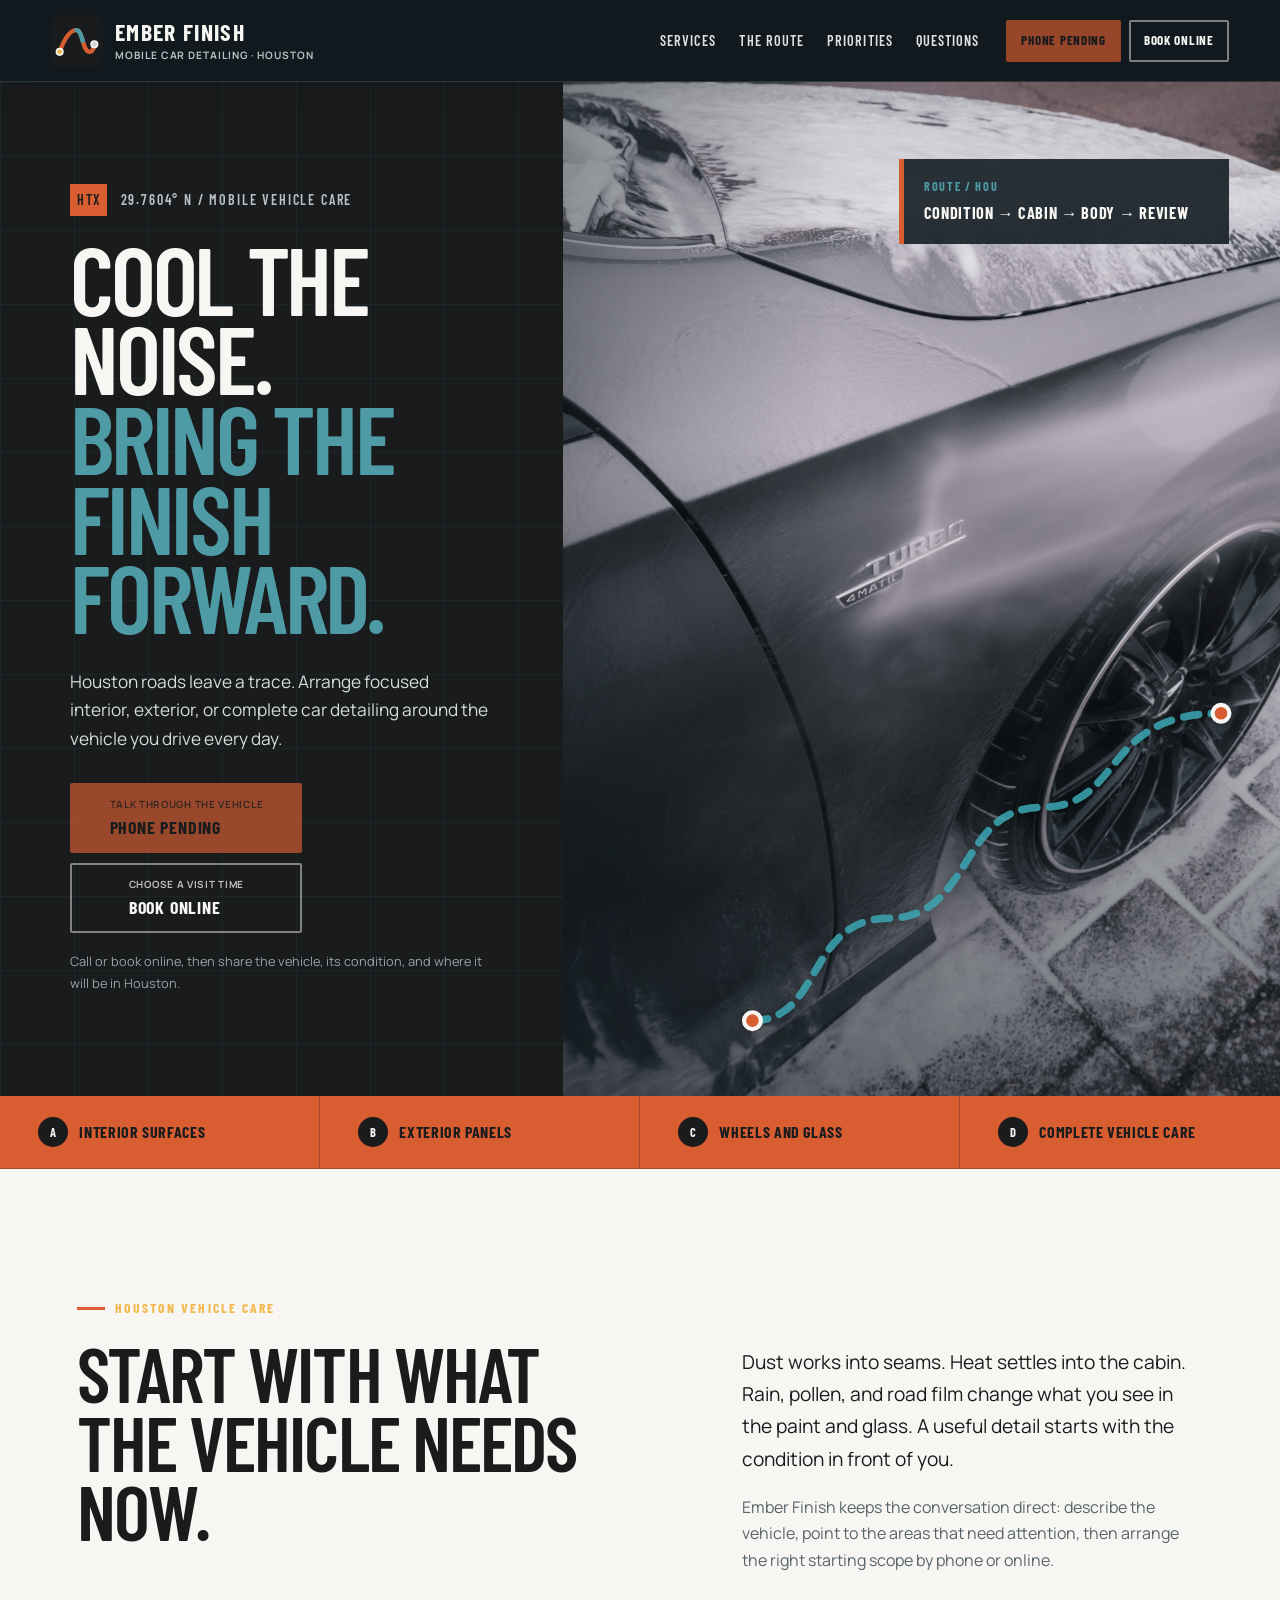
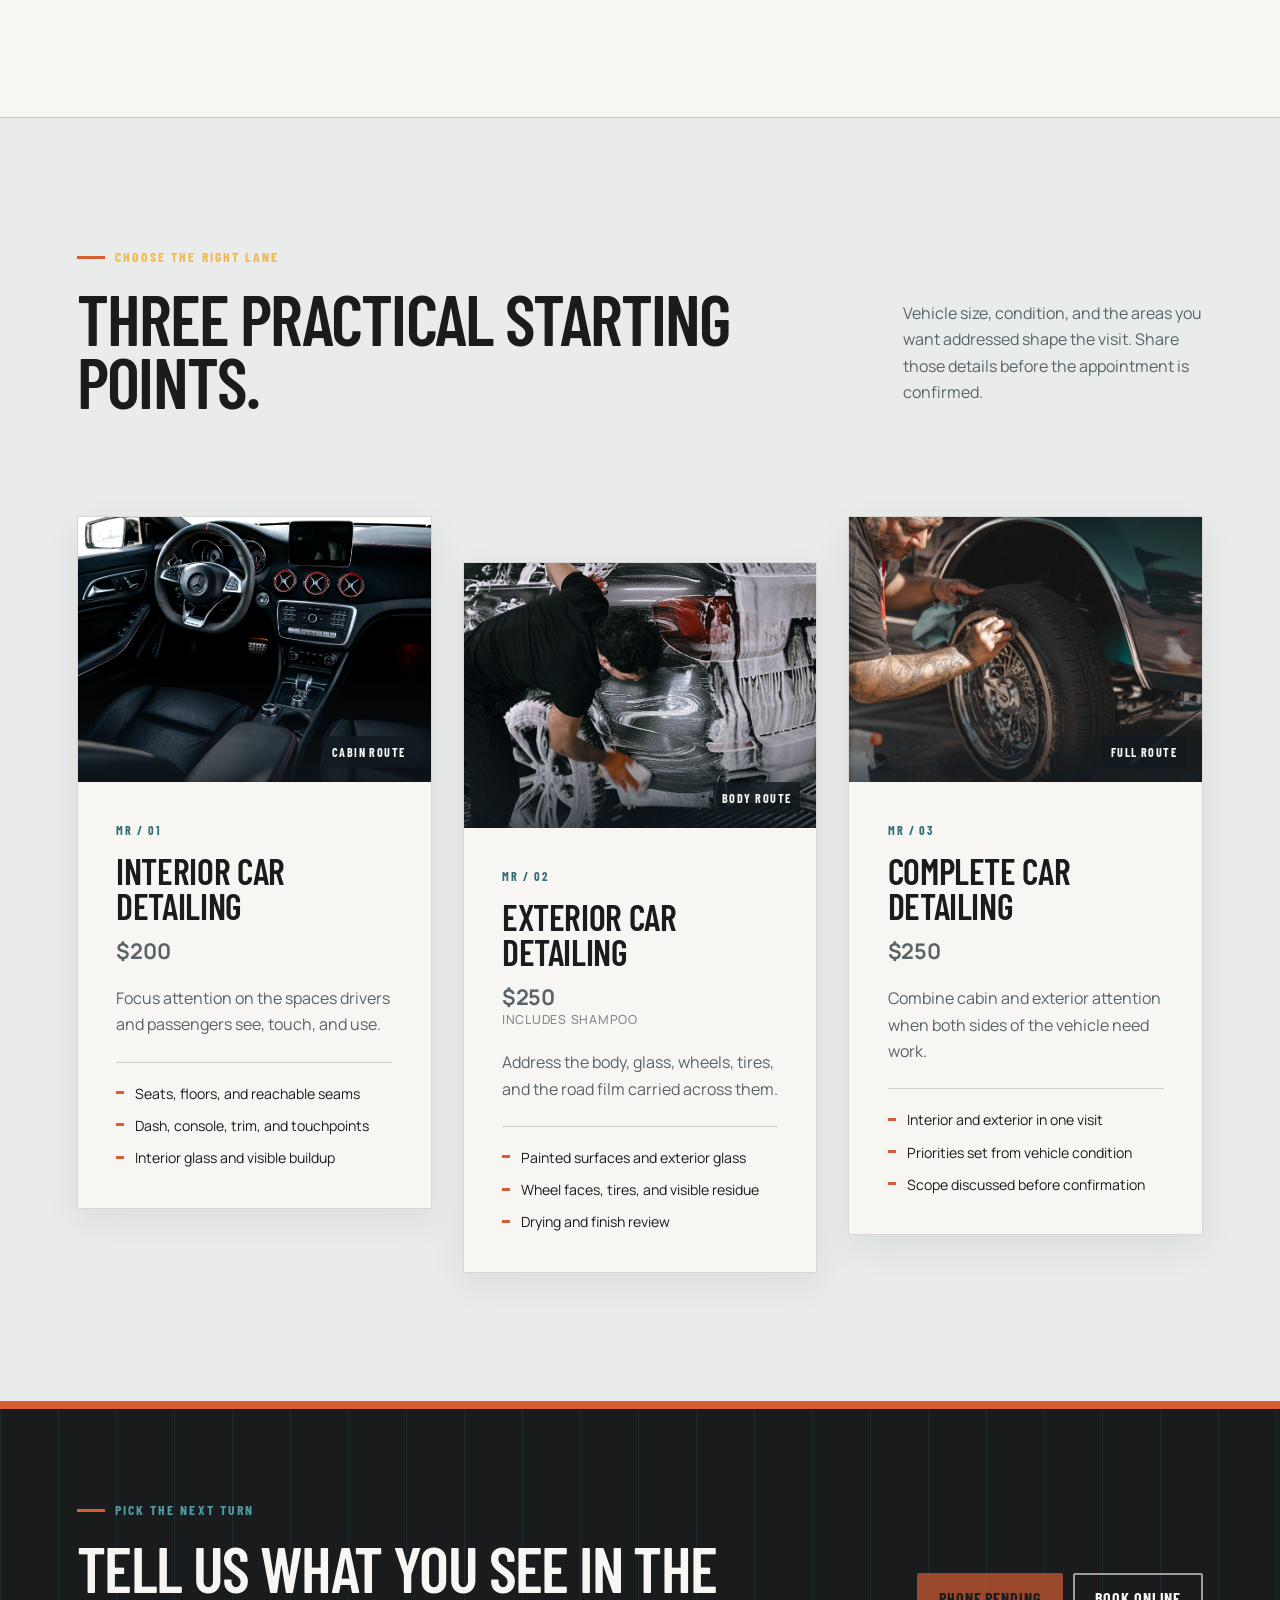
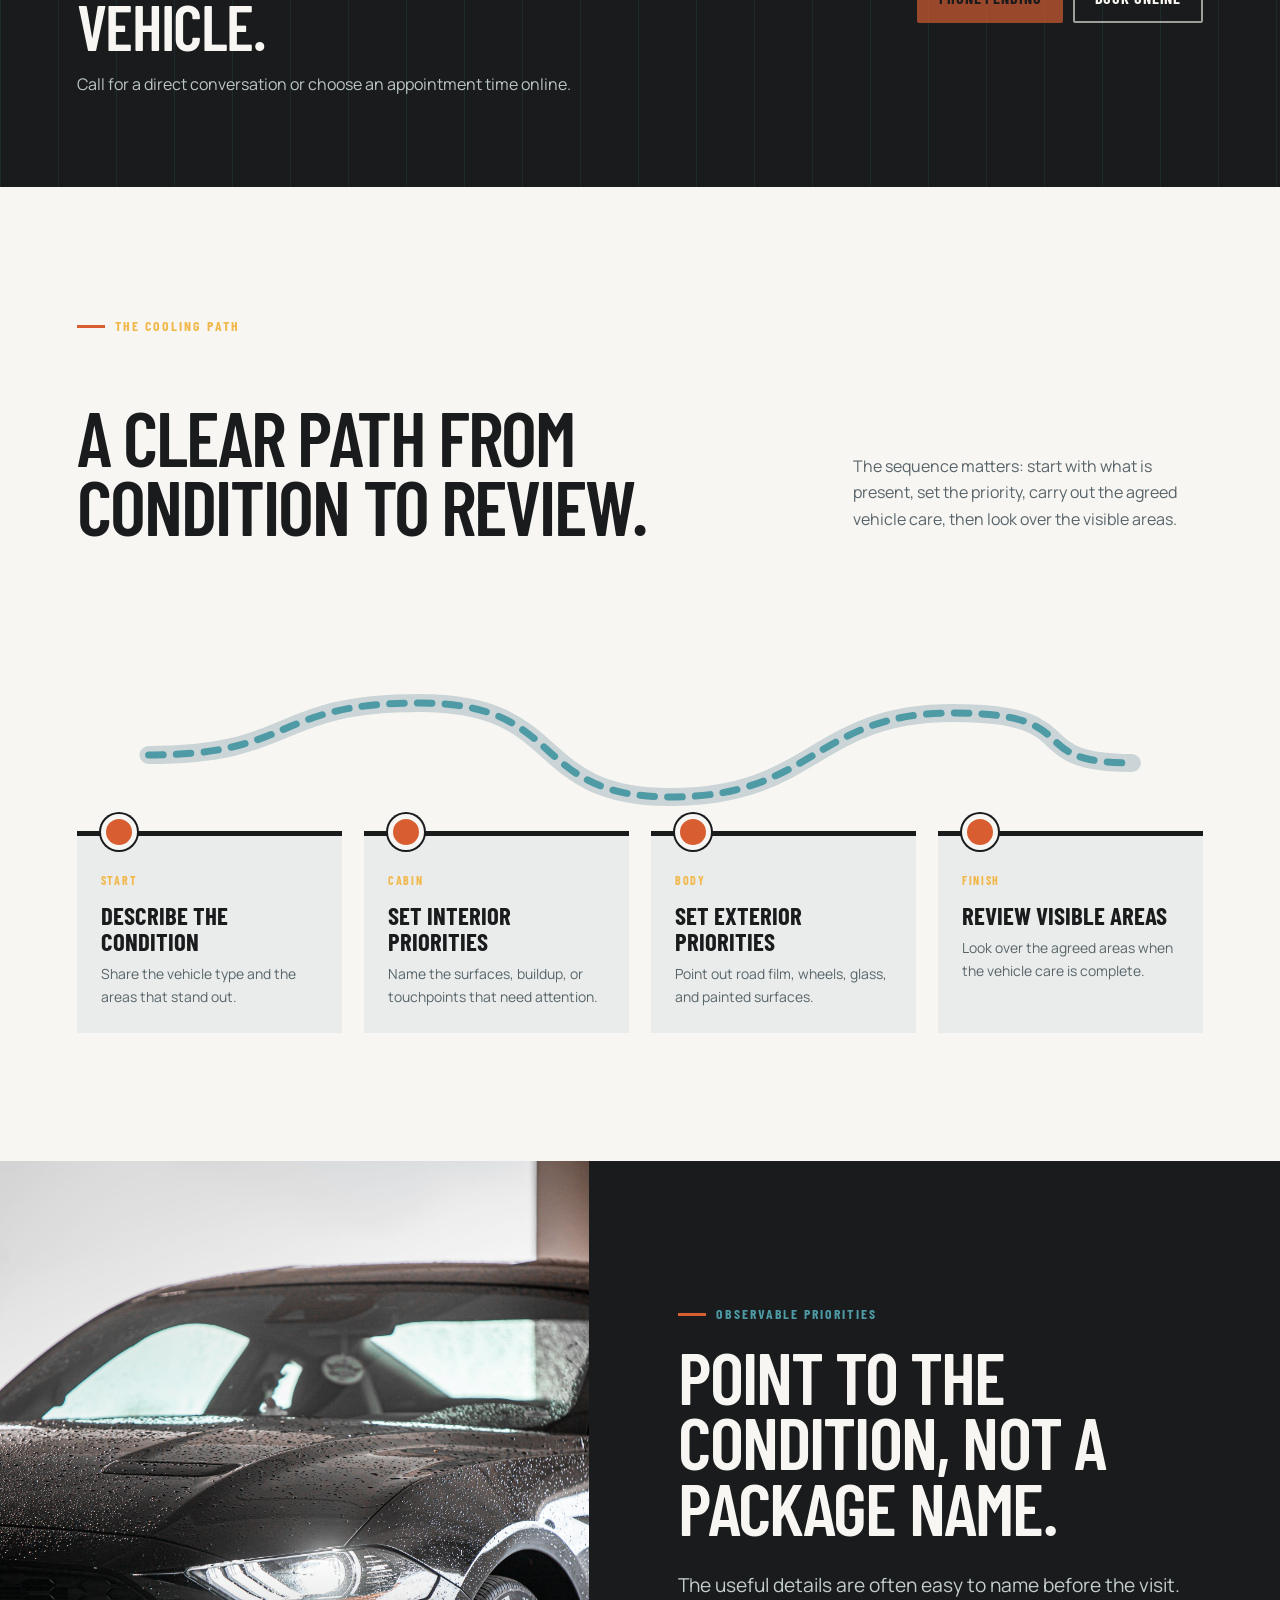
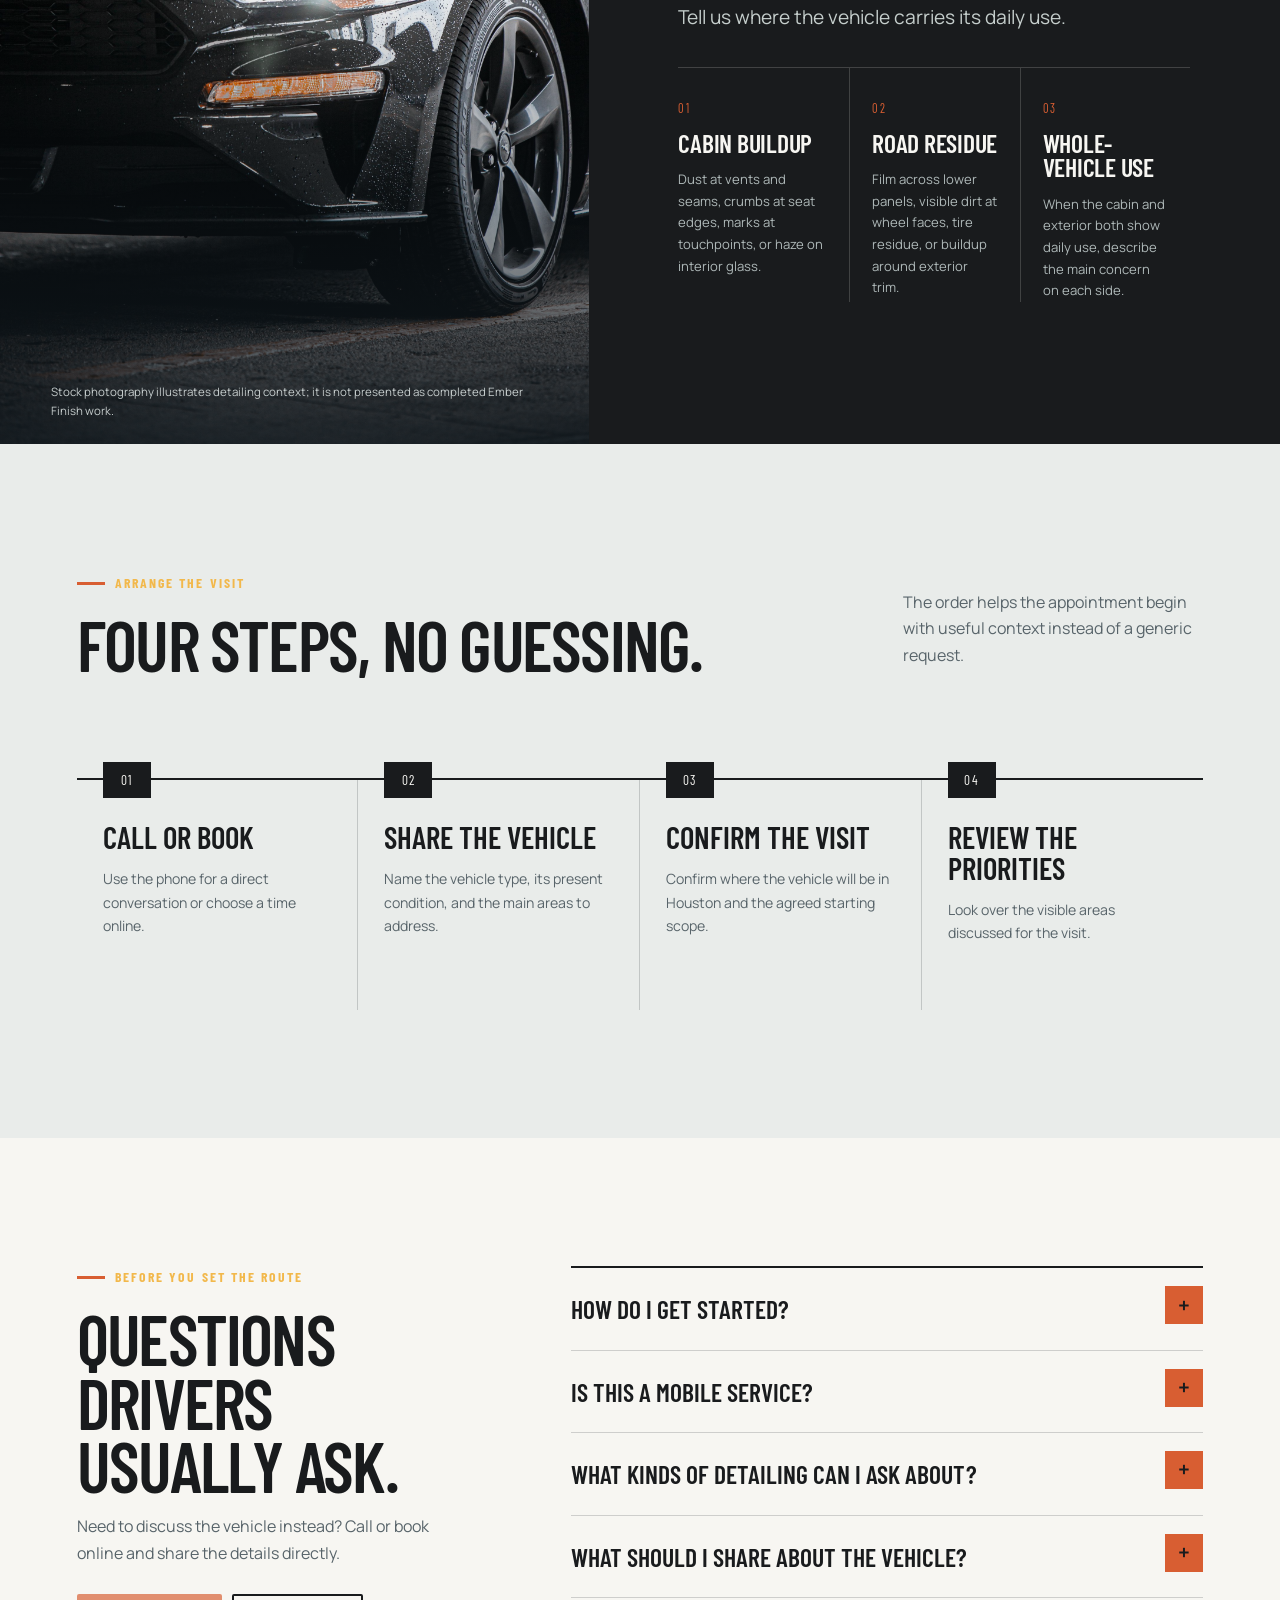
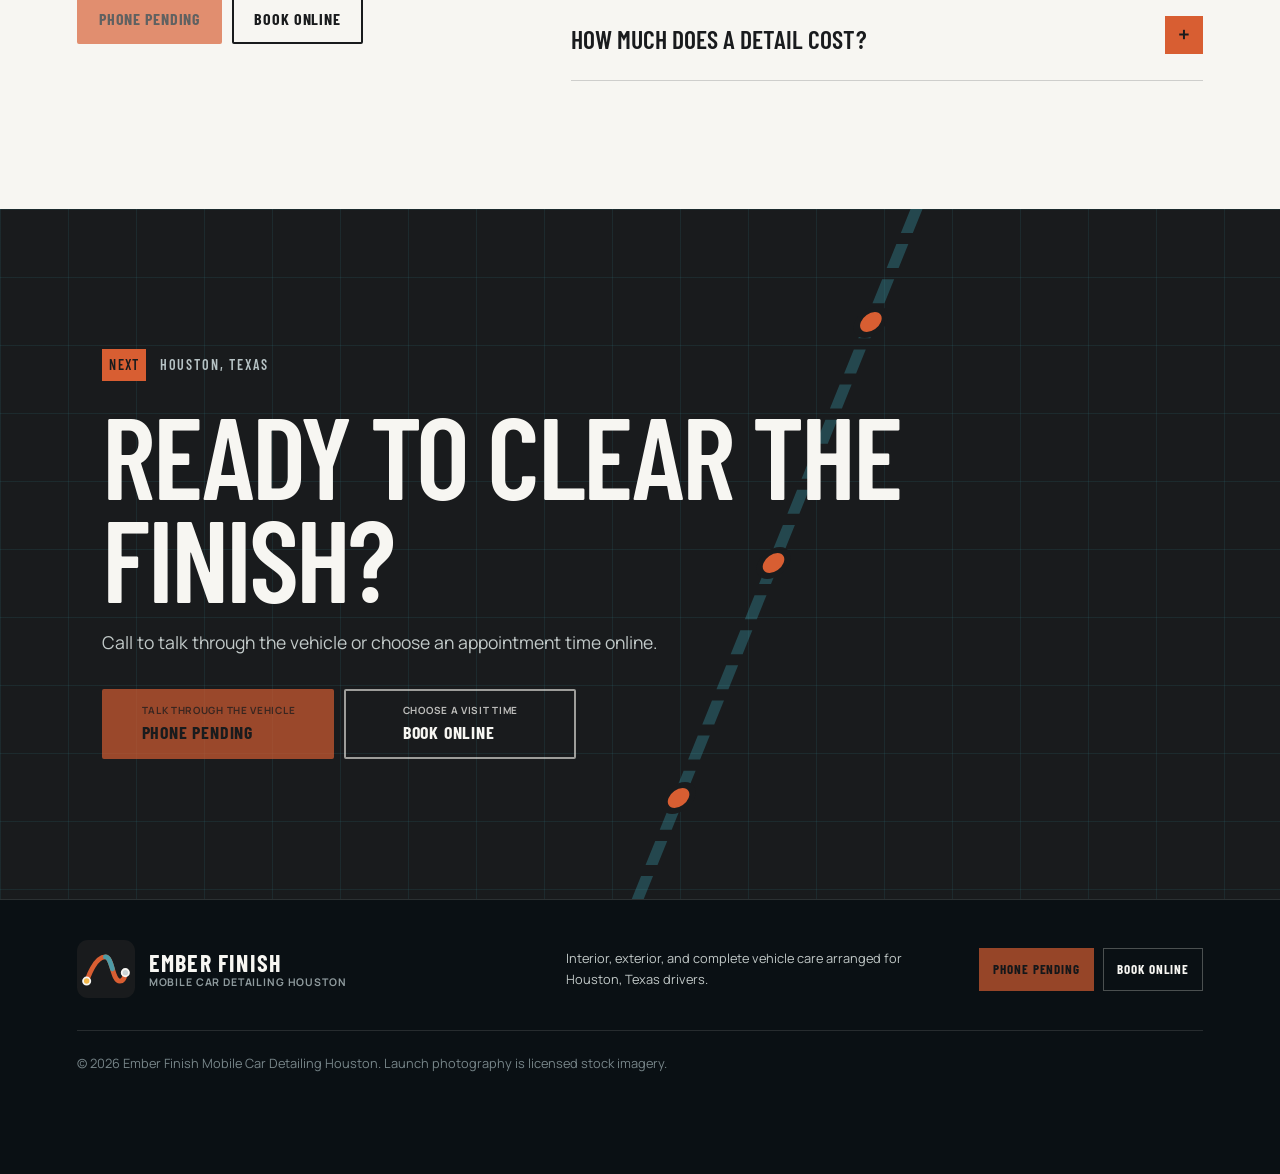
==== index.html @ a9548bb7 "feat: add service pricing to site Interior $200, exterior $250 with shampoo, complete $250. Adds pri" ====
<!doctype html>
<html lang="en">
<head>
  <meta charset="utf-8">
  <meta name="viewport" content="width=device-width, initial-scale=1">
  <title>Ember Finish Mobile Car Detailing Houston, TX</title>
  <meta name="description" content="Mobile car detailing in Houston, Texas for interior, exterior, and complete vehicle care. Call Ember Finish or book an appointment online.">
  <meta name="theme-color" content="#191b1d">
  <meta property="og:title" content="Ember Finish Mobile Car Detailing Houston">
  <meta property="og:description" content="Call or book mobile car detailing for interior, exterior, and complete vehicle care in Houston, Texas.">
  <meta property="og:type" content="website">
  <meta property="og:url" content="https://emberfinish.shop/">
  <meta property="og:image" content="https://emberfinish.shop/assets/hero-route.jpg">
  <link rel="canonical" href="https://emberfinish.shop/">
  <link rel="icon" href="/assets/favicon.svg" type="image/svg+xml">
  <link rel="preconnect" href="https://fonts.googleapis.com">
  <link rel="preconnect" href="https://fonts.gstatic.com" crossorigin>
  <link href="https://fonts.googleapis.com/css2?family=Barlow+Condensed:wght@500;600;700&family=Manrope:wght@400;500;600;700&display=swap" rel="stylesheet">
  <link rel="preload" href="/assets/hero-route.jpg" as="image">
  <link rel="stylesheet" href="/styles.css">
  <script type="application/ld+json">
  {
    "@context": "https://schema.org",
    "@type": "LocalBusiness",
    "name": "Ember Finish Mobile Car Detailing Houston",
    "url": "https://emberfinish.shop/",
    "description": "Mobile car detailing in Houston, Texas with interior, exterior, and complete vehicle care appointments.",
    "areaServed": {
      "@type": "City",
      "name": "Houston",
      "containedInPlace": {
        "@type": "State",
        "name": "Texas"
      }
    },
    "hasOfferCatalog": {
      "@type": "OfferCatalog",
      "name": "Car detailing services",
      "itemListElement": [
        {
          "@type": "Offer",
          "itemOffered": {
            "@type": "Service",
            "name": "Interior car detailing"
          },
          "price": "200",
          "priceCurrency": "USD"
        },
        {
          "@type": "Offer",
          "itemOffered": {
            "@type": "Service",
            "name": "Exterior car detailing"
          },
          "price": "250",
          "priceCurrency": "USD"
        },
        {
          "@type": "Offer",
          "itemOffered": {
            "@type": "Service",
            "name": "Complete car detailing"
          },
          "price": "250",
          "priceCurrency": "USD"
        }
      ]
    },
    "priceRange": "$200-$250"
  }
  </script>
</head>
<body>
  <a class="skip-link" href="#main">Skip to content</a>

  <header class="site-header" data-header>
    <a class="brand" href="#top" aria-label="Ember Finish home">
      <img src="/assets/logo.svg" width="52" height="52" alt="">
      <span class="brand-words">
        <strong>Ember Finish</strong>
        <small>Mobile Car Detailing · Houston</small>
      </span>
    </a>

    <button class="menu-toggle" type="button" aria-expanded="false" aria-controls="site-nav">
      <span class="sr-only">Open menu</span>
      <i></i><i></i><i></i>
    </button>

    <nav class="site-nav" id="site-nav" aria-label="Primary navigation">
      <a href="#services">Services</a>
      <a href="#route">The route</a>
      <a href="#priorities">Priorities</a>
      <a href="#questions">Questions</a>
      <div class="nav-actions">
        <a class="button button-call button-small" href="#contact" aria-disabled="true">Phone pending</a>
        <a class="button button-book button-small" href="https://cal.com/sumitdatta/auto-detail-service">Book online</a>
      </div>
    </nav>
  </header>

  <main id="main">
    <section class="hero" id="top">
      <div class="hero-copy">
        <p class="coordinate"><span>HTX</span> 29.7604° N / Mobile vehicle care</p>
        <h1>Cool the noise. <em>Bring the finish forward.</em></h1>
        <p class="hero-lede">Houston roads leave a trace. Arrange focused interior, exterior, or complete car detailing around the vehicle you drive every day.</p>
        <div class="action-pair hero-actions">
          <a class="button button-call button-large" href="#contact" aria-disabled="true">
            <span>Talk through the vehicle</span>
            <strong>Phone pending</strong>
          </a>
          <a class="button button-book button-large" href="https://cal.com/sumitdatta/auto-detail-service">
            <span>Choose a visit time</span>
            <strong>Book online</strong>
          </a>
        </div>
        <p class="microcopy">Call or book online, then share the vehicle, its condition, and where it will be in Houston.</p>
      </div>

      <div class="hero-image" role="img" aria-label="A vehicle covered in foam during an exterior wash">
        <div class="hero-image-scrim"></div>
        <div class="hero-map-card" aria-hidden="true">
          <span>ROUTE / HOU</span>
          <strong>Condition → Cabin → Body → Review</strong>
        </div>
        <svg class="hero-route-line" viewBox="0 0 700 560" aria-hidden="true">
          <path d="M72 470 C156 470 136 348 235 348 S318 216 416 216 S487 104 630 104"/>
          <circle cx="72" cy="470" r="10"/>
          <circle cx="630" cy="104" r="10"/>
        </svg>
      </div>
    </section>

    <section class="road-strip" aria-label="Service focus">
      <p><span>A</span> Interior surfaces</p>
      <p><span>B</span> Exterior panels</p>
      <p><span>C</span> Wheels and glass</p>
      <p><span>D</span> Complete vehicle care</p>
    </section>

    <section class="section intro" aria-labelledby="intro-title">
      <div class="section-label">Houston vehicle care</div>
      <div class="intro-grid">
        <h2 id="intro-title">Start with what the vehicle needs now.</h2>
        <div class="intro-copy">
          <p class="lead">Dust works into seams. Heat settles into the cabin. Rain, pollen, and road film change what you see in the paint and glass. A useful detail starts with the condition in front of you.</p>
          <p>Ember Finish keeps the conversation direct: describe the vehicle, point to the areas that need attention, then arrange the right starting scope by phone or online.</p>
        </div>
      </div>
    </section>

    <section class="section services" id="services" aria-labelledby="services-title">
      <div class="section-heading">
        <div>
          <p class="section-kicker">Choose the right lane</p>
          <h2 id="services-title">Three practical starting points.</h2>
        </div>
        <p>Vehicle size, condition, and the areas you want addressed shape the visit. Share those details before the appointment is confirmed.</p>
      </div>

      <div class="service-grid">
        <article class="service-card">
          <div class="service-photo">
            <img src="/assets/service-interior.jpg" alt="A vehicle interior receiving careful surface cleaning" loading="lazy">
            <span>Cabin route</span>
          </div>
          <div class="service-content">
            <p class="service-code">MR / 01</p>
            <h3>Interior car detailing</h3>
            <p class="service-price">$200</p>
            <p>Focus attention on the spaces drivers and passengers see, touch, and use.</p>
            <ul>
              <li>Seats, floors, and reachable seams</li>
              <li>Dash, console, trim, and touchpoints</li>
              <li>Interior glass and visible buildup</li>
            </ul>
          </div>
        </article>

        <article class="service-card service-card-offset">
          <div class="service-photo">
            <img src="/assets/service-foam.jpg" alt="A dark car covered with wash foam" loading="lazy">
            <span>Body route</span>
          </div>
          <div class="service-content">
            <p class="service-code">MR / 02</p>
            <h3>Exterior car detailing</h3>
            <p class="service-price">$250<span>Includes shampoo</span></p>
            <p>Address the body, glass, wheels, tires, and the road film carried across them.</p>
            <ul>
              <li>Painted surfaces and exterior glass</li>
              <li>Wheel faces, tires, and visible residue</li>
              <li>Drying and finish review</li>
            </ul>
          </div>
        </article>

        <article class="service-card">
          <div class="service-photo">
            <img src="/assets/service-wheel.jpg" alt="A vehicle wheel covered with cleaning foam" loading="lazy">
            <span>Full route</span>
          </div>
          <div class="service-content">
            <p class="service-code">MR / 03</p>
            <h3>Complete car detailing</h3>
            <p class="service-price">$250</p>
            <p>Combine cabin and exterior attention when both sides of the vehicle need work.</p>
            <ul>
              <li>Interior and exterior in one visit</li>
              <li>Priorities set from vehicle condition</li>
              <li>Scope discussed before confirmation</li>
            </ul>
          </div>
        </article>
      </div>
    </section>

    <section class="route-callout" aria-label="Contact Ember Finish">
      <div>
        <p class="section-kicker">Pick the next turn</p>
        <h2>Tell us what you see in the vehicle.</h2>
        <p>Call for a direct conversation or choose an appointment time online.</p>
      </div>
      <div class="action-pair">
        <a class="button button-call" href="#contact" aria-disabled="true">Phone pending</a>
        <a class="button button-book button-book-light" href="https://cal.com/sumitdatta/auto-detail-service">Book online</a>
      </div>
    </section>

    <section class="section route-section" id="route" aria-labelledby="route-title">
      <div class="route-intro">
        <p class="section-kicker">The cooling path</p>
        <h2 id="route-title">A clear path from condition to review.</h2>
        <p>The sequence matters: start with what is present, set the priority, carry out the agreed vehicle care, then look over the visible areas.</p>
      </div>

      <div class="route-map">
        <svg viewBox="0 0 1100 190" preserveAspectRatio="none" aria-hidden="true">
          <path class="route-base" d="M70 100 C215 100 190 48 335 48 S440 142 580 142 S720 58 855 58 S920 108 1030 108"/>
          <path class="route-progress" d="M70 100 C215 100 190 48 335 48 S440 142 580 142 S720 58 855 58 S920 108 1030 108"/>
        </svg>
        <ol class="waypoints">
          <li>
            <span>Start</span>
            <strong>Describe the condition</strong>
            <p>Share the vehicle type and the areas that stand out.</p>
          </li>
          <li>
            <span>Cabin</span>
            <strong>Set interior priorities</strong>
            <p>Name the surfaces, buildup, or touchpoints that need attention.</p>
          </li>
          <li>
            <span>Body</span>
            <strong>Set exterior priorities</strong>
            <p>Point out road film, wheels, glass, and painted surfaces.</p>
          </li>
          <li>
            <span>Finish</span>
            <strong>Review visible areas</strong>
            <p>Look over the agreed areas when the vehicle care is complete.</p>
          </li>
        </ol>
      </div>
    </section>

    <section class="priorities" id="priorities" aria-labelledby="priorities-title">
      <div class="priority-image">
        <img src="/assets/detail-wet-paint.jpg" alt="Water droplets reflecting light on dark vehicle paint" loading="lazy">
        <p>Stock photography illustrates detailing context; it is not presented as completed Ember Finish work.</p>
      </div>
      <div class="priority-copy">
        <p class="section-kicker">Observable priorities</p>
        <h2 id="priorities-title">Point to the condition, not a package name.</h2>
        <p class="lead">The useful details are often easy to name before the visit. Tell us where the vehicle carries its daily use.</p>
        <div class="priority-list">
          <article>
            <span>01</span>
            <h3>Cabin buildup</h3>
            <p>Dust at vents and seams, crumbs at seat edges, marks at touchpoints, or haze on interior glass.</p>
          </article>
          <article>
            <span>02</span>
            <h3>Road residue</h3>
            <p>Film across lower panels, visible dirt at wheel faces, tire residue, or buildup around exterior trim.</p>
          </article>
          <article>
            <span>03</span>
            <h3>Whole-vehicle use</h3>
            <p>When the cabin and exterior both show daily use, describe the main concern on each side.</p>
          </article>
        </div>
      </div>
    </section>

    <section class="section process" aria-labelledby="process-title">
      <div class="section-heading">
        <div>
          <p class="section-kicker">Arrange the visit</p>
          <h2 id="process-title">Four steps, no guessing.</h2>
        </div>
        <p>The order helps the appointment begin with useful context instead of a generic request.</p>
      </div>
      <ol class="process-grid">
        <li><span>Call or book</span><p>Use the phone for a direct conversation or choose a time online.</p></li>
        <li><span>Share the vehicle</span><p>Name the vehicle type, its present condition, and the main areas to address.</p></li>
        <li><span>Confirm the visit</span><p>Confirm where the vehicle will be in Houston and the agreed starting scope.</p></li>
        <li><span>Review the priorities</span><p>Look over the visible areas discussed for the visit.</p></li>
      </ol>
    </section>

    <section class="section questions" id="questions" aria-labelledby="questions-title">
      <div class="questions-intro">
        <p class="section-kicker">Before you set the route</p>
        <h2 id="questions-title">Questions drivers usually ask.</h2>
        <p>Need to discuss the vehicle instead? Call or book online and share the details directly.</p>
        <div class="action-pair questions-actions">
          <a class="button button-call" href="#contact" aria-disabled="true">Phone pending</a>
          <a class="button button-book button-book-dark" href="https://cal.com/sumitdatta/auto-detail-service">Book online</a>
        </div>
      </div>
      <div class="faq-list">
        <details>
          <summary>How do I get started?</summary>
          <p>Phone pending or book online. Share the vehicle type, its condition, the areas that need attention, and where it will be in Houston.</p>
        </details>
        <details>
          <summary>Is this a mobile service?</summary>
          <p>Yes. Ember Finish is built around mobile car detailing in Houston. Confirm the location and visit details when you call or book.</p>
        </details>
        <details>
          <summary>What kinds of detailing can I ask about?</summary>
          <p>Start with interior, exterior, or complete car detailing. The vehicle size, condition, and visible priorities help shape the scope.</p>
        </details>
        <details>
          <summary>What should I share about the vehicle?</summary>
          <p>Share the vehicle type, what you can see now, any areas that need focused attention, and where the vehicle will be for the visit.</p>
        </details>
        <details>
          <summary>How much does a detail cost?</summary>
          <p>Interior car detailing starts at $200. Exterior car detailing is $250 and includes shampoo. Complete car detailing is $250. Vehicle size and condition can affect the final scope, so confirm the details when you call or book.</p>
        </details>
      </div>
    </section>

    <section class="final-cta" id="contact">
      <div class="final-route-mark" aria-hidden="true">
        <span></span><span></span><span></span>
      </div>
      <p class="coordinate"><span>NEXT</span> Houston, Texas</p>
      <h2>Ready to clear the finish?</h2>
      <p>Call to talk through the vehicle or choose an appointment time online.</p>
      <div class="action-pair final-actions">
        <a class="button button-call button-large" href="#contact" aria-disabled="true">
          <span>Talk through the vehicle</span>
          <strong>Phone pending</strong>
        </a>
        <a class="button button-book button-book-light button-large" href="https://cal.com/sumitdatta/auto-detail-service">
          <span>Choose a visit time</span>
          <strong>Book online</strong>
        </a>
      </div>
    </section>
  </main>

  <footer class="site-footer">
    <div class="footer-brand">
      <img src="/assets/logo.svg" width="58" height="58" alt="">
      <div><strong>Ember Finish</strong><span>Mobile Car Detailing Houston</span></div>
    </div>
    <p>Interior, exterior, and complete vehicle care arranged for Houston, Texas drivers.</p>
    <div class="footer-actions">
      <a href="#contact" aria-disabled="true">Phone pending</a>
      <a href="https://cal.com/sumitdatta/auto-detail-service">Book online</a>
    </div>
    <p class="footer-fine">© <span data-year>2026</span> Ember Finish Mobile Car Detailing Houston. Launch photography is licensed stock imagery.</p>
  </footer>

  <div class="mobile-action-bar" aria-label="Contact options">
    <a href="#contact" aria-disabled="true"><span>Call</span><strong>Phone pending</strong></a>
    <a href="https://cal.com/sumitdatta/auto-detail-service"><span>Schedule</span><strong>Book online</strong></a>
  </div>

  <script src="/script.js" defer></script>
</body>
</html>
---- styles.css ----
:root {
  --asphalt: #111a20;
  --asphalt-2: #1b2830;
  --rain: #3ca6b3;
  --rain-deep: #237985;
  --lane: #f5f3ed;
  --concrete: #d6d7d1;
  --concrete-light: #e8e8e2;
  --signal: #f2a900;
  --signal-dark: #b87700;
  --tail: #7a2738;
  --white: #ffffff;
  --ink-muted: #58646a;
  --line: rgba(17, 26, 32, 0.18);
  --header-height: 82px;
  --display: "Barlow Condensed", "Arial Narrow", sans-serif;
  --body: "Manrope", "Trebuchet MS", sans-serif;
  --shadow: 0 32px 80px rgba(17, 26, 32, 0.16);
}

/* Ember Finish identity layer */
:root {
  --asphalt: #191b1d;
  --asphalt-2: #2c3033;
  --rain: #4e9ba6;
  --rain-deep: #326e76;
  --lane: #f7f6f2;
  --concrete: #cbd4d6;
  --concrete-light: #e9ecea;
  --signal: #d85e32;
  --signal-dark: #a63f20;
  --tail: #f2b84b;
}

a[aria-disabled="true"] {
  pointer-events: none;
  cursor: not-allowed;
  opacity: 0.68;
}

* {
  box-sizing: border-box;
}

html {
  scroll-behavior: smooth;
  scroll-padding-top: calc(var(--header-height) + 18px);
}

body {
  margin: 0;
  overflow-x: hidden;
  background: var(--lane);
  color: var(--asphalt);
  font-family: var(--body);
  font-size: 16px;
  line-height: 1.65;
  -webkit-font-smoothing: antialiased;
}

body.menu-open {
  overflow: hidden;
}

img,
svg {
  display: block;
  max-width: 100%;
}

a {
  color: inherit;
}

button,
summary {
  font: inherit;
}

:focus-visible {
  outline: 3px solid var(--signal);
  outline-offset: 4px;
}

.sr-only {
  position: absolute;
  width: 1px;
  height: 1px;
  padding: 0;
  margin: -1px;
  overflow: hidden;
  clip: rect(0, 0, 0, 0);
  white-space: nowrap;
  border: 0;
}

.skip-link {
  position: fixed;
  z-index: 1000;
  top: 12px;
  left: 12px;
  padding: 10px 16px;
  background: var(--signal);
  color: var(--asphalt);
  font-weight: 800;
  text-decoration: none;
  transform: translateY(-160%);
}

.skip-link:focus {
  transform: translateY(0);
}

.site-header {
  position: fixed;
  z-index: 100;
  inset: 0 0 auto;
  min-height: var(--header-height);
  display: flex;
  align-items: center;
  justify-content: space-between;
  gap: 24px;
  padding: 12px clamp(20px, 4vw, 68px);
  color: var(--lane);
  background: rgba(17, 26, 32, 0.96);
  border-bottom: 1px solid rgba(245, 243, 237, 0.14);
  box-shadow: 0 8px 30px rgba(0, 0, 0, 0.12);
  backdrop-filter: blur(18px);
  transition: background 180ms ease, box-shadow 180ms ease;
}

.site-header.is-scrolled {
  background: rgba(17, 26, 32, 0.985);
  box-shadow: 0 12px 34px rgba(0, 0, 0, 0.24);
}

.brand {
  display: inline-flex;
  align-items: center;
  gap: 12px;
  min-width: 0;
  color: var(--lane);
  text-decoration: none;
}

.brand img {
  flex: 0 0 auto;
}

.brand-words {
  display: grid;
  line-height: 1.05;
}

.brand-words strong {
  font-family: var(--display);
  font-size: 1.48rem;
  font-weight: 700;
  letter-spacing: 0.055em;
  text-transform: uppercase;
}

.brand-words small {
  margin-top: 5px;
  color: #b7c0c3;
  font-size: 0.64rem;
  font-weight: 700;
  letter-spacing: 0.09em;
  text-transform: uppercase;
}

.site-nav {
  display: flex;
  align-items: center;
  gap: clamp(15px, 1.8vw, 28px);
}

.site-nav > a {
  color: #dce1df;
  font-family: var(--display);
  font-size: 0.89rem;
  font-weight: 600;
  letter-spacing: 0.075em;
  text-decoration: none;
  text-transform: uppercase;
}

.site-nav > a:hover {
  color: var(--signal);
}

.nav-actions {
  display: flex;
  gap: 8px;
  margin-left: 4px;
}

.menu-toggle {
  display: none;
  width: 46px;
  height: 46px;
  padding: 10px;
  color: var(--lane);
  background: transparent;
  border: 1px solid rgba(245, 243, 237, 0.25);
  cursor: pointer;
}

.menu-toggle i {
  display: block;
  height: 2px;
  margin: 5px 0;
  background: currentColor;
  transition: transform 180ms ease, opacity 180ms ease;
}

.menu-toggle[aria-expanded="true"] i:nth-of-type(1) {
  transform: translateY(7px) rotate(45deg);
}

.menu-toggle[aria-expanded="true"] i:nth-of-type(2) {
  opacity: 0;
}

.menu-toggle[aria-expanded="true"] i:nth-of-type(3) {
  transform: translateY(-7px) rotate(-45deg);
}

.button {
  display: inline-flex;
  align-items: center;
  justify-content: center;
  min-height: 50px;
  padding: 13px 20px;
  border: 2px solid transparent;
  border-radius: 2px;
  font-family: var(--display);
  font-size: 1rem;
  font-weight: 700;
  letter-spacing: 0.055em;
  line-height: 1.15;
  text-align: center;
  text-decoration: none;
  text-transform: uppercase;
  transition: transform 180ms ease, background 180ms ease, border-color 180ms ease, color 180ms ease;
}

.button:hover {
  transform: translateY(-2px);
}

.button-small {
  min-height: 42px;
  padding: 10px 13px;
  font-size: 0.82rem;
}

.button-large {
  min-width: 232px;
  min-height: 70px;
  display: grid;
  justify-items: start;
  gap: 4px;
  padding: 13px 20px;
  text-align: left;
}

.button-large span {
  font-family: var(--body);
  font-size: 0.62rem;
  font-weight: 700;
  letter-spacing: 0.07em;
  opacity: 0.74;
  text-transform: uppercase;
}

.button-large strong {
  font-family: var(--display);
  font-size: 1.12rem;
  letter-spacing: 0.045em;
}

.button-call {
  color: var(--asphalt);
  background: var(--signal);
  border-color: var(--signal);
}

.button-call:hover {
  background: #ffc33d;
  border-color: #ffc33d;
}

.button-book {
  color: var(--lane);
  background: transparent;
  border-color: rgba(245, 243, 237, 0.48);
}

.button-book:hover {
  color: var(--white);
  border-color: var(--rain);
  background: rgba(60, 166, 179, 0.16);
}

.button-book-light {
  color: var(--lane);
  border-color: rgba(245, 243, 237, 0.6);
}

.button-book-dark {
  color: var(--asphalt);
  border-color: var(--asphalt);
}

.button-book-dark:hover {
  color: var(--asphalt);
  background: rgba(60, 166, 179, 0.12);
  border-color: var(--rain-deep);
}

.action-pair {
  display: flex;
  flex-wrap: wrap;
  gap: 10px;
}

.hero {
  min-height: 720px;
  display: grid;
  grid-template-columns: minmax(0, 0.88fr) minmax(0, 1.12fr);
  padding-top: var(--header-height);
  background: var(--asphalt);
  color: var(--lane);
}

.hero-copy {
  position: relative;
  z-index: 2;
  display: flex;
  flex-direction: column;
  justify-content: center;
  padding: clamp(68px, 8vw, 132px) clamp(28px, 5.5vw, 96px);
  background:
    linear-gradient(90deg, rgba(60, 166, 179, 0.08) 1px, transparent 1px) 0 0 / 74px 74px,
    linear-gradient(rgba(60, 166, 179, 0.08) 1px, transparent 1px) 0 0 / 74px 74px,
    var(--asphalt);
}

.coordinate {
  margin: 0 0 22px;
  color: #b6c2c4;
  font-family: var(--display);
  font-size: 0.88rem;
  font-weight: 600;
  letter-spacing: 0.13em;
  text-transform: uppercase;
}

.coordinate span {
  display: inline-block;
  margin-right: 9px;
  padding: 4px 7px;
  color: var(--asphalt);
  background: var(--signal);
  letter-spacing: 0.08em;
}

.hero h1 {
  max-width: 760px;
  margin: 0;
  font-family: var(--display);
  font-size: clamp(4.6rem, 7.5vw, 8.8rem);
  font-weight: 600;
  letter-spacing: -0.035em;
  line-height: 0.83;
  text-transform: uppercase;
}

.hero h1 em {
  display: block;
  color: var(--rain);
  font-style: normal;
}

.hero-lede {
  max-width: 650px;
  margin: 32px 0 28px;
  color: #d6dcda;
  font-size: clamp(1.05rem, 1.35vw, 1.3rem);
  line-height: 1.65;
}

.hero-actions {
  margin-top: 2px;
}

.microcopy {
  max-width: 610px;
  margin: 18px 0 0;
  color: #97a4a7;
  font-size: 0.8rem;
}

.hero-image {
  position: relative;
  min-height: 640px;
  overflow: hidden;
  background: #17191a url("/assets/hero-route.jpg") center 62% / cover no-repeat;
}

.hero-image-scrim {
  position: absolute;
  inset: 0;
  background:
    linear-gradient(90deg, rgba(17, 26, 32, 0.4), transparent 38%),
    linear-gradient(180deg, rgba(17, 26, 32, 0.2), transparent 36%, rgba(17, 26, 32, 0.62));
}

.hero-map-card {
  position: absolute;
  z-index: 2;
  top: clamp(38px, 6vw, 92px);
  right: clamp(24px, 4vw, 68px);
  width: min(330px, calc(100% - 48px));
  padding: 17px 20px;
  color: var(--lane);
  background: rgba(17, 26, 32, 0.88);
  border-left: 5px solid var(--signal);
  backdrop-filter: blur(12px);
}

.hero-map-card span {
  display: block;
  margin-bottom: 4px;
  color: var(--rain);
  font-family: var(--display);
  font-size: 0.76rem;
  font-weight: 700;
  letter-spacing: 0.14em;
}

.hero-map-card strong {
  font-family: var(--display);
  font-size: 1.02rem;
  letter-spacing: 0.04em;
  text-transform: uppercase;
}

.hero-route-line {
  position: absolute;
  z-index: 2;
  inset: auto 0 0 auto;
  width: min(82%, 760px);
  height: auto;
  filter: drop-shadow(0 2px 6px rgba(0, 0, 0, 0.45));
}

.hero-route-line path {
  fill: none;
  stroke: rgba(60, 166, 179, 0.86);
  stroke-width: 9;
  stroke-linecap: round;
  stroke-dasharray: 18 15;
}

.hero-route-line circle {
  fill: var(--signal);
  stroke: var(--lane);
  stroke-width: 5;
}

.road-strip {
  display: grid;
  grid-template-columns: repeat(4, 1fr);
  background: var(--signal);
  border-bottom: 1px solid rgba(17, 26, 32, 0.28);
}

.road-strip p {
  display: flex;
  align-items: center;
  gap: 11px;
  min-height: 72px;
  margin: 0;
  padding: 15px clamp(18px, 3vw, 42px);
  border-right: 1px solid rgba(17, 26, 32, 0.25);
  font-family: var(--display);
  font-size: 1rem;
  font-weight: 700;
  letter-spacing: 0.04em;
  text-transform: uppercase;
}

.road-strip p:last-child {
  border-right: 0;
}

.road-strip span {
  display: inline-grid;
  width: 30px;
  height: 30px;
  place-items: center;
  color: var(--lane);
  background: var(--asphalt);
  border-radius: 50%;
  font-size: 0.78rem;
}

.section {
  padding: clamp(86px, 10vw, 156px) clamp(24px, 6vw, 104px);
}

.section-label,
.section-kicker {
  margin: 0 0 18px;
  color: var(--tail);
  font-family: var(--display);
  font-size: 0.86rem;
  font-weight: 700;
  letter-spacing: 0.15em;
  text-transform: uppercase;
}

.section-kicker::before,
.section-label::before {
  content: "";
  display: inline-block;
  width: 28px;
  height: 3px;
  margin: 0 10px 3px 0;
  background: var(--signal);
}

.intro {
  background: var(--lane);
}

.intro-grid {
  display: grid;
  grid-template-columns: minmax(0, 1.1fr) minmax(360px, 0.9fr);
  gap: clamp(42px, 8vw, 132px);
  align-items: start;
}

.intro h2,
.section-heading h2,
.route-intro h2,
.priority-copy h2,
.questions-intro h2,
.final-cta h2,
.route-callout h2 {
  margin: 0;
  font-family: var(--display);
  font-size: clamp(3.4rem, 6vw, 7rem);
  font-weight: 600;
  letter-spacing: -0.025em;
  line-height: 0.9;
  text-transform: uppercase;
}

.intro-copy {
  padding-top: 8px;
}

.lead {
  margin-top: 0;
  font-size: clamp(1.15rem, 1.5vw, 1.38rem);
  line-height: 1.68;
}

.intro-copy p:last-child {
  color: var(--ink-muted);
}

.services {
  background: var(--concrete-light);
  border-top: 1px solid var(--line);
}

.section-heading {
  display: grid;
  grid-template-columns: minmax(0, 1.45fr) minmax(300px, 0.55fr);
  gap: clamp(40px, 7vw, 112px);
  align-items: end;
  margin-bottom: clamp(54px, 8vw, 104px);
}

.section-heading h2 {
  font-size: clamp(3.4rem, 5.5vw, 6.7rem);
}

.section-heading > p {
  margin: 0 0 8px;
  color: var(--ink-muted);
}

.service-grid {
  display: grid;
  grid-template-columns: repeat(3, minmax(0, 1fr));
  gap: clamp(18px, 2.4vw, 38px);
  align-items: start;
}

.service-card {
  min-width: 0;
  background: var(--lane);
  border: 1px solid rgba(17, 26, 32, 0.14);
  box-shadow: 0 12px 34px rgba(17, 26, 32, 0.07);
}

.service-card-offset {
  margin-top: 46px;
}

.service-photo {
  position: relative;
  aspect-ratio: 4 / 3;
  overflow: hidden;
  background: var(--asphalt-2);
}

.service-photo::after {
  content: "";
  position: absolute;
  inset: 0;
  background: linear-gradient(180deg, transparent 58%, rgba(17, 26, 32, 0.72));
}

.service-photo img {
  width: 100%;
  height: 100%;
  object-fit: cover;
  filter: saturate(0.82) contrast(1.06);
  transition: transform 450ms ease;
}

.service-card:hover .service-photo img {
  transform: scale(1.025);
}

.service-photo span {
  position: absolute;
  z-index: 2;
  right: 16px;
  bottom: 14px;
  padding: 6px 9px;
  color: var(--lane);
  background: rgba(17, 26, 32, 0.8);
  font-family: var(--display);
  font-size: 0.76rem;
  font-weight: 700;
  letter-spacing: 0.12em;
  text-transform: uppercase;
}

.service-content {
  padding: clamp(24px, 3vw, 42px);
}

.service-code {
  margin: 0 0 14px;
  color: var(--rain-deep);
  font-family: var(--display);
  font-size: 0.77rem;
  font-weight: 700;
  letter-spacing: 0.16em;
}

.service-content h3,
.priority-list h3 {
  margin: 0 0 14px;
  font-family: var(--display);
  font-size: clamp(2rem, 2.8vw, 3rem);
  font-weight: 600;
  letter-spacing: -0.01em;
  line-height: 0.96;
  text-transform: uppercase;
}

.service-content > p:not(.service-code) {
  color: var(--ink-muted);
}

.service-content ul {
  display: grid;
  gap: 9px;
  margin: 24px 0 0;
  padding: 19px 0 0;
  border-top: 1px solid var(--line);
  list-style: none;
}

.service-content li {
  position: relative;
  padding-left: 19px;
  font-size: 0.88rem;
}

.service-content li::before {
  content: "";
  position: absolute;
  top: 0.66em;
  left: 0;
  width: 8px;
  height: 3px;
  background: var(--signal);
}

.route-callout {
  display: grid;
  grid-template-columns: minmax(0, 1fr) auto;
  gap: 42px;
  align-items: center;
  padding: clamp(62px, 7vw, 92px) clamp(24px, 6vw, 104px);
  color: var(--lane);
  background:
    linear-gradient(90deg, rgba(60, 166, 179, 0.11) 1px, transparent 1px) 0 0 / 58px 58px,
    var(--asphalt);
  border-top: 8px solid var(--signal);
}

.route-callout h2 {
  max-width: 850px;
  font-size: clamp(3.2rem, 5vw, 6rem);
}

.route-callout .section-kicker {
  color: var(--rain);
}

.route-callout p:not(.section-kicker) {
  margin-bottom: 0;
  color: #bdc6c6;
}

.route-callout .action-pair {
  justify-content: flex-end;
}

.route-section {
  background: var(--lane);
}

.route-intro {
  display: grid;
  grid-template-columns: minmax(0, 1.1fr) minmax(300px, 0.55fr);
  gap: clamp(34px, 6vw, 94px);
  align-items: end;
}

.route-intro .section-kicker {
  grid-column: 1 / -1;
  margin-bottom: -12px;
}

.route-intro > p:last-child {
  margin: 0 0 8px;
  color: var(--ink-muted);
}

.route-map {
  position: relative;
  margin-top: clamp(76px, 9vw, 126px);
  padding-top: 176px;
}

.route-map > svg {
  position: absolute;
  top: 0;
  left: 0;
  width: 100%;
  height: 190px;
  overflow: visible;
}

.route-base,
.route-progress {
  fill: none;
  stroke-linecap: round;
  stroke-linejoin: round;
}

.route-base {
  stroke: var(--concrete);
  stroke-width: 18;
}

.route-progress {
  stroke: var(--rain);
  stroke-width: 7;
  stroke-dasharray: 14 13;
}

.waypoints {
  display: grid;
  grid-template-columns: repeat(4, minmax(0, 1fr));
  gap: 22px;
  margin: 0;
  padding: 0;
  list-style: none;
}

.waypoints li {
  position: relative;
  padding: 30px 24px 24px;
  background: var(--concrete-light);
  border-top: 5px solid var(--asphalt);
}

.waypoints li::before {
  content: "";
  position: absolute;
  top: -22px;
  left: 24px;
  width: 26px;
  height: 26px;
  background: var(--signal);
  border: 5px solid var(--lane);
  border-radius: 50%;
  box-shadow: 0 0 0 2px var(--asphalt);
}

.waypoints span {
  color: var(--tail);
  font-family: var(--display);
  font-size: 0.75rem;
  font-weight: 700;
  letter-spacing: 0.14em;
  text-transform: uppercase;
}

.waypoints strong {
  display: block;
  margin: 9px 0;
  font-family: var(--display);
  font-size: 1.55rem;
  line-height: 1.05;
  text-transform: uppercase;
}

.waypoints p {
  margin: 0;
  color: var(--ink-muted);
  font-size: 0.87rem;
}

.priorities {
  display: grid;
  grid-template-columns: minmax(0, 0.92fr) minmax(0, 1.08fr);
  min-height: 760px;
  color: var(--lane);
  background: var(--asphalt);
}

.priority-image {
  position: relative;
  min-height: 620px;
  overflow: hidden;
}

.priority-image::after {
  content: "";
  position: absolute;
  inset: 0;
  background: linear-gradient(180deg, transparent 45%, rgba(17, 26, 32, 0.86));
}

.priority-image img {
  width: 100%;
  height: 100%;
  object-fit: cover;
}

.priority-image p {
  position: absolute;
  z-index: 2;
  right: clamp(22px, 4vw, 60px);
  bottom: 24px;
  left: clamp(22px, 4vw, 60px);
  margin: 0;
  color: #c5cccc;
  font-size: 0.72rem;
}

.priority-copy {
  display: flex;
  flex-direction: column;
  justify-content: center;
  padding: clamp(74px, 9vw, 136px) clamp(30px, 7vw, 116px);
}

.priority-copy .section-kicker {
  color: var(--rain);
}

.priority-copy h2 {
  font-size: clamp(3.6rem, 5.7vw, 6.8rem);
}

.priority-copy > .lead {
  max-width: 760px;
  margin: 28px 0 34px;
  color: #c5cecc;
}

.priority-list {
  display: grid;
  grid-template-columns: repeat(3, minmax(0, 1fr));
  border-top: 1px solid rgba(245, 243, 237, 0.18);
}

.priority-list article {
  padding: 26px 22px 0 0;
}

.priority-list article + article {
  padding-left: 22px;
  border-left: 1px solid rgba(245, 243, 237, 0.18);
}

.priority-list span {
  color: var(--signal);
  font-family: var(--display);
  font-size: 0.78rem;
  letter-spacing: 0.14em;
}

.priority-list h3 {
  margin-top: 10px;
  font-size: 1.6rem;
}

.priority-list p {
  margin-bottom: 0;
  color: #aeb8b8;
  font-size: 0.82rem;
}

.process {
  background: var(--concrete-light);
}

.process-grid {
  display: grid;
  grid-template-columns: repeat(4, minmax(0, 1fr));
  margin: 0;
  padding: 0;
  border-top: 2px solid var(--asphalt);
  list-style: none;
  counter-reset: route-step;
}

.process-grid li {
  position: relative;
  min-height: 230px;
  padding: 42px 26px 24px;
  border-right: 1px solid var(--line);
  counter-increment: route-step;
}

.process-grid li:last-child {
  border-right: 0;
}

.process-grid li::before {
  content: counter(route-step, decimal-leading-zero);
  position: absolute;
  top: -18px;
  left: 26px;
  display: grid;
  min-width: 48px;
  height: 36px;
  place-items: center;
  color: var(--lane);
  background: var(--asphalt);
  font-family: var(--display);
  font-size: 0.84rem;
  letter-spacing: 0.1em;
}

.process-grid span {
  display: block;
  font-family: var(--display);
  font-size: clamp(1.8rem, 2.4vw, 2.7rem);
  font-weight: 600;
  line-height: 1;
  text-transform: uppercase;
}

.process-grid p {
  color: var(--ink-muted);
  font-size: 0.88rem;
}

.questions {
  display: grid;
  grid-template-columns: minmax(0, 0.75fr) minmax(0, 1.25fr);
  gap: clamp(50px, 9vw, 150px);
  background: var(--lane);
}

.questions-intro {
  align-self: start;
}

.questions-intro h2 {
  font-size: clamp(3.5rem, 5.5vw, 6.4rem);
}

.questions-intro > p:not(.section-kicker) {
  color: var(--ink-muted);
}

.questions-actions {
  margin-top: 28px;
}

.faq-list {
  border-top: 2px solid var(--asphalt);
}

.faq-list details {
  border-bottom: 1px solid var(--line);
}

.faq-list summary {
  position: relative;
  padding: 26px 54px 26px 0;
  font-family: var(--display);
  font-size: clamp(1.45rem, 2vw, 2.05rem);
  font-weight: 600;
  line-height: 1.15;
  text-transform: uppercase;
  cursor: pointer;
  list-style: none;
}

.faq-list summary::-webkit-details-marker {
  display: none;
}

.faq-list summary::after {
  content: "+";
  position: absolute;
  top: 18px;
  right: 0;
  display: grid;
  width: 38px;
  height: 38px;
  place-items: center;
  color: var(--asphalt);
  background: var(--signal);
  font-family: var(--body);
  font-size: 1.3rem;
  font-weight: 700;
}

.faq-list details[open] summary::after {
  content: "–";
}

.faq-list details p {
  max-width: 760px;
  margin: -4px 0 27px;
  padding-right: 54px;
  color: var(--ink-muted);
}

.final-cta {
  position: relative;
  overflow: hidden;
  padding: clamp(92px, 11vw, 170px) clamp(24px, 8vw, 140px);
  color: var(--lane);
  background:
    linear-gradient(90deg, rgba(60, 166, 179, 0.11) 1px, transparent 1px) 0 0 / 68px 68px,
    linear-gradient(rgba(60, 166, 179, 0.11) 1px, transparent 1px) 0 0 / 68px 68px,
    var(--asphalt);
}

.final-cta h2 {
  position: relative;
  z-index: 2;
  max-width: 980px;
  font-size: clamp(4.5rem, 9vw, 10.5rem);
}

.final-cta > p:not(.coordinate) {
  position: relative;
  z-index: 2;
  max-width: 660px;
  color: #c2cac9;
  font-size: 1.1rem;
}

.final-actions {
  position: relative;
  z-index: 2;
  margin-top: 32px;
}

.final-route-mark {
  position: absolute;
  z-index: 1;
  top: 0;
  right: -80px;
  width: 46%;
  height: 100%;
  border-left: 12px dashed rgba(60, 166, 179, 0.32);
  transform: skewX(-22deg);
}

.final-route-mark span {
  position: absolute;
  left: -22px;
  width: 32px;
  height: 32px;
  background: var(--signal);
  border: 6px solid var(--asphalt);
  border-radius: 50%;
}

.final-route-mark span:nth-child(1) { top: 14%; }
.final-route-mark span:nth-child(2) { top: 49%; }
.final-route-mark span:nth-child(3) { top: 83%; }

.site-footer {
  display: grid;
  grid-template-columns: 1.2fr 1fr auto;
  gap: 32px;
  align-items: center;
  padding: 40px clamp(24px, 6vw, 104px) 100px;
  color: #c1c8c7;
  background: #0a1014;
  border-top: 1px solid rgba(245, 243, 237, 0.14);
}

.footer-brand {
  display: flex;
  align-items: center;
  gap: 14px;
}

.footer-brand div {
  display: grid;
  line-height: 1.1;
}

.footer-brand strong {
  color: var(--lane);
  font-family: var(--display);
  font-size: 1.5rem;
  letter-spacing: 0.05em;
  text-transform: uppercase;
}

.footer-brand span {
  color: #8f9b9e;
  font-size: 0.66rem;
  font-weight: 700;
  letter-spacing: 0.08em;
  text-transform: uppercase;
}

.site-footer > p {
  margin: 0;
  font-size: 0.8rem;
}

.footer-actions {
  display: flex;
  gap: 9px;
}

.footer-actions a {
  padding: 10px 13px;
  color: var(--lane);
  border: 1px solid rgba(245, 243, 237, 0.28);
  font-family: var(--display);
  font-size: 0.82rem;
  font-weight: 700;
  letter-spacing: 0.07em;
  text-decoration: none;
  text-transform: uppercase;
}

.footer-actions a:first-child {
  color: var(--asphalt);
  background: var(--signal);
  border-color: var(--signal);
}

.footer-fine {
  grid-column: 1 / -1;
  padding-top: 22px;
  border-top: 1px solid rgba(245, 243, 237, 0.12);
  color: #778589;
}

.mobile-action-bar {
  display: none;
}

@media (max-width: 1180px) {
  .site-nav > a {
    display: none;
  }

  .hero {
    grid-template-columns: minmax(0, 0.98fr) minmax(0, 1.02fr);
  }

  .hero h1 {
    font-size: clamp(4.4rem, 8.4vw, 7.2rem);
  }

  .service-grid {
    gap: 18px;
  }

  .service-content {
    padding: 26px 22px 30px;
  }

  .priority-list {
    grid-template-columns: 1fr;
  }

  .priority-list article,
  .priority-list article + article {
    padding: 20px 0;
    border-left: 0;
    border-bottom: 1px solid rgba(245, 243, 237, 0.14);
  }

  .priority-list article:last-child {
    border-bottom: 0;
  }

  .site-footer {
    grid-template-columns: 1fr 1fr;
  }

  .footer-actions {
    grid-column: 1 / -1;
  }
}

@media (max-width: 900px) {
  :root {
    --header-height: 76px;
  }

  .site-header {
    padding: 10px 20px;
  }

  .brand img {
    width: 48px;
    height: 48px;
  }

  .brand-words strong {
    font-size: 1.28rem;
  }

  .brand-words small {
    font-size: 0.57rem;
  }

  .menu-toggle {
    display: block;
  }

  .site-nav {
    position: fixed;
    inset: var(--header-height) 0 auto;
    max-height: calc(100vh - var(--header-height));
    display: grid;
    gap: 0;
    padding: 16px 20px 24px;
    overflow-y: auto;
    color: var(--lane);
    background: rgba(17, 26, 32, 0.995);
    border-top: 1px solid rgba(245, 243, 237, 0.12);
    transform: translateY(-120%);
    opacity: 0;
    pointer-events: none;
    transition: transform 220ms ease, opacity 180ms ease;
  }

  .site-nav.is-open {
    transform: translateY(0);
    opacity: 1;
    pointer-events: auto;
  }

  .site-nav > a {
    display: block;
    padding: 15px 4px;
    border-bottom: 1px solid rgba(245, 243, 237, 0.12);
    font-size: 1.1rem;
  }

  .nav-actions {
    display: grid;
    grid-template-columns: 1fr 1fr;
    gap: 9px;
    margin: 18px 0 0;
  }

  .hero {
    min-height: auto;
    grid-template-columns: 1fr;
  }

  .hero-copy {
    min-height: 630px;
    padding: 78px 28px 72px;
  }

  .hero-image {
    min-height: 590px;
    background-position: center 70%;
  }

  .road-strip {
    grid-template-columns: repeat(2, 1fr);
  }

  .road-strip p:nth-child(2) {
    border-right: 0;
  }

  .road-strip p:nth-child(-n+2) {
    border-bottom: 1px solid rgba(17, 26, 32, 0.25);
  }

  .intro-grid,
  .section-heading,
  .route-intro,
  .questions,
  .route-callout {
    grid-template-columns: 1fr;
  }

  .intro-grid,
  .section-heading,
  .route-intro {
    gap: 34px;
  }

  .service-grid {
    grid-template-columns: 1fr;
    gap: 28px;
  }

  .service-card-offset {
    margin-top: 0;
  }

  .service-card {
    display: grid;
    grid-template-columns: minmax(0, 0.95fr) minmax(0, 1.05fr);
  }

  .service-photo {
    height: 100%;
    min-height: 390px;
    aspect-ratio: auto;
  }

  .route-callout .action-pair {
    justify-content: flex-start;
  }

  .route-map {
    padding-top: 0;
  }

  .route-map > svg {
    display: none;
  }

  .waypoints {
    grid-template-columns: repeat(2, minmax(0, 1fr));
    gap: 34px 18px;
  }

  .priorities {
    grid-template-columns: 1fr;
  }

  .priority-image {
    min-height: 600px;
  }

  .priority-list {
    grid-template-columns: repeat(3, minmax(0, 1fr));
  }

  .priority-list article,
  .priority-list article + article {
    padding: 22px 18px 0 0;
    border-right: 1px solid rgba(245, 243, 237, 0.14);
    border-bottom: 0;
  }

  .priority-list article + article {
    padding-left: 18px;
  }

  .priority-list article:last-child {
    border-right: 0;
  }

  .process-grid {
    grid-template-columns: repeat(2, minmax(0, 1fr));
    gap: 44px 0;
  }

  .process-grid li:nth-child(2) {
    border-right: 0;
  }
}

@media (max-width: 640px) {
  body {
    padding-bottom: 68px;
  }

  .brand-words small {
    max-width: 175px;
    white-space: nowrap;
    overflow: hidden;
    text-overflow: ellipsis;
  }

  .hero-copy {
    min-height: 590px;
    padding: 68px 20px 58px;
  }

  .hero h1 {
    font-size: clamp(4rem, 20vw, 6.4rem);
  }

  .coordinate {
    font-size: 0.74rem;
  }

  .hero-lede {
    margin: 26px 0 22px;
    font-size: 1rem;
  }

  .action-pair,
  .hero-actions,
  .final-actions,
  .questions-actions {
    display: grid;
    grid-template-columns: 1fr;
    width: 100%;
  }

  .button,
  .button-large {
    width: 100%;
    min-width: 0;
  }

  .hero-image {
    min-height: 520px;
  }

  .hero-map-card {
    top: 24px;
    right: 20px;
    width: calc(100% - 40px);
  }

  .road-strip {
    grid-template-columns: 1fr;
  }

  .road-strip p,
  .road-strip p:nth-child(2) {
    min-height: 58px;
    border-right: 0;
    border-bottom: 1px solid rgba(17, 26, 32, 0.25);
  }

  .road-strip p:last-child {
    border-bottom: 0;
  }

  .section {
    padding: 82px 20px;
  }

  .intro h2,
  .section-heading h2,
  .route-intro h2,
  .priority-copy h2,
  .questions-intro h2,
  .route-callout h2 {
    font-size: clamp(3.2rem, 15vw, 5rem);
  }

  .intro-grid {
    grid-template-columns: 1fr;
  }

  .section-heading {
    margin-bottom: 44px;
  }

  .service-card {
    display: block;
  }

  .service-photo {
    min-height: 0;
    aspect-ratio: 4 / 3;
  }

  .route-callout {
    padding: 66px 20px;
  }

  .waypoints {
    grid-template-columns: 1fr;
    gap: 36px;
  }

  .priorities {
    display: flex;
    flex-direction: column;
  }

  .priority-image {
    min-height: 460px;
  }

  .priority-copy {
    padding: 76px 20px;
  }

  .priority-list {
    grid-template-columns: 1fr;
  }

  .priority-list article,
  .priority-list article + article {
    padding: 22px 0;
    border-right: 0;
    border-bottom: 1px solid rgba(245, 243, 237, 0.14);
  }

  .process-grid {
    grid-template-columns: 1fr;
    gap: 42px 0;
  }

  .process-grid li,
  .process-grid li:nth-child(2) {
    min-height: 0;
    padding: 36px 12px 18px;
    border-right: 0;
    border-bottom: 1px solid var(--line);
  }

  .questions {
    gap: 52px;
  }

  .faq-list details p {
    padding-right: 0;
  }

  .final-cta {
    padding: 92px 20px 104px;
  }

  .final-cta h2 {
    font-size: clamp(4.4rem, 22vw, 7rem);
  }

  .final-route-mark {
    right: -150px;
    width: 70%;
    opacity: 0.62;
  }

  .site-footer {
    grid-template-columns: 1fr;
    padding: 36px 20px 40px;
  }

  .footer-actions {
    grid-column: 1;
    display: grid;
    grid-template-columns: 1fr 1fr;
  }

  .footer-actions a {
    text-align: center;
  }

  .footer-fine {
    grid-column: 1;
  }

  .mobile-action-bar {
    position: fixed;
    z-index: 120;
    inset: auto 0 0;
    display: grid;
    grid-template-columns: 1.12fr 0.88fr;
    min-height: 68px;
    box-shadow: 0 -10px 30px rgba(0, 0, 0, 0.2);
  }

  .mobile-action-bar a {
    display: grid;
    place-content: center;
    gap: 1px;
    padding: 8px 11px;
    color: var(--asphalt);
    background: var(--signal);
    text-align: center;
    text-decoration: none;
  }

  .mobile-action-bar a + a {
    color: var(--lane);
    background: var(--rain-deep);
  }

  .mobile-action-bar span {
    font-family: var(--body);
    font-size: 0.58rem;
    font-weight: 700;
    letter-spacing: 0.08em;
    text-transform: uppercase;
  }

  .mobile-action-bar strong {
    font-family: var(--display);
    font-size: 0.98rem;
    letter-spacing: 0.035em;
    text-transform: uppercase;
  }
}

@media (prefers-reduced-motion: reduce) {
  html {
    scroll-behavior: auto;
  }

  *,
  *::before,
  *::after {
    scroll-behavior: auto !important;
    transition-duration: 0.01ms !important;
    animation-duration: 0.01ms !important;
    animation-iteration-count: 1 !important;
  }
}

.service-price {
  margin-top: 0.9rem;
  font-size: 1.35rem;
  font-weight: 700;
  letter-spacing: -0.01em;
  line-height: 1.2;
}

.service-price span {
  display: block;
  margin-top: 0.2rem;
  font-size: 0.78rem;
  font-weight: 500;
  letter-spacing: 0.06em;
  text-transform: uppercase;
  opacity: 0.72;
}
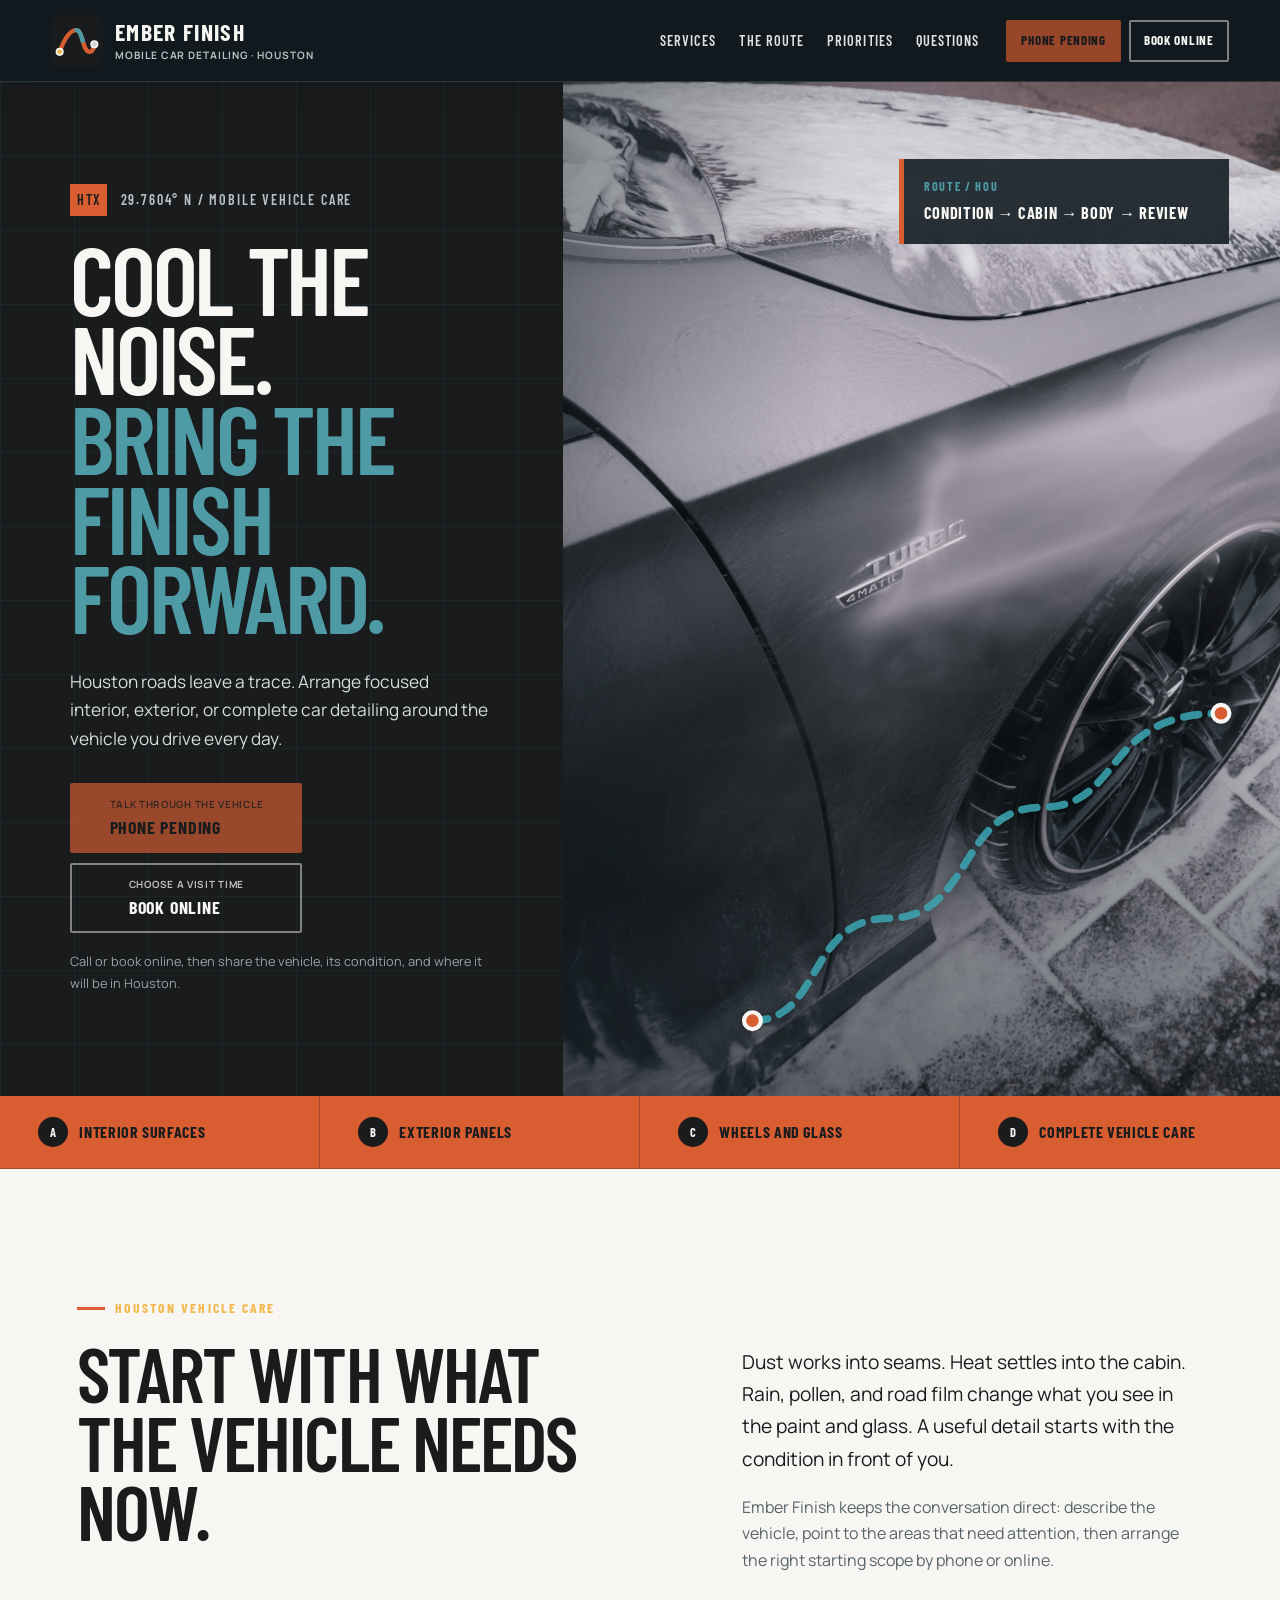
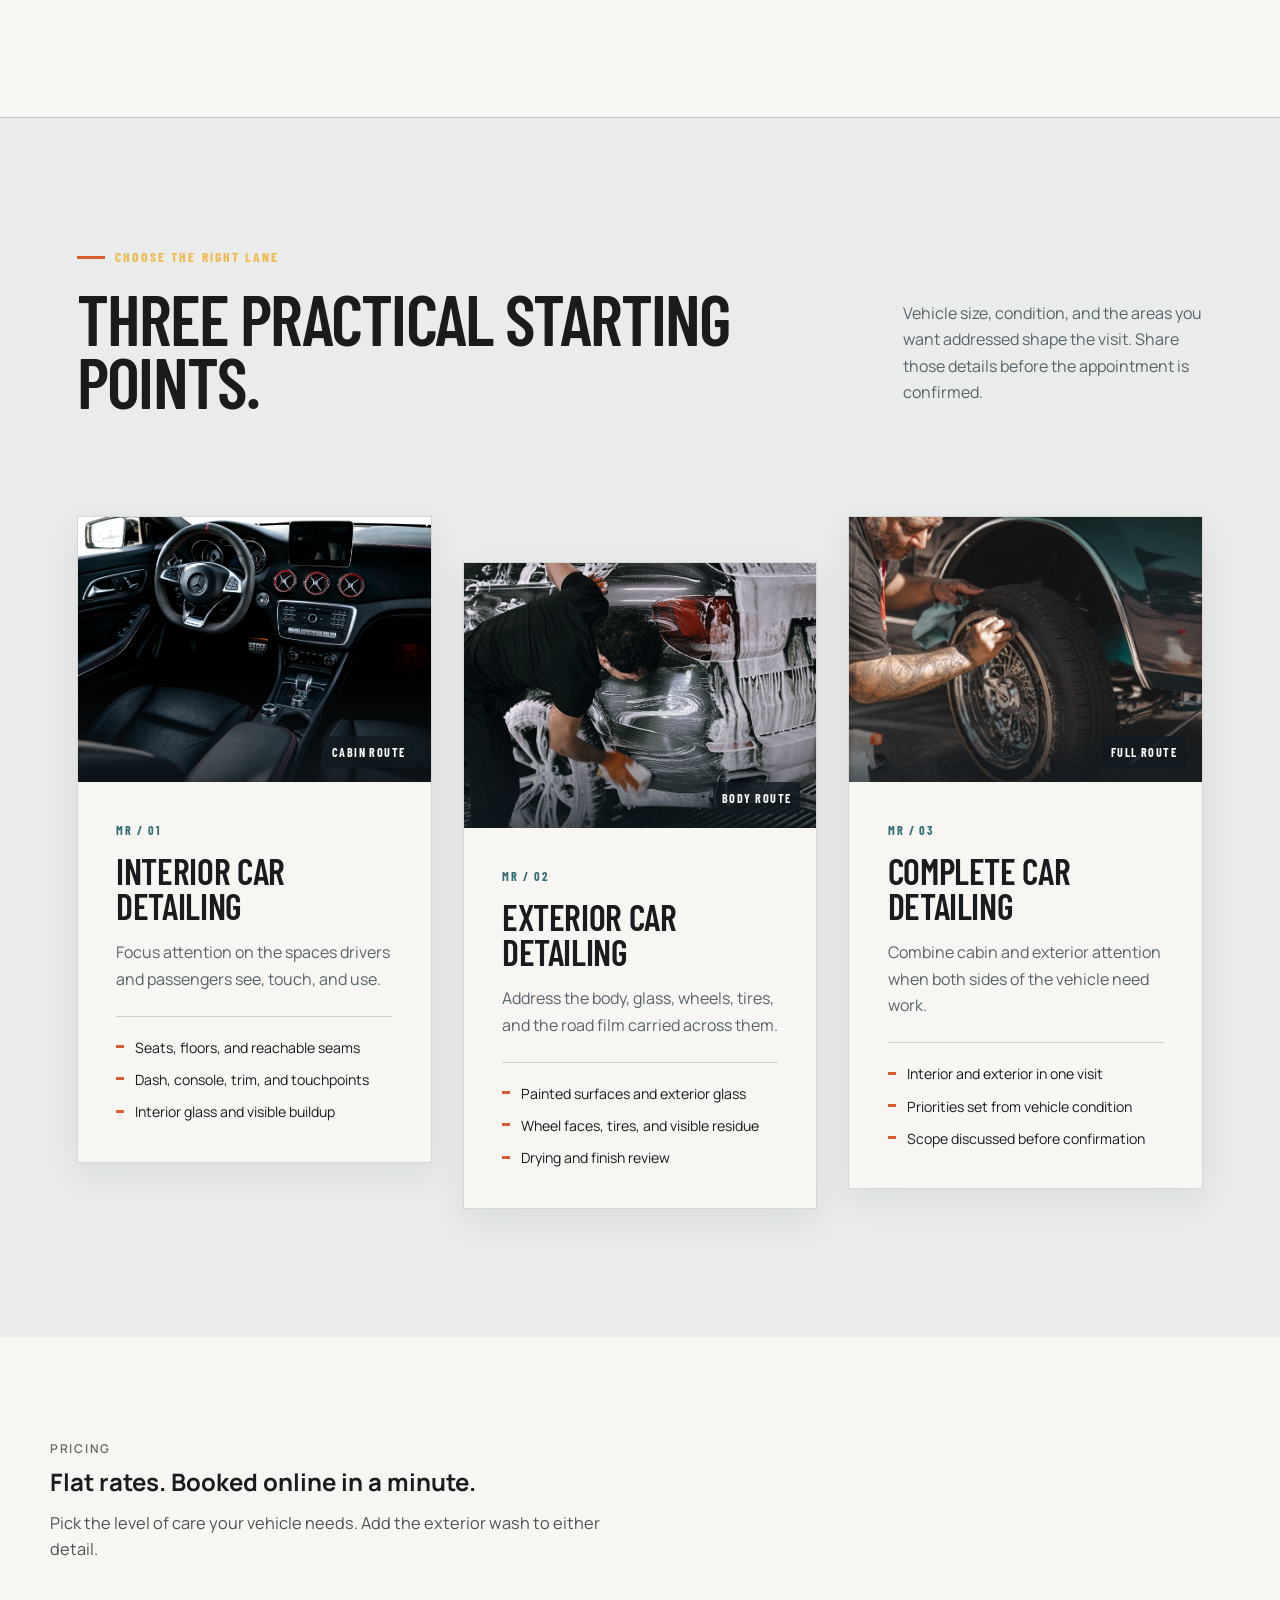
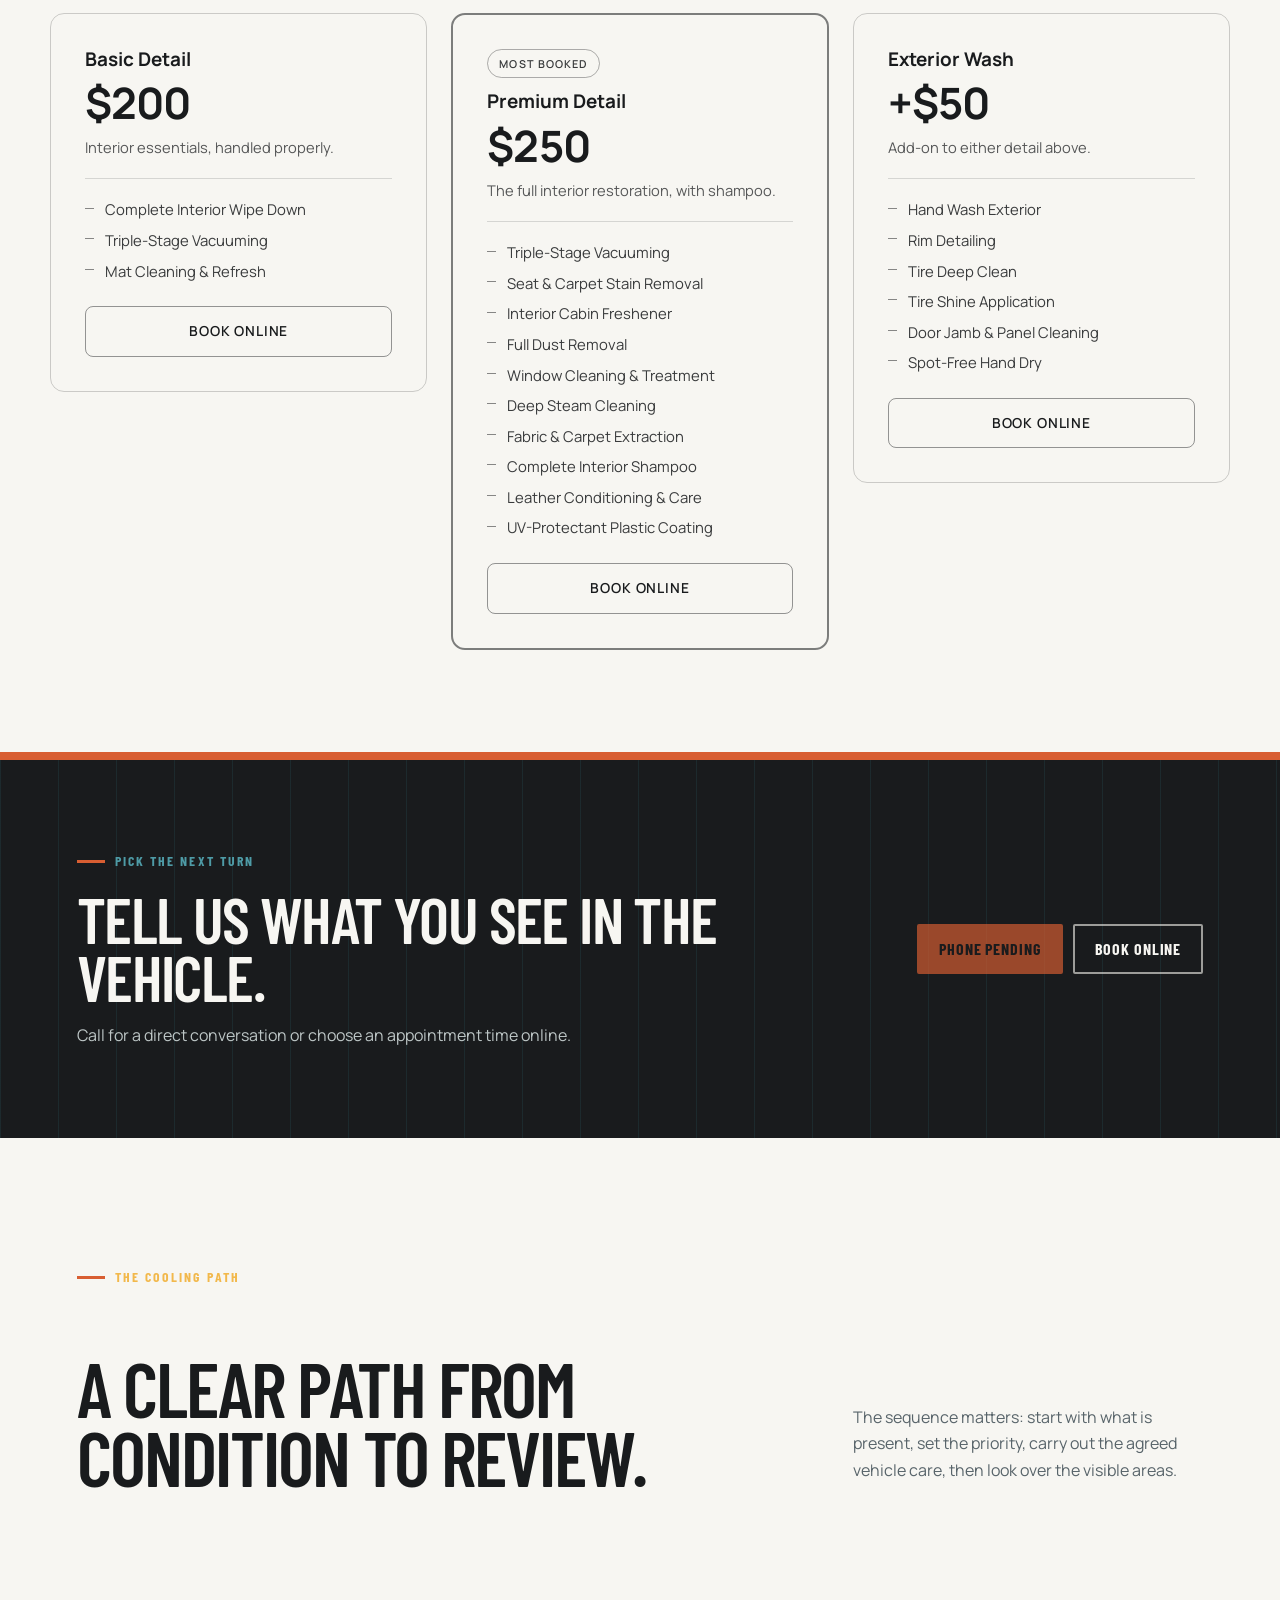
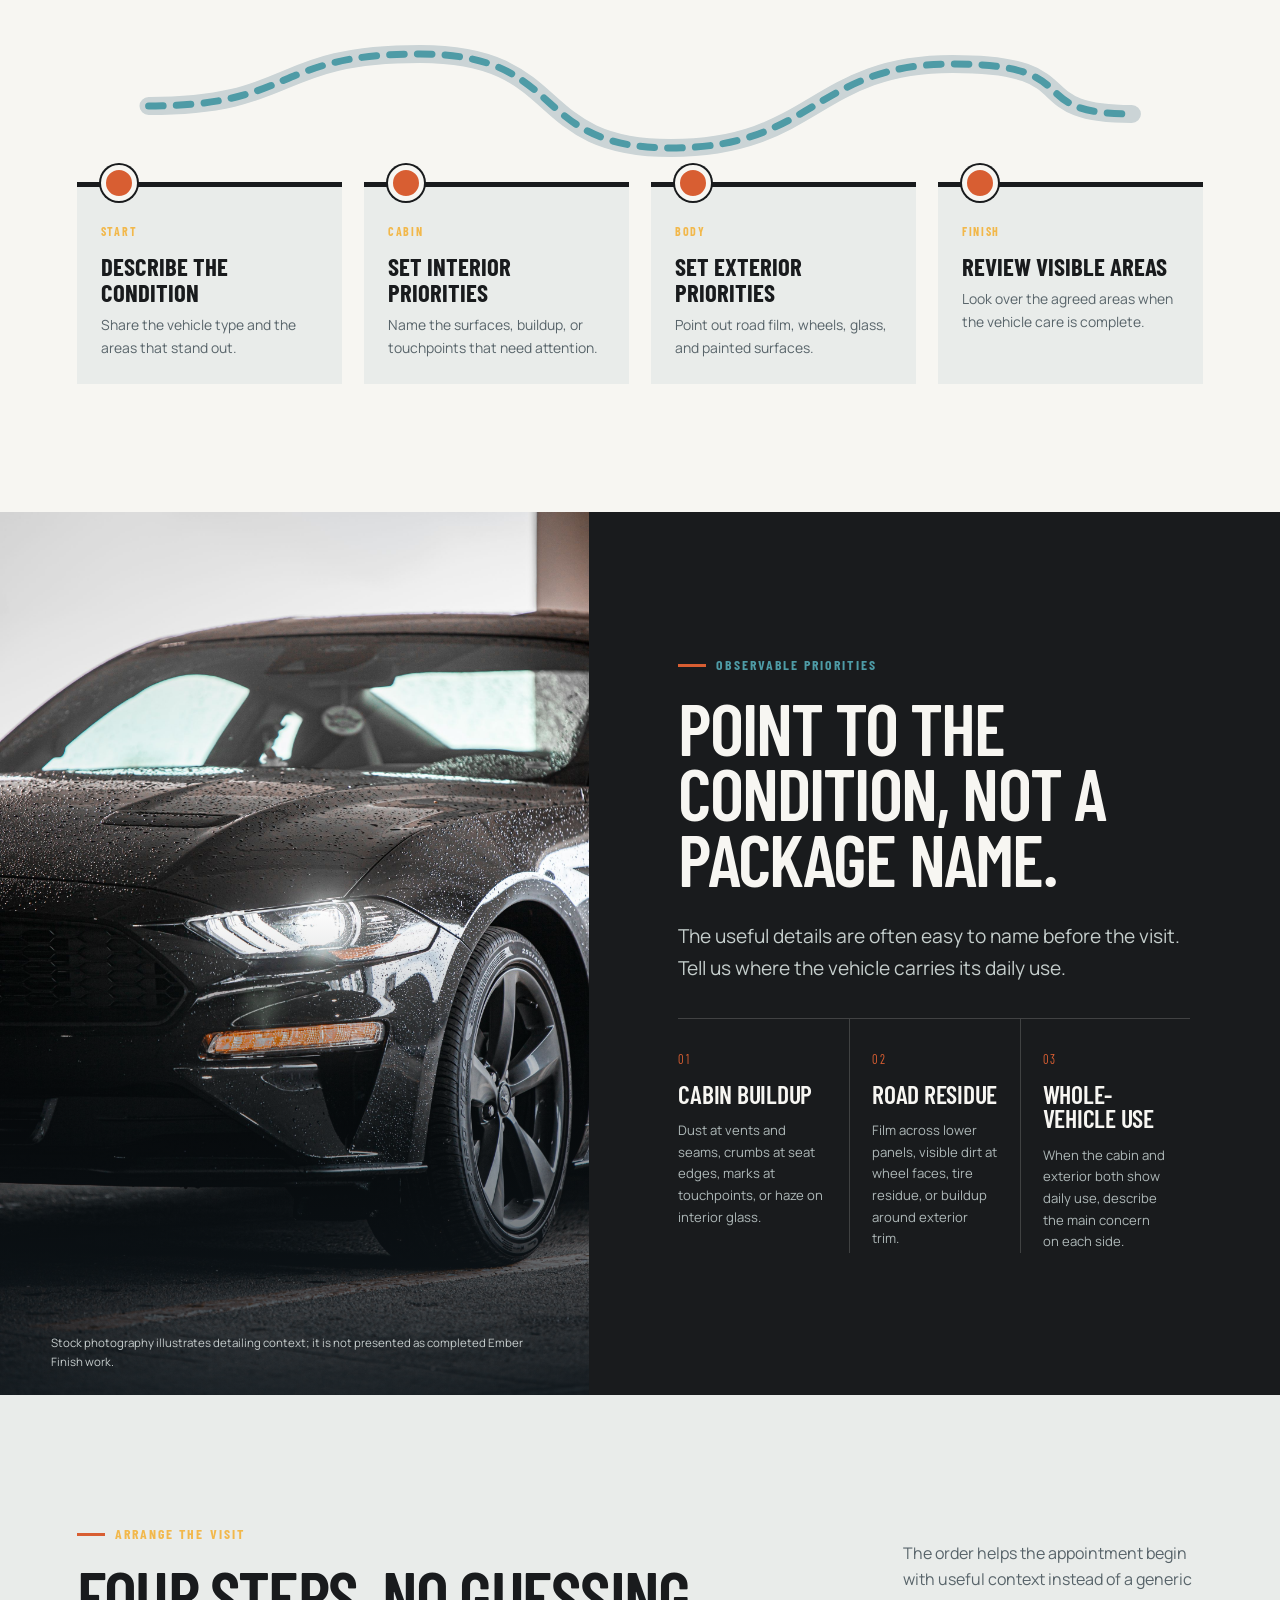
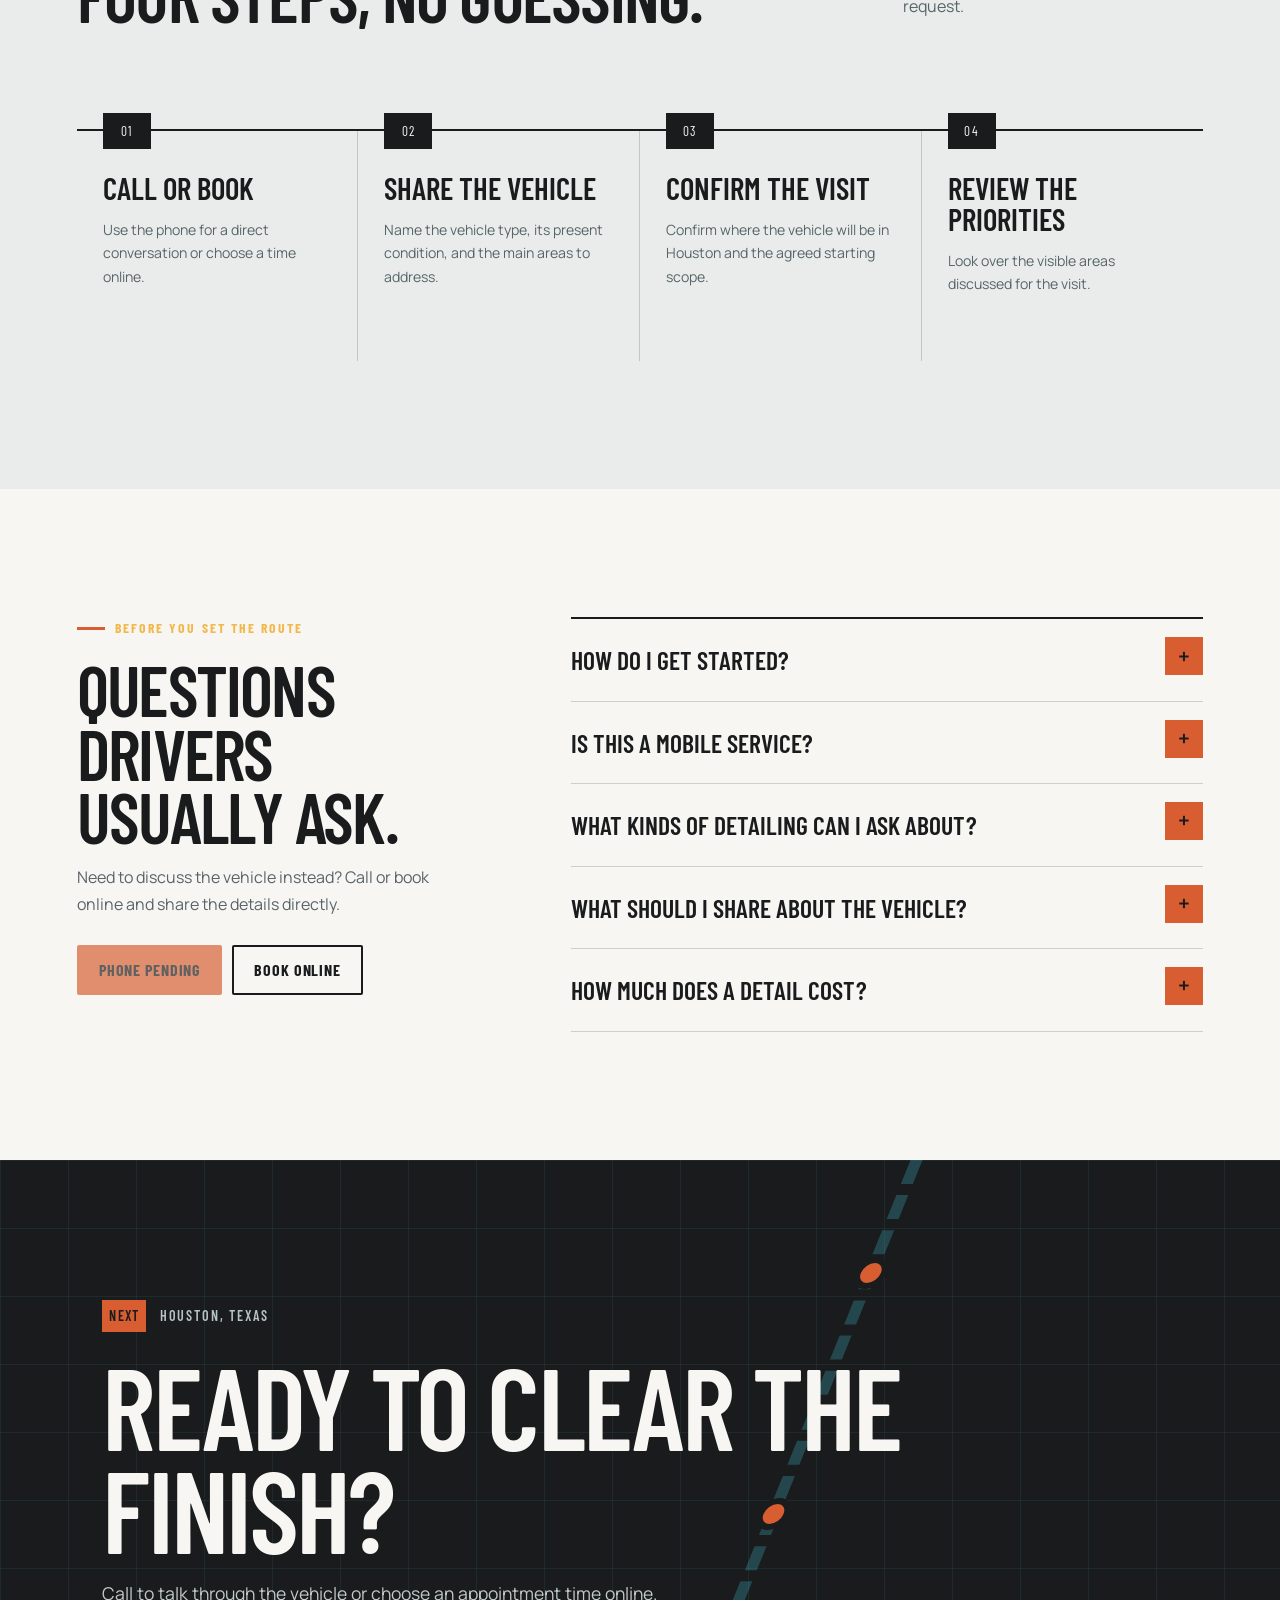
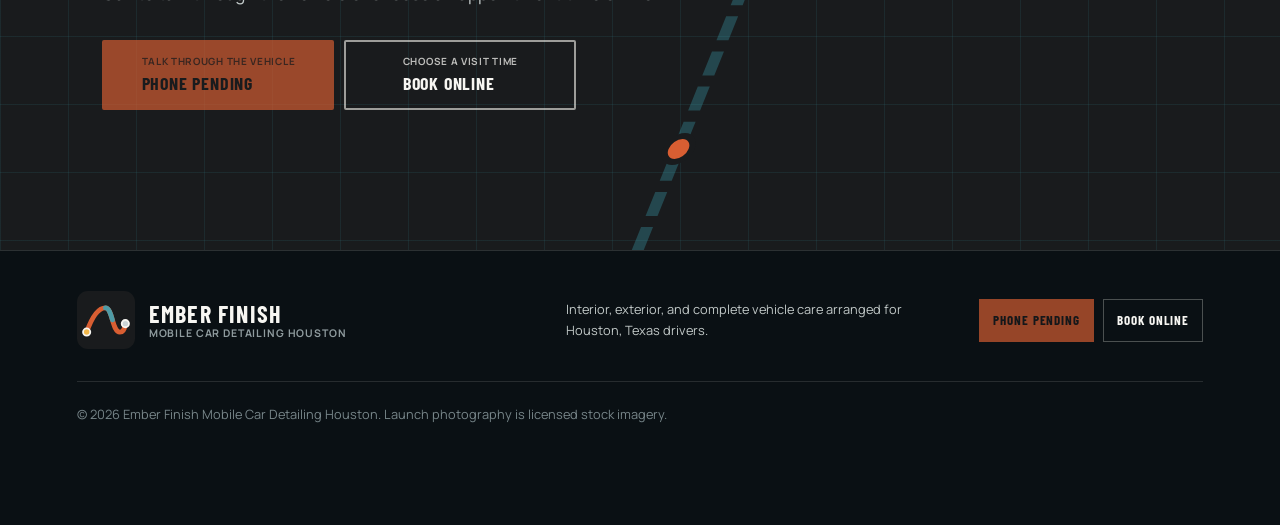
==== commit 82c4c3fd: "feat: replace pricing with the standard rate grid Basic Detail $200, Premium Detail $250 including s" ====
--- a/index.html
+++ b/index.html
@@ -42,31 +42,63 @@
           "itemOffered": {
             "@type": "Service",
             "name": "Interior car detailing"
-          },
-          "price": "200",
-          "priceCurrency": "USD"
+          }
         },
         {
           "@type": "Offer",
           "itemOffered": {
             "@type": "Service",
             "name": "Exterior car detailing"
-          },
-          "price": "250",
-          "priceCurrency": "USD"
+          }
         },
         {
           "@type": "Offer",
           "itemOffered": {
             "@type": "Service",
             "name": "Complete car detailing"
-          },
-          "price": "250",
-          "priceCurrency": "USD"
+          }
         }
       ]
     },
-    "priceRange": "$200-$250"
+    "priceRange": "$200-$250",
+    "makesOffer": [
+      {
+        "@type": "Offer",
+        "name": "Basic Detail",
+        "price": "200",
+        "priceCurrency": "USD",
+        "availability": "https://schema.org/InStock",
+        "itemOffered": {
+          "@type": "Service",
+          "name": "Basic Detail",
+          "description": "Interior essentials: complete interior wipe down, triple-stage vacuuming, and mat cleaning and refresh."
+        }
+      },
+      {
+        "@type": "Offer",
+        "name": "Premium Detail",
+        "price": "250",
+        "priceCurrency": "USD",
+        "availability": "https://schema.org/InStock",
+        "itemOffered": {
+          "@type": "Service",
+          "name": "Premium Detail",
+          "description": "The full interior restoration, including complete interior shampoo, deep steam cleaning, fabric and carpet extraction, and leather conditioning."
+        }
+      },
+      {
+        "@type": "Offer",
+        "name": "Exterior Wash",
+        "price": "50",
+        "priceCurrency": "USD",
+        "availability": "https://schema.org/InStock",
+        "itemOffered": {
+          "@type": "Service",
+          "name": "Exterior Wash",
+          "description": "Add-on exterior wash: hand wash, rim detailing, tire deep clean and shine, door jamb cleaning, and spot-free hand dry."
+        }
+      }
+    ]
   }
   </script>
 </head>
@@ -168,7 +200,6 @@
           <div class="service-content">
             <p class="service-code">MR / 01</p>
             <h3>Interior car detailing</h3>
-            <p class="service-price">$200</p>
             <p>Focus attention on the spaces drivers and passengers see, touch, and use.</p>
             <ul>
               <li>Seats, floors, and reachable seams</li>
@@ -186,7 +217,6 @@
           <div class="service-content">
             <p class="service-code">MR / 02</p>
             <h3>Exterior car detailing</h3>
-            <p class="service-price">$250<span>Includes shampoo</span></p>
             <p>Address the body, glass, wheels, tires, and the road film carried across them.</p>
             <ul>
               <li>Painted surfaces and exterior glass</li>
@@ -204,7 +234,6 @@
           <div class="service-content">
             <p class="service-code">MR / 03</p>
             <h3>Complete car detailing</h3>
-            <p class="service-price">$250</p>
             <p>Combine cabin and exterior attention when both sides of the vehicle need work.</p>
             <ul>
               <li>Interior and exterior in one visit</li>
@@ -215,6 +244,64 @@
         </article>
       </div>
     </section>
+
+    <section class="rates" id="pricing" aria-labelledby="pricing-title">
+      <div class="rates-shell">
+        <div class="rates-head">
+          <p class="rates-eyebrow">Pricing</p>
+          <h2 id="pricing-title">Flat rates. Booked online in a minute.</h2>
+          <p class="rates-intro">Pick the level of care your vehicle needs. Add the exterior wash to either detail.</p>
+        </div>
+
+        <div class="rate-grid">
+          <article class="rate-card">
+            <h3>Basic Detail</h3>
+            <p class="rate-figure">$200</p>
+            <p class="rate-note">Interior essentials, handled properly.</p>
+            <ul class="rate-list">
+              <li>Complete Interior Wipe Down</li>
+              <li>Triple-Stage Vacuuming</li>
+              <li>Mat Cleaning &amp; Refresh</li>
+            </ul>
+            <a class="rate-cta" href="https://cal.com/sumitdatta/auto-detail-service" target="_blank" rel="noopener">Book Online</a>
+          </article>
+          <article class="rate-card rate-card-featured">
+            <span class="rate-badge">Most booked</span>
+            <h3>Premium Detail</h3>
+            <p class="rate-figure">$250</p>
+            <p class="rate-note">The full interior restoration, with shampoo.</p>
+            <ul class="rate-list">
+              <li>Triple-Stage Vacuuming</li>
+              <li>Seat &amp; Carpet Stain Removal</li>
+              <li>Interior Cabin Freshener</li>
+              <li>Full Dust Removal</li>
+              <li>Window Cleaning &amp; Treatment</li>
+              <li>Deep Steam Cleaning</li>
+              <li>Fabric &amp; Carpet Extraction</li>
+              <li>Complete Interior Shampoo</li>
+              <li>Leather Conditioning &amp; Care</li>
+              <li>UV-Protectant Plastic Coating</li>
+            </ul>
+            <a class="rate-cta" href="https://cal.com/sumitdatta/auto-detail-service" target="_blank" rel="noopener">Book Online</a>
+          </article>
+          <article class="rate-card">
+            <h3>Exterior Wash</h3>
+            <p class="rate-figure">+$50</p>
+            <p class="rate-note">Add-on to either detail above.</p>
+            <ul class="rate-list">
+              <li>Hand Wash Exterior</li>
+              <li>Rim Detailing</li>
+              <li>Tire Deep Clean</li>
+              <li>Tire Shine Application</li>
+              <li>Door Jamb &amp; Panel Cleaning</li>
+              <li>Spot-Free Hand Dry</li>
+            </ul>
+            <a class="rate-cta" href="https://cal.com/sumitdatta/auto-detail-service" target="_blank" rel="noopener">Book Online</a>
+          </article>
+        </div>
+      </div>
+    </section>
+
 
     <section class="route-callout" aria-label="Contact Ember Finish">
       <div>
@@ -339,7 +426,7 @@
         </details>
         <details>
           <summary>How much does a detail cost?</summary>
-          <p>Interior car detailing starts at $200. Exterior car detailing is $250 and includes shampoo. Complete car detailing is $250. Vehicle size and condition can affect the final scope, so confirm the details when you call or book.</p>
+          <p>The Basic Detail is $200 and covers interior essentials. The Premium Detail is $250 and includes a complete interior shampoo. An Exterior Wash can be added to either for $50. Vehicle size and condition can affect the final scope, so confirm the details when you call or book.</p>
         </details>
       </div>
     </section>
--- a/styles.css
+++ b/styles.css
@@ -1668,20 +1668,147 @@
   }
 }
 
-.service-price {
-  margin-top: 0.9rem;
-  font-size: 1.35rem;
+/* Pricing section — self-contained, inherits each site's own colors and type. */
+.rates {
+  padding: clamp(56px, 8vw, 104px) clamp(20px, 5vw, 48px);
+}
+
+.rates-shell {
+  width: min(1180px, 100%);
+  margin-inline: auto;
+}
+
+.rates-head {
+  max-width: 60ch;
+  margin-bottom: clamp(30px, 4vw, 50px);
+}
+
+.rates-eyebrow {
+  margin: 0 0 10px;
+  font-size: 0.76rem;
+  font-weight: 600;
+  letter-spacing: 0.14em;
+  text-transform: uppercase;
+  opacity: 0.65;
+}
+
+.rates-head h2 {
+  margin: 0 0 14px;
+  line-height: 1.12;
+}
+
+.rates-intro {
+  margin: 0;
+  font-size: 1.02rem;
+  line-height: 1.6;
+  opacity: 0.75;
+}
+
+.rate-grid {
+  display: grid;
+  gap: clamp(16px, 2vw, 24px);
+  grid-template-columns: repeat(auto-fit, minmax(260px, 1fr));
+  align-items: start;
+}
+
+.rate-card {
+  position: relative;
+  display: flex;
+  flex-direction: column;
+  padding: clamp(24px, 3vw, 34px);
+  border: 1px solid color-mix(in srgb, currentColor 20%, transparent);
+  border-radius: 14px;
+}
+
+.rate-card-featured {
+  border-width: 2px;
+  border-color: color-mix(in srgb, currentColor 55%, transparent);
+}
+
+.rate-badge {
+  align-self: flex-start;
+  margin-bottom: 12px;
+  padding: 5px 11px;
+  border: 1px solid color-mix(in srgb, currentColor 40%, transparent);
+  border-radius: 999px;
+  font-size: 0.68rem;
+  font-weight: 600;
+  letter-spacing: 0.1em;
+  text-transform: uppercase;
+  opacity: 0.85;
+}
+
+.rate-card h3 {
+  margin: 0;
+  font-size: 1.18rem;
+  line-height: 1.25;
+}
+
+.rate-figure {
+  margin: 10px 0 0;
+  font-size: clamp(2.1rem, 4vw, 2.7rem);
   font-weight: 700;
-  letter-spacing: -0.01em;
-  line-height: 1.2;
-}
-
-.service-price span {
-  display: block;
-  margin-top: 0.2rem;
-  font-size: 0.78rem;
-  font-weight: 500;
+  letter-spacing: -0.02em;
+  line-height: 1;
+}
+
+.rate-note {
+  margin: 12px 0 0;
+  font-size: 0.92rem;
+  line-height: 1.5;
+  opacity: 0.72;
+}
+
+.rate-list {
+  margin: 20px 0 0;
+  padding: 20px 0 0;
+  border-top: 1px solid color-mix(in srgb, currentColor 15%, transparent);
+  list-style: none;
+  display: grid;
+  gap: 9px;
+}
+
+.rate-list li {
+  position: relative;
+  padding-left: 20px;
+  font-size: 0.93rem;
+  line-height: 1.45;
+  opacity: 0.85;
+}
+
+.rate-list li::before {
+  content: "";
+  position: absolute;
+  left: 0;
+  top: 0.55em;
+  width: 9px;
+  height: 1px;
+  background: currentColor;
+  opacity: 0.6;
+}
+
+.rate-cta {
+  margin-top: 24px;
+  padding: 13px 20px;
+  border: 1px solid color-mix(in srgb, currentColor 45%, transparent);
+  border-radius: 8px;
+  font-size: 0.86rem;
+  font-weight: 600;
   letter-spacing: 0.06em;
   text-transform: uppercase;
-  opacity: 0.72;
-}
+  text-align: center;
+  text-decoration: none;
+  color: inherit;
+  transition: opacity 0.18s ease;
+}
+
+.rate-cta:hover,
+.rate-cta:focus-visible {
+  opacity: 0.7;
+}
+
+@media (max-width: 640px) {
+  .rate-grid {
+    grid-template-columns: 1fr;
+  }
+}
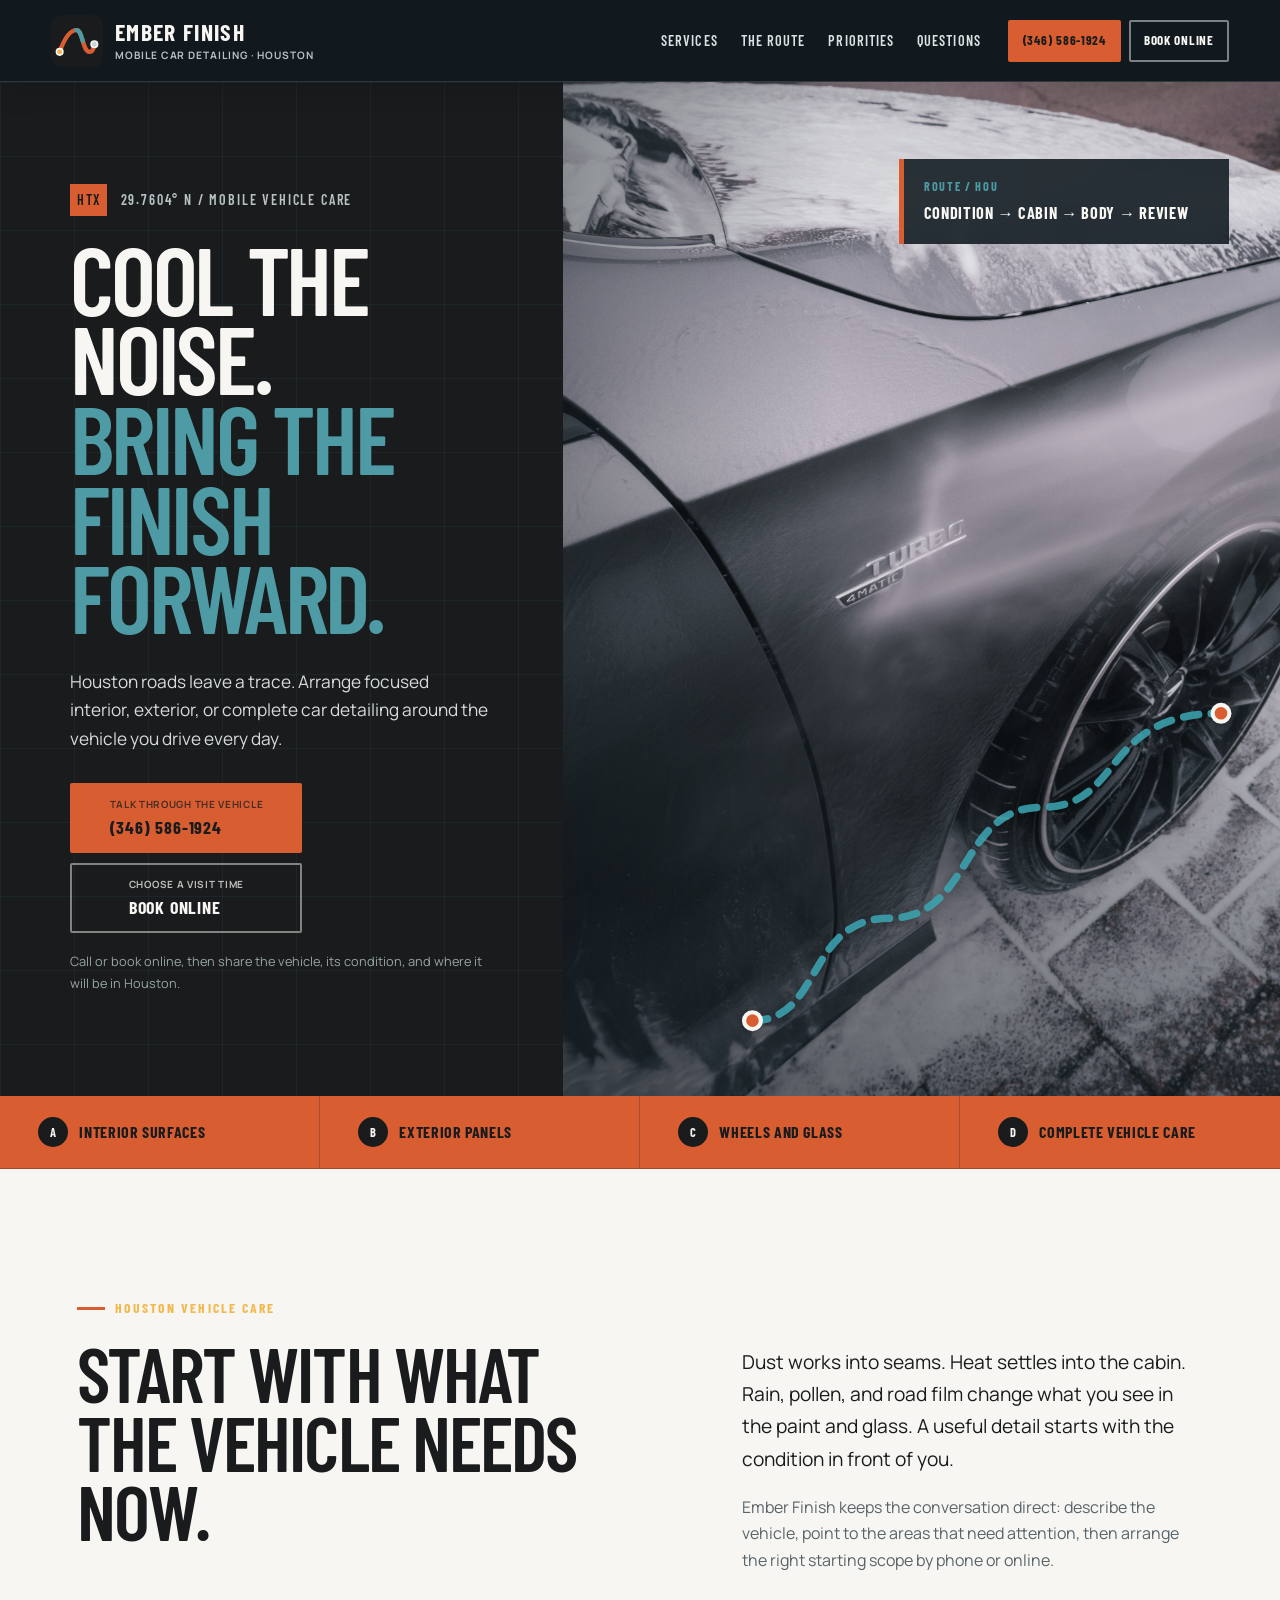
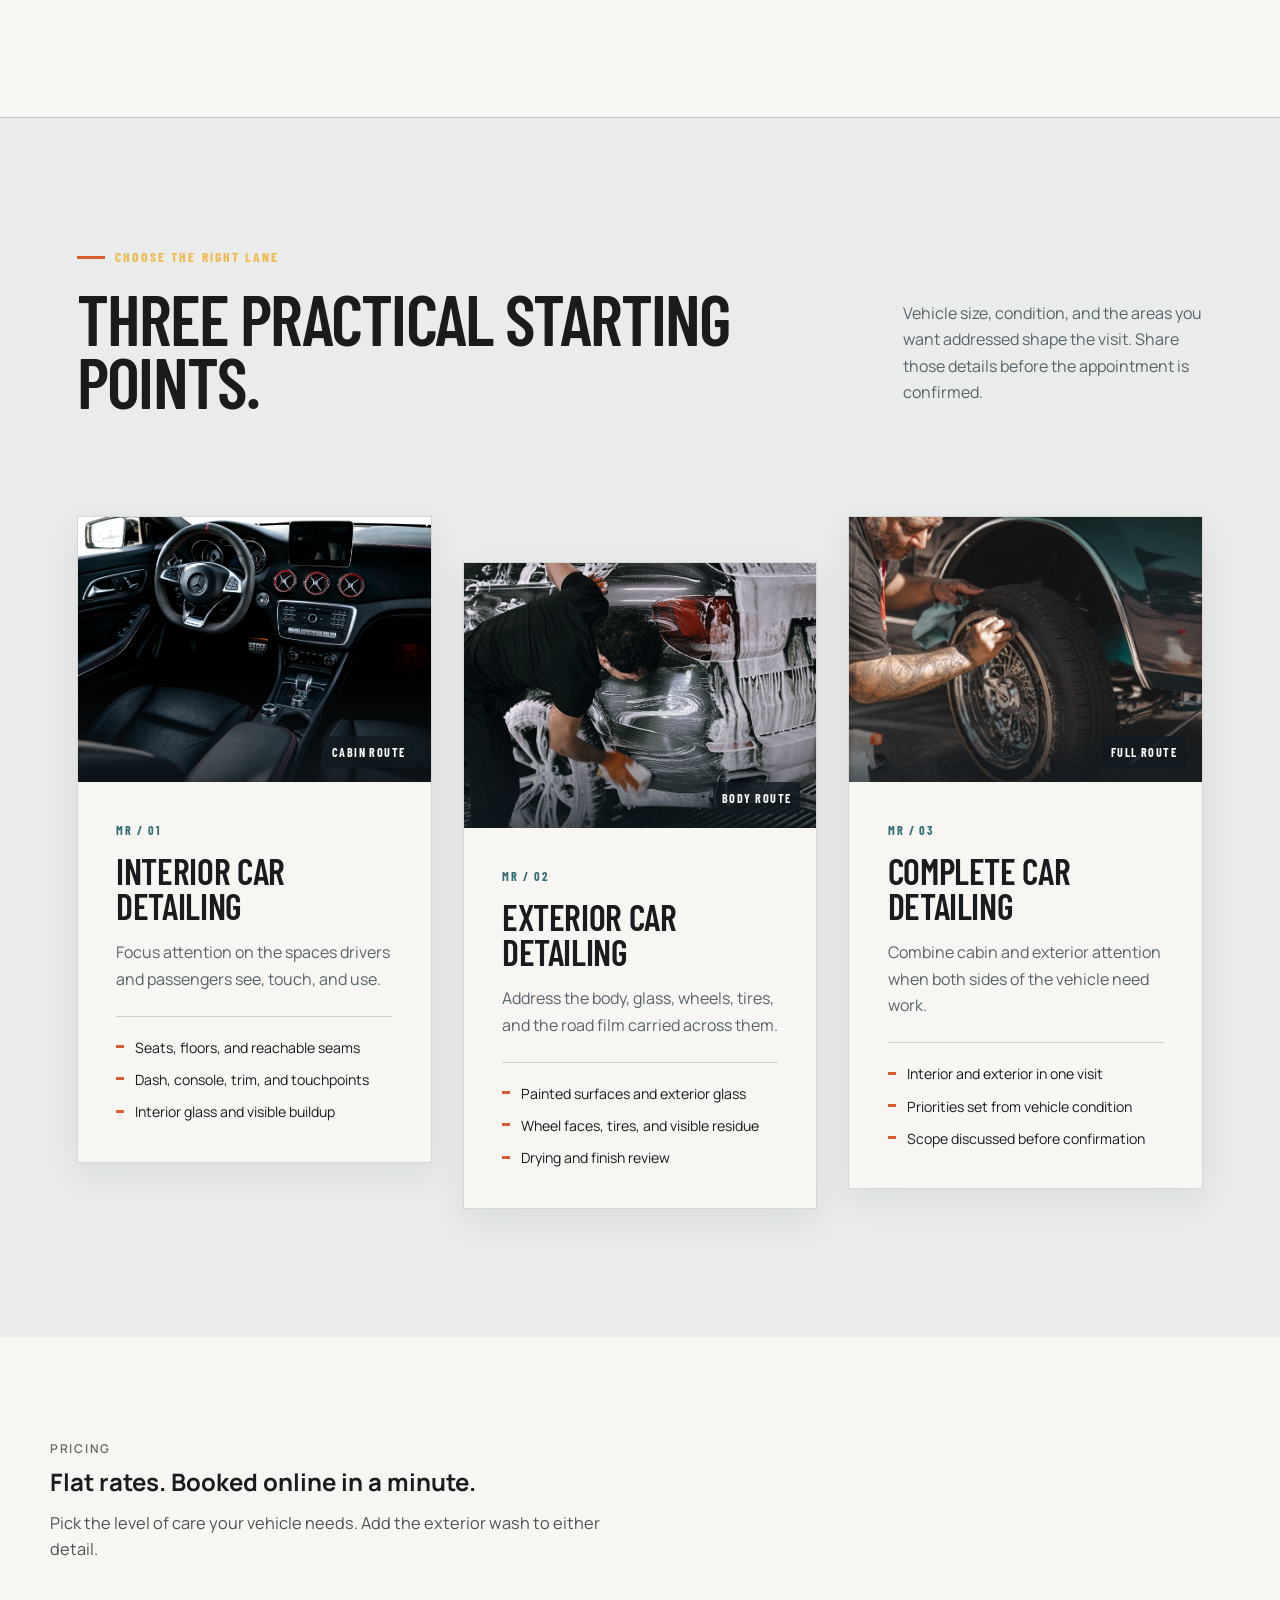
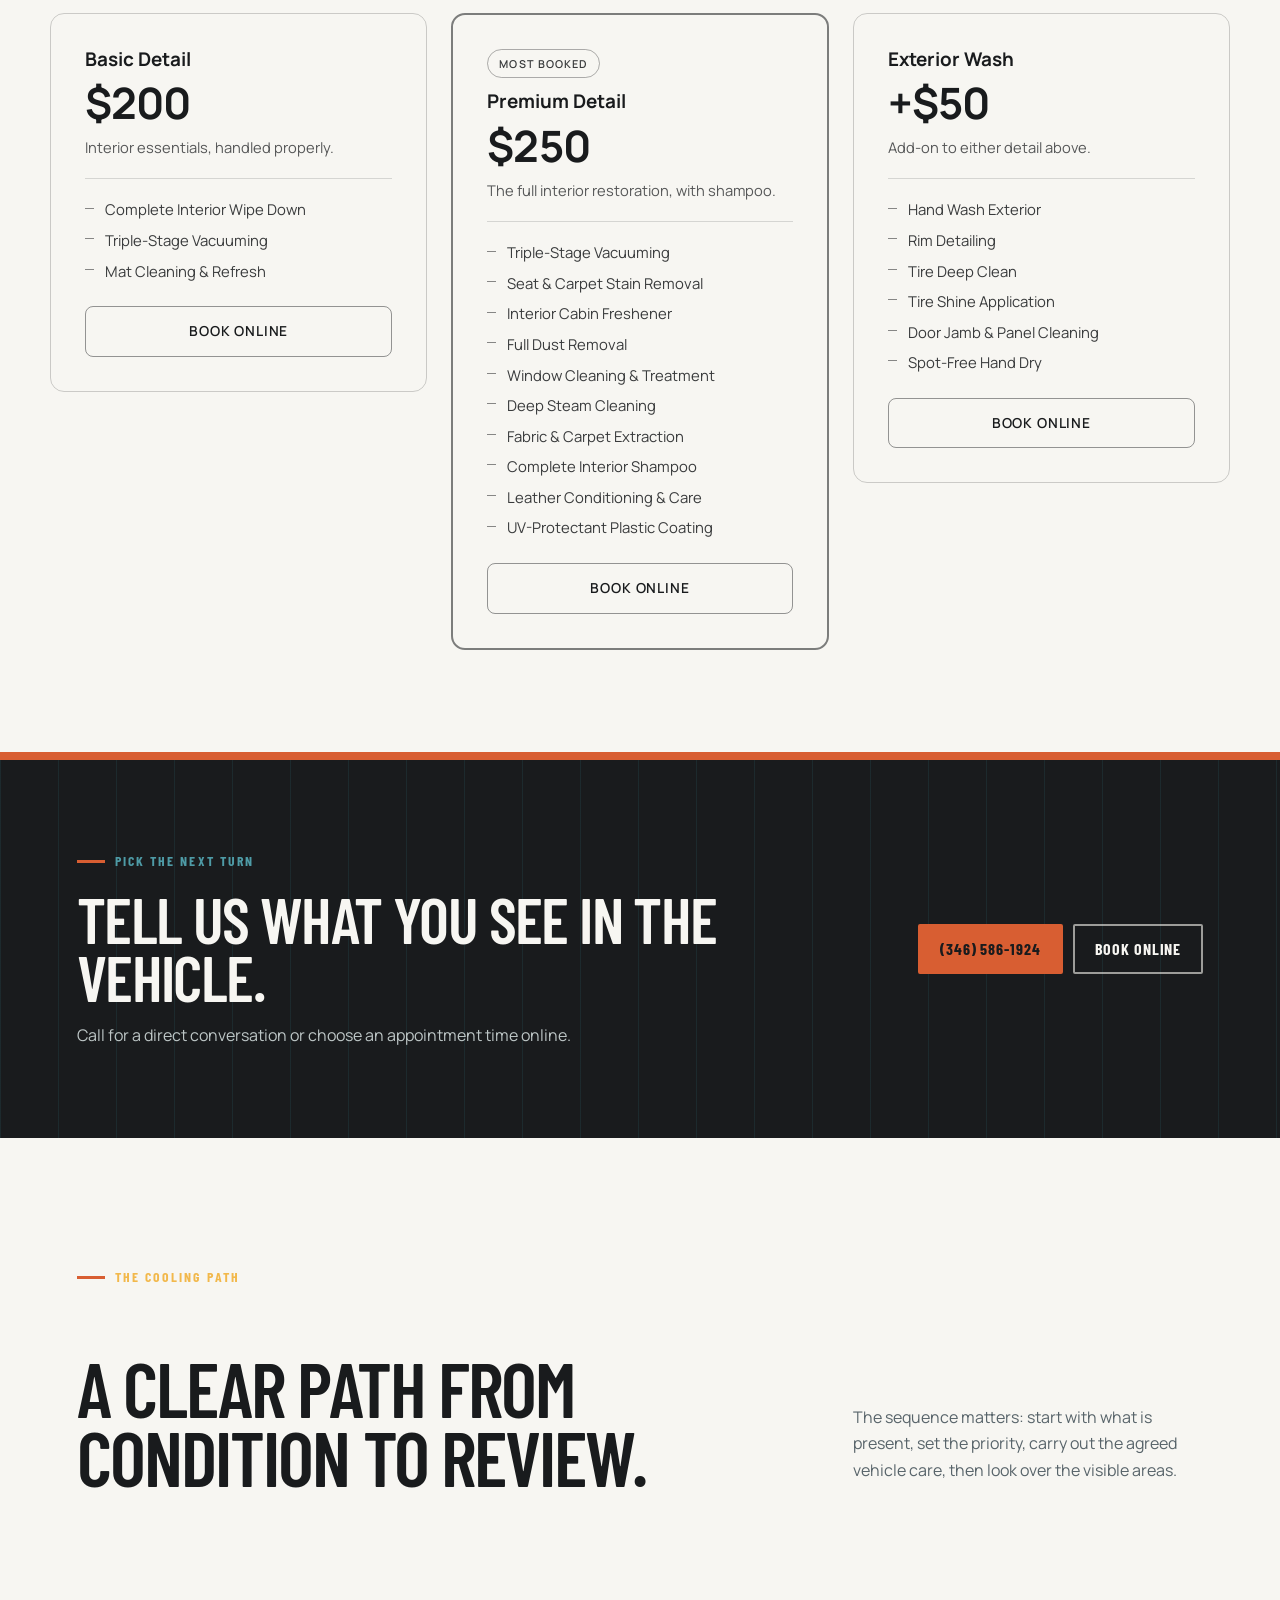
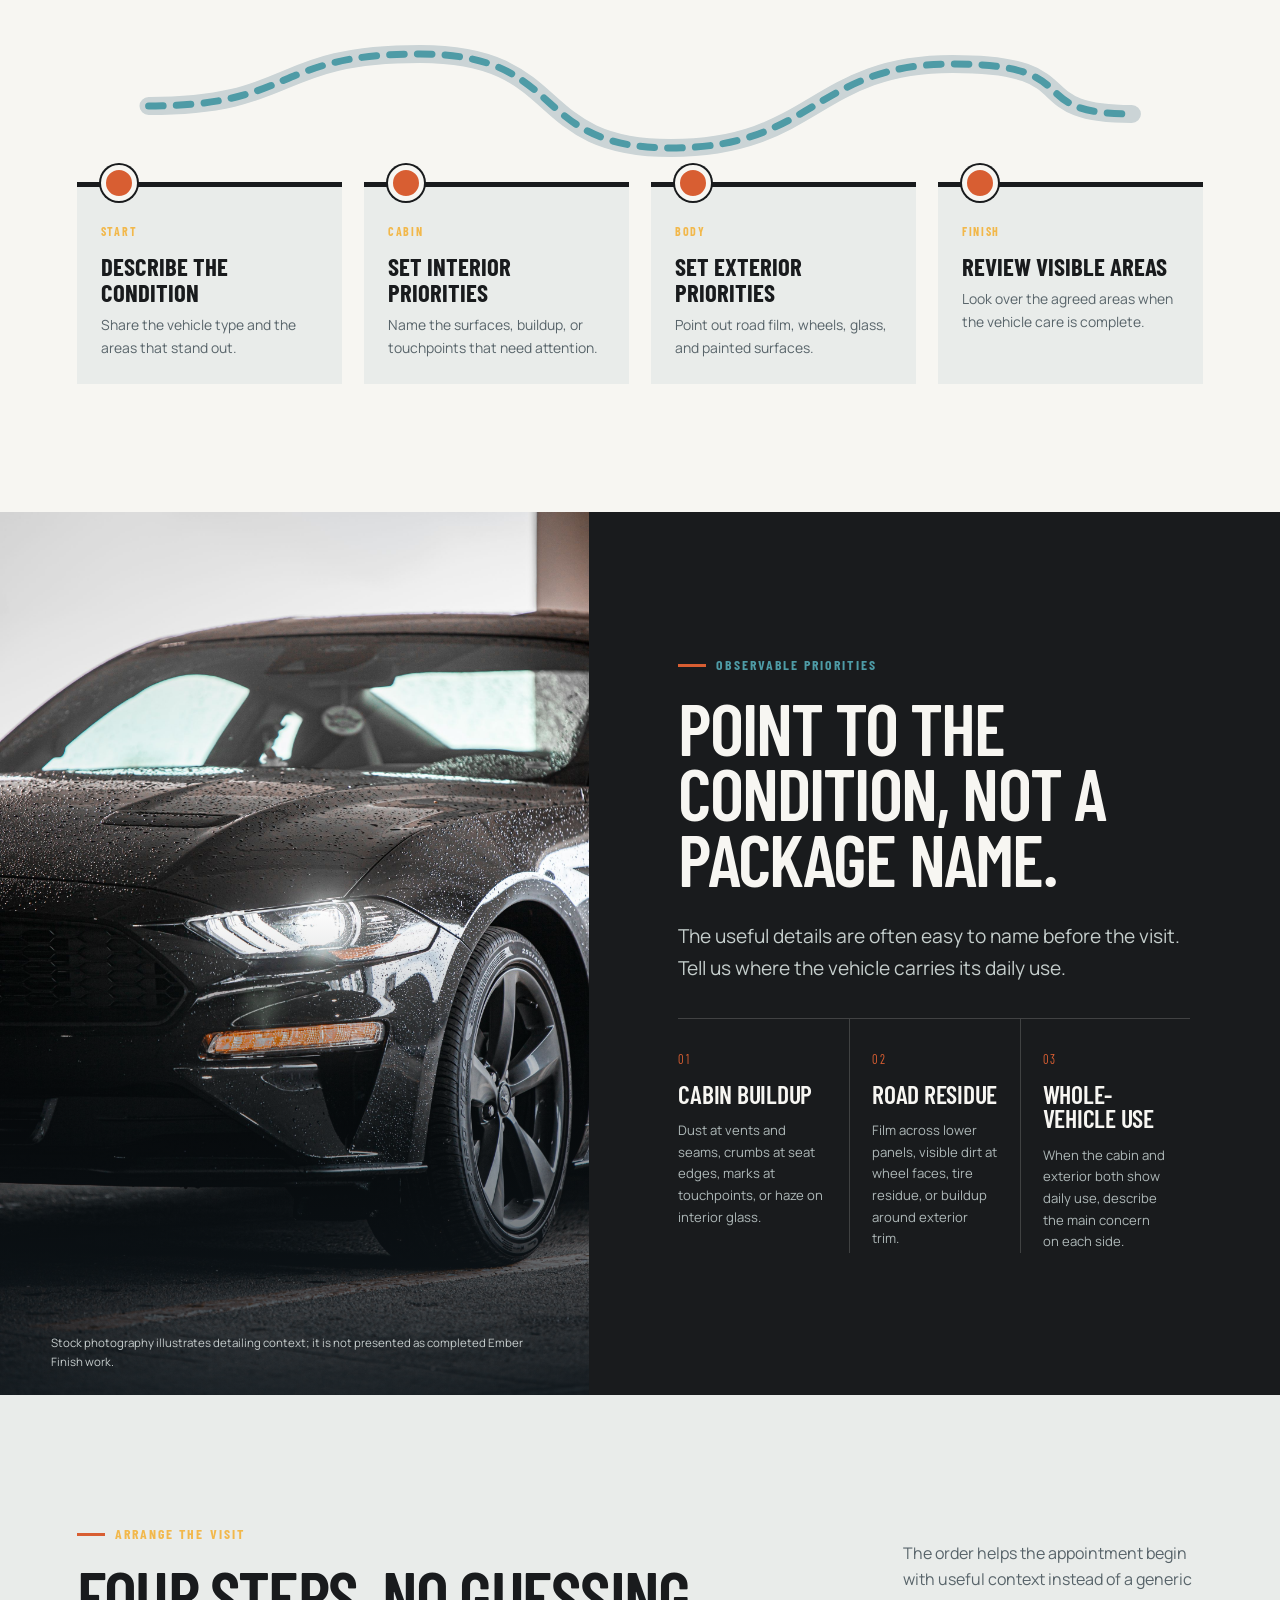
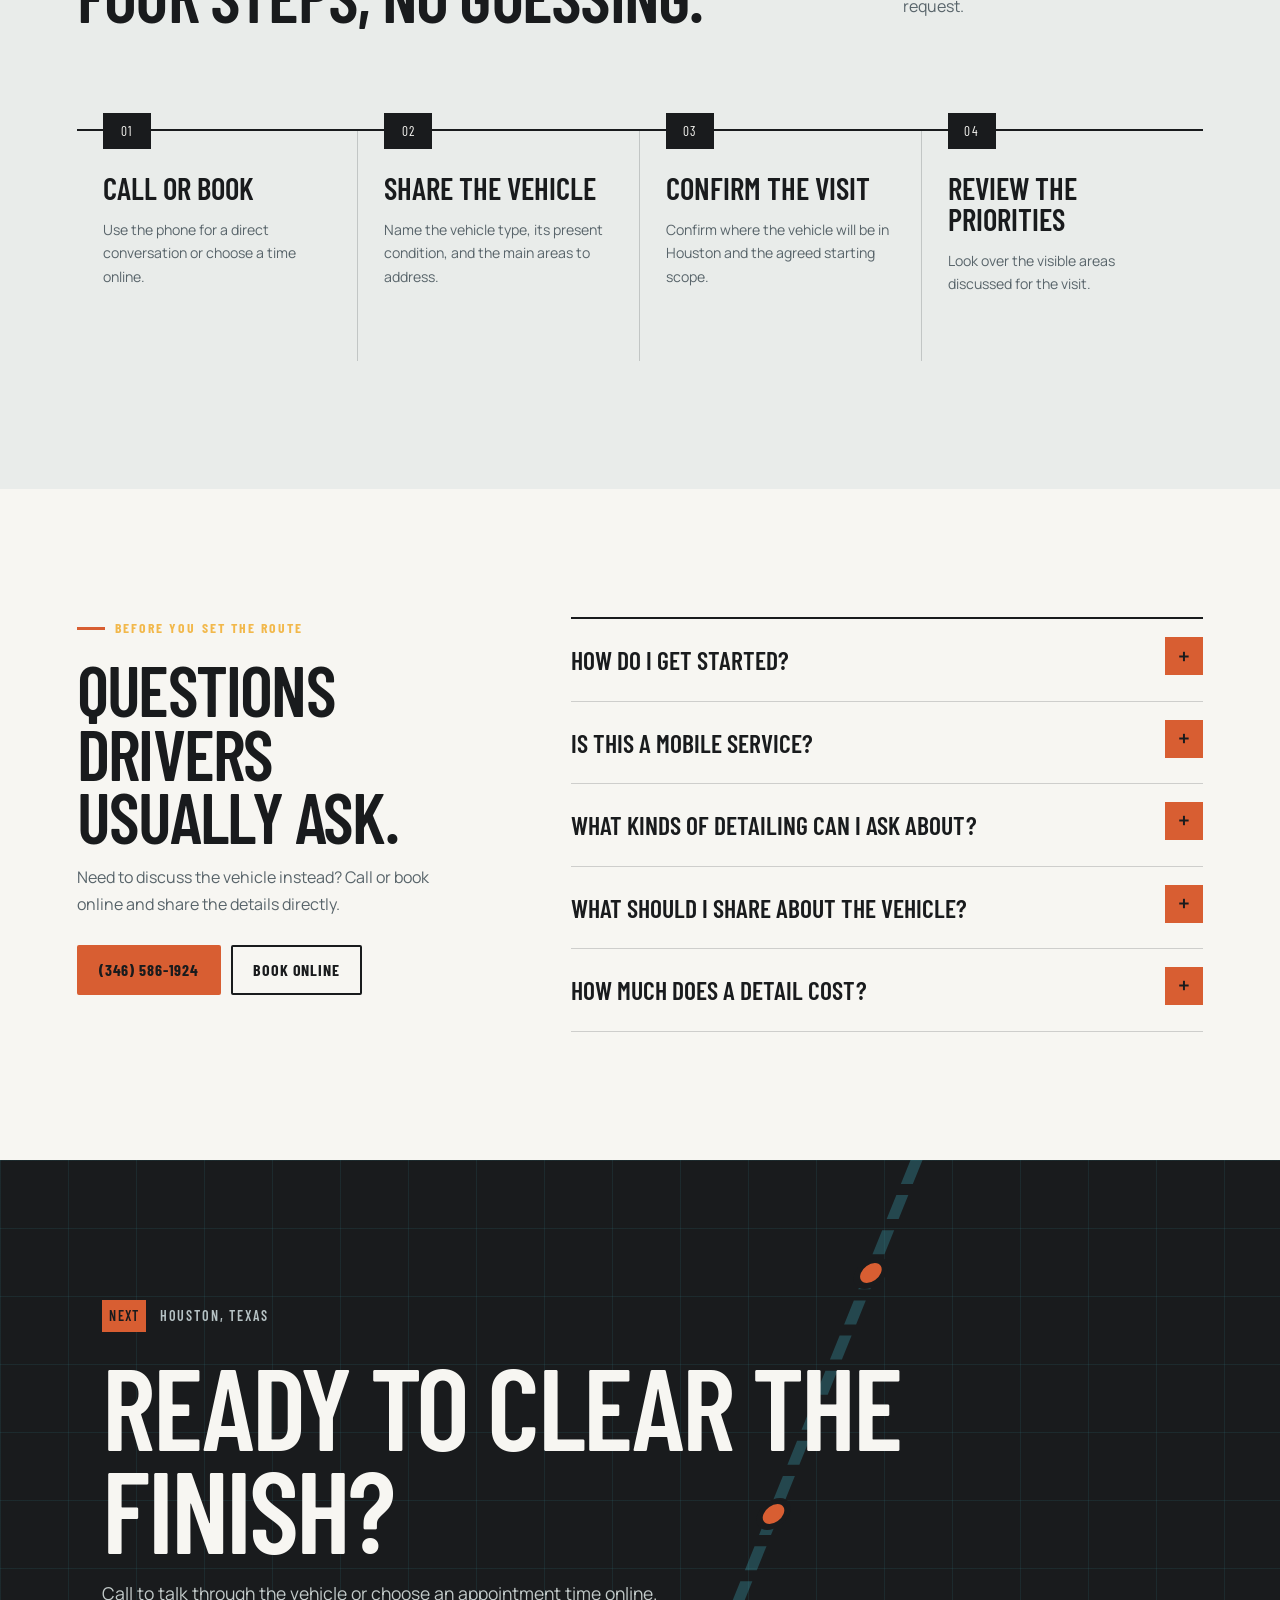
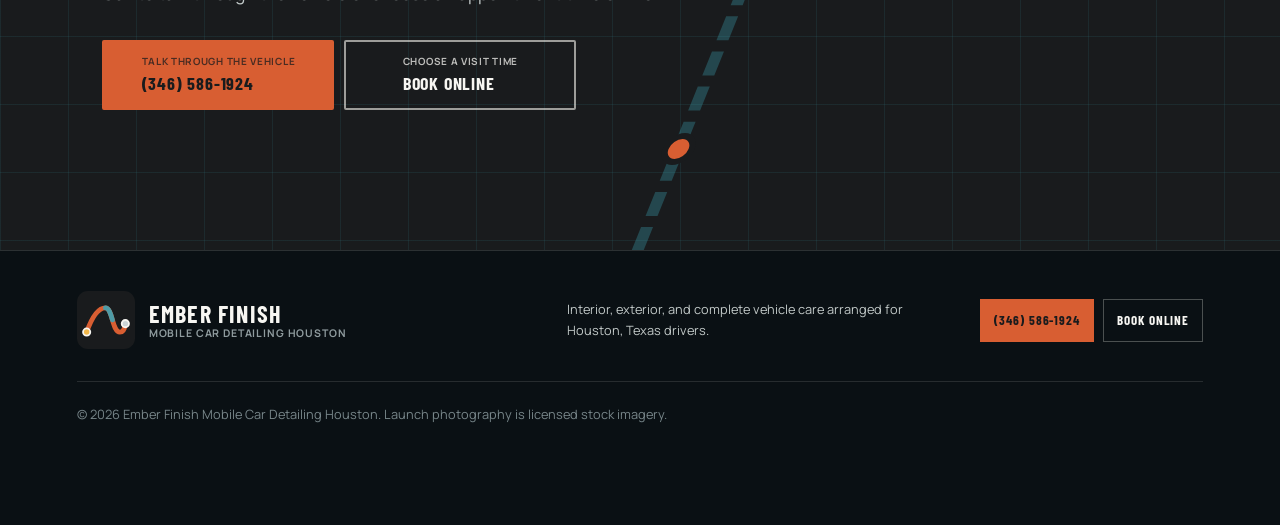
==== commit c9c29792: "fix: sync GMB identity and pricing" ====
--- a/index.html
+++ b/index.html
@@ -3,7 +3,7 @@
 <head>
   <meta charset="utf-8">
   <meta name="viewport" content="width=device-width, initial-scale=1">
-  <title>Ember Finish Mobile Car Detailing Houston, TX</title>
+  <title>Ember Finish Mobile Car Detailing Houston | Call or Book Online</title>
   <meta name="description" content="Mobile car detailing in Houston, Texas for interior, exterior, and complete vehicle care. Call Ember Finish or book an appointment online.">
   <meta name="theme-color" content="#191b1d">
   <meta property="og:title" content="Ember Finish Mobile Car Detailing Houston">
@@ -19,88 +19,97 @@
   <link rel="preload" href="/assets/hero-route.jpg" as="image">
   <link rel="stylesheet" href="/styles.css">
   <script type="application/ld+json">
-  {
-    "@context": "https://schema.org",
-    "@type": "LocalBusiness",
-    "name": "Ember Finish Mobile Car Detailing Houston",
-    "url": "https://emberfinish.shop/",
-    "description": "Mobile car detailing in Houston, Texas with interior, exterior, and complete vehicle care appointments.",
-    "areaServed": {
-      "@type": "City",
-      "name": "Houston",
-      "containedInPlace": {
-        "@type": "State",
-        "name": "Texas"
-      }
-    },
-    "hasOfferCatalog": {
-      "@type": "OfferCatalog",
-      "name": "Car detailing services",
-      "itemListElement": [
-        {
-          "@type": "Offer",
-          "itemOffered": {
-            "@type": "Service",
-            "name": "Interior car detailing"
+      {
+        "@context": "https://schema.org",
+        "@type": "LocalBusiness",
+        "name": "Ember Finish Mobile Car Detailing Houston",
+        "url": "https://emberfinish.shop/",
+        "telephone": "+1 346-586-1924",
+        "address": {
+          "@type": "PostalAddress",
+          "streetAddress": "5725 Commonwealth Blvd",
+          "addressLocality": "Sugar Land",
+          "addressRegion": "TX",
+          "postalCode": "77479",
+          "addressCountry": "US"
+        },
+        "description": "Mobile car detailing in Houston, Texas with interior, exterior, and complete vehicle care appointments.",
+        "areaServed": {
+          "@type": "City",
+          "name": "Houston",
+          "containedInPlace": {
+            "@type": "State",
+            "name": "Texas"
           }
         },
-        {
-          "@type": "Offer",
-          "itemOffered": {
-            "@type": "Service",
-            "name": "Exterior car detailing"
+        "hasOfferCatalog": {
+          "@type": "OfferCatalog",
+          "name": "Car detailing services",
+          "itemListElement": [
+            {
+              "@type": "Offer",
+              "itemOffered": {
+                "@type": "Service",
+                "name": "Interior car detailing"
+              }
+            },
+            {
+              "@type": "Offer",
+              "itemOffered": {
+                "@type": "Service",
+                "name": "Exterior car detailing"
+              }
+            },
+            {
+              "@type": "Offer",
+              "itemOffered": {
+                "@type": "Service",
+                "name": "Complete car detailing"
+              }
+            }
+          ]
+        },
+        "priceRange": "$200-$250",
+        "makesOffer": [
+          {
+            "@type": "Offer",
+            "name": "Basic Detail",
+            "price": "200",
+            "priceCurrency": "USD",
+            "availability": "https://schema.org/InStock",
+            "itemOffered": {
+              "@type": "Service",
+              "name": "Basic Detail",
+              "description": "Interior essentials: complete interior wipe down, triple-stage vacuuming, and mat cleaning and refresh."
+            }
+          },
+          {
+            "@type": "Offer",
+            "name": "Premium Detail",
+            "price": "250",
+            "priceCurrency": "USD",
+            "availability": "https://schema.org/InStock",
+            "itemOffered": {
+              "@type": "Service",
+              "name": "Premium Detail",
+              "description": "The full interior restoration, including complete interior shampoo, deep steam cleaning, fabric and carpet extraction, and leather conditioning."
+            }
+          },
+          {
+            "@type": "Offer",
+            "name": "Exterior Wash",
+            "price": "50",
+            "priceCurrency": "USD",
+            "availability": "https://schema.org/InStock",
+            "itemOffered": {
+              "@type": "Service",
+              "name": "Exterior Wash",
+              "description": "Add-on exterior wash: hand wash, rim detailing, tire deep clean and shine, door jamb cleaning, and spot-free hand dry."
+            }
           }
-        },
-        {
-          "@type": "Offer",
-          "itemOffered": {
-            "@type": "Service",
-            "name": "Complete car detailing"
-          }
-        }
-      ]
-    },
-    "priceRange": "$200-$250",
-    "makesOffer": [
-      {
-        "@type": "Offer",
-        "name": "Basic Detail",
-        "price": "200",
-        "priceCurrency": "USD",
-        "availability": "https://schema.org/InStock",
-        "itemOffered": {
-          "@type": "Service",
-          "name": "Basic Detail",
-          "description": "Interior essentials: complete interior wipe down, triple-stage vacuuming, and mat cleaning and refresh."
-        }
-      },
-      {
-        "@type": "Offer",
-        "name": "Premium Detail",
-        "price": "250",
-        "priceCurrency": "USD",
-        "availability": "https://schema.org/InStock",
-        "itemOffered": {
-          "@type": "Service",
-          "name": "Premium Detail",
-          "description": "The full interior restoration, including complete interior shampoo, deep steam cleaning, fabric and carpet extraction, and leather conditioning."
-        }
-      },
-      {
-        "@type": "Offer",
-        "name": "Exterior Wash",
-        "price": "50",
-        "priceCurrency": "USD",
-        "availability": "https://schema.org/InStock",
-        "itemOffered": {
-          "@type": "Service",
-          "name": "Exterior Wash",
-          "description": "Add-on exterior wash: hand wash, rim detailing, tire deep clean and shine, door jamb cleaning, and spot-free hand dry."
-        }
+        ]
       }
-    ]
-  }
-  </script>
+    </script>
 </head>
 <body>
   <a class="skip-link" href="#main">Skip to content</a>
@@ -125,7 +134,7 @@
       <a href="#priorities">Priorities</a>
       <a href="#questions">Questions</a>
       <div class="nav-actions">
-        <a class="button button-call button-small" href="#contact" aria-disabled="true">Phone pending</a>
+        <a class="button button-call button-small" href="tel:+13465861924">(346) 586-1924</a>
         <a class="button button-book button-small" href="https://cal.com/sumitdatta/auto-detail-service">Book online</a>
       </div>
     </nav>
@@ -138,9 +147,9 @@
         <h1>Cool the noise. <em>Bring the finish forward.</em></h1>
         <p class="hero-lede">Houston roads leave a trace. Arrange focused interior, exterior, or complete car detailing around the vehicle you drive every day.</p>
         <div class="action-pair hero-actions">
-          <a class="button button-call button-large" href="#contact" aria-disabled="true">
+          <a class="button button-call button-large" href="tel:+13465861924">
             <span>Talk through the vehicle</span>
-            <strong>Phone pending</strong>
+            <strong>(346) 586-1924</strong>
           </a>
           <a class="button button-book button-large" href="https://cal.com/sumitdatta/auto-detail-service">
             <span>Choose a visit time</span>
@@ -310,7 +319,7 @@
         <p>Call for a direct conversation or choose an appointment time online.</p>
       </div>
       <div class="action-pair">
-        <a class="button button-call" href="#contact" aria-disabled="true">Phone pending</a>
+        <a class="button button-call" href="tel:+13465861924">(346) 586-1924</a>
         <a class="button button-book button-book-light" href="https://cal.com/sumitdatta/auto-detail-service">Book online</a>
       </div>
     </section>
@@ -403,14 +412,14 @@
         <h2 id="questions-title">Questions drivers usually ask.</h2>
         <p>Need to discuss the vehicle instead? Call or book online and share the details directly.</p>
         <div class="action-pair questions-actions">
-          <a class="button button-call" href="#contact" aria-disabled="true">Phone pending</a>
+          <a class="button button-call" href="tel:+13465861924">(346) 586-1924</a>
           <a class="button button-book button-book-dark" href="https://cal.com/sumitdatta/auto-detail-service">Book online</a>
         </div>
       </div>
       <div class="faq-list">
         <details>
           <summary>How do I get started?</summary>
-          <p>Phone pending or book online. Share the vehicle type, its condition, the areas that need attention, and where it will be in Houston.</p>
+          <p>Call (346) 586-1924 or book online. Share the vehicle type, its condition, the areas that need attention, and where it will be in Houston.</p>
         </details>
         <details>
           <summary>Is this a mobile service?</summary>
@@ -439,9 +448,9 @@
       <h2>Ready to clear the finish?</h2>
       <p>Call to talk through the vehicle or choose an appointment time online.</p>
       <div class="action-pair final-actions">
-        <a class="button button-call button-large" href="#contact" aria-disabled="true">
+        <a class="button button-call button-large" href="tel:+13465861924">
           <span>Talk through the vehicle</span>
-          <strong>Phone pending</strong>
+          <strong>(346) 586-1924</strong>
         </a>
         <a class="button button-book button-book-light button-large" href="https://cal.com/sumitdatta/auto-detail-service">
           <span>Choose a visit time</span>
@@ -458,14 +467,14 @@
     </div>
     <p>Interior, exterior, and complete vehicle care arranged for Houston, Texas drivers.</p>
     <div class="footer-actions">
-      <a href="#contact" aria-disabled="true">Phone pending</a>
+      <a href="tel:+13465861924">(346) 586-1924</a>
       <a href="https://cal.com/sumitdatta/auto-detail-service">Book online</a>
     </div>
     <p class="footer-fine">© <span data-year>2026</span> Ember Finish Mobile Car Detailing Houston. Launch photography is licensed stock imagery.</p>
   </footer>
 
   <div class="mobile-action-bar" aria-label="Contact options">
-    <a href="#contact" aria-disabled="true"><span>Call</span><strong>Phone pending</strong></a>
+    <a href="tel:+13465861924"><span>Call</span><strong>(346) 586-1924</strong></a>
     <a href="https://cal.com/sumitdatta/auto-detail-service"><span>Schedule</span><strong>Book online</strong></a>
   </div>
 
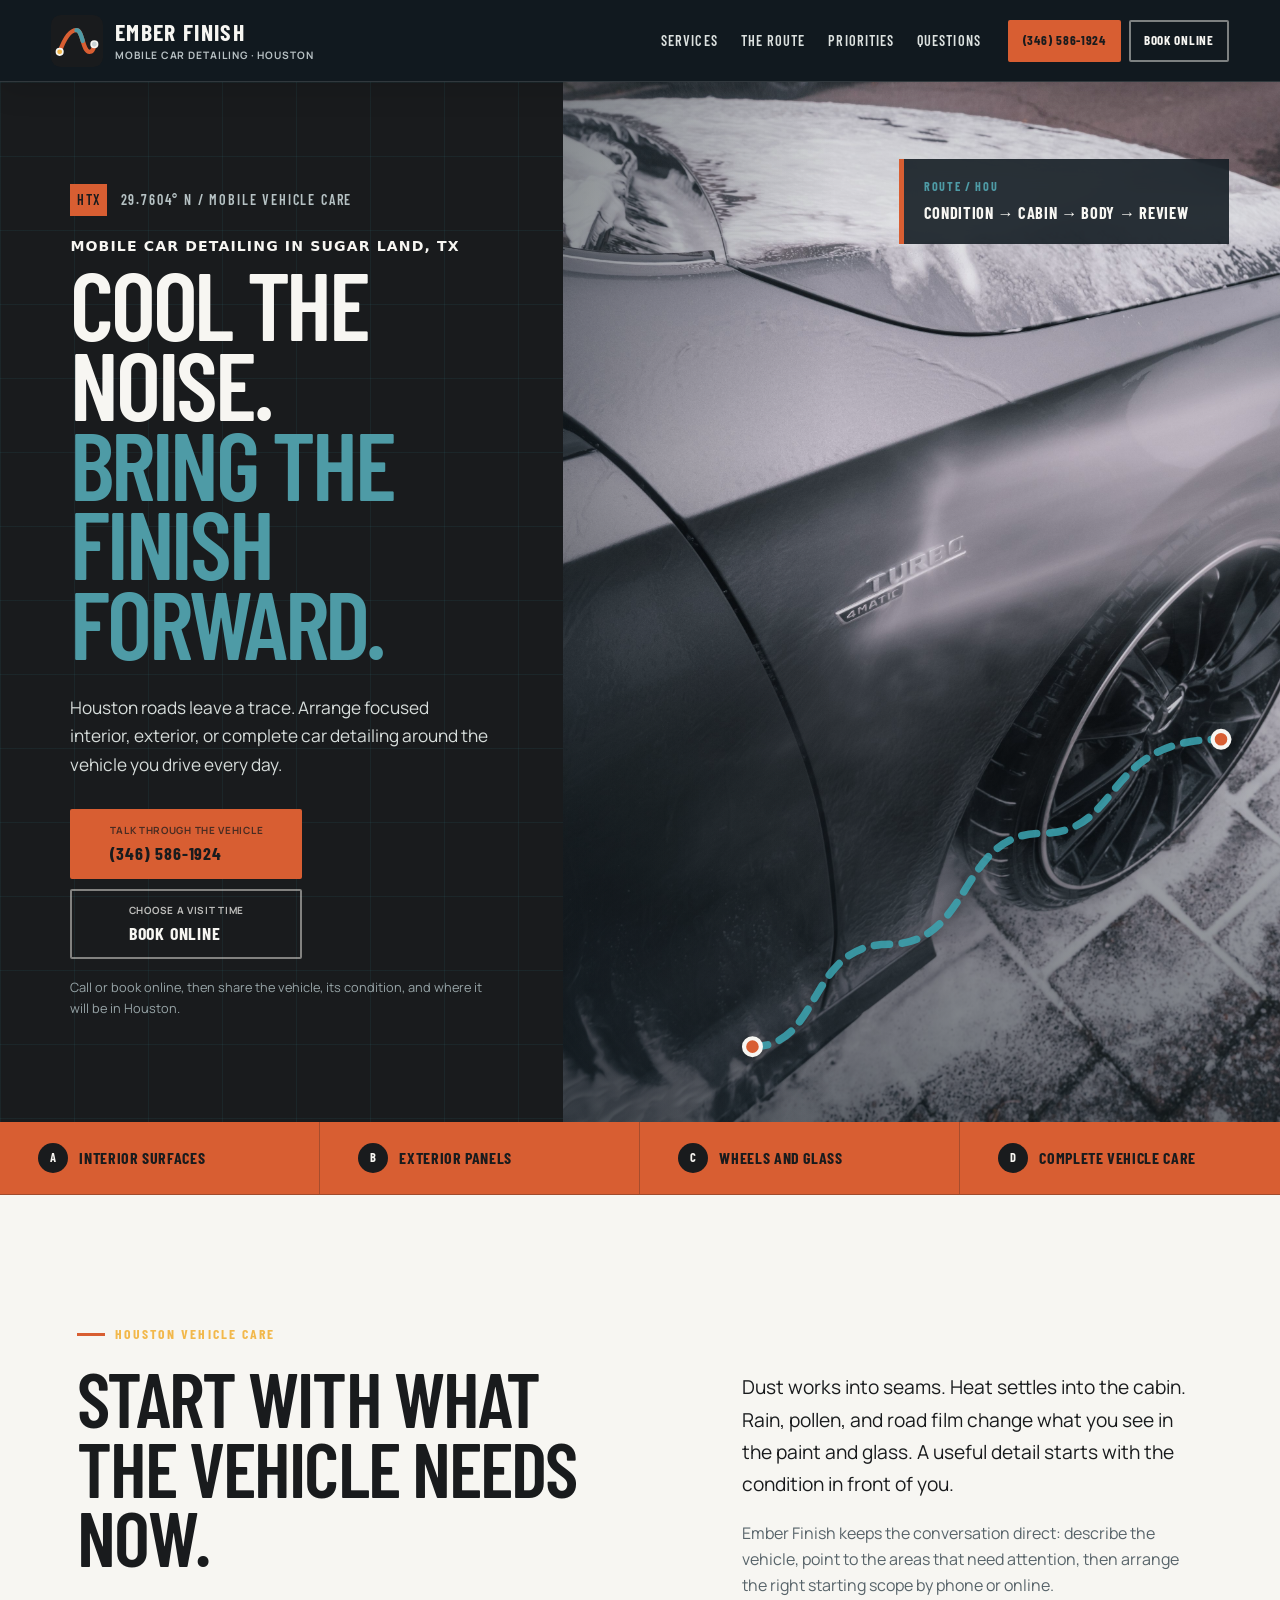
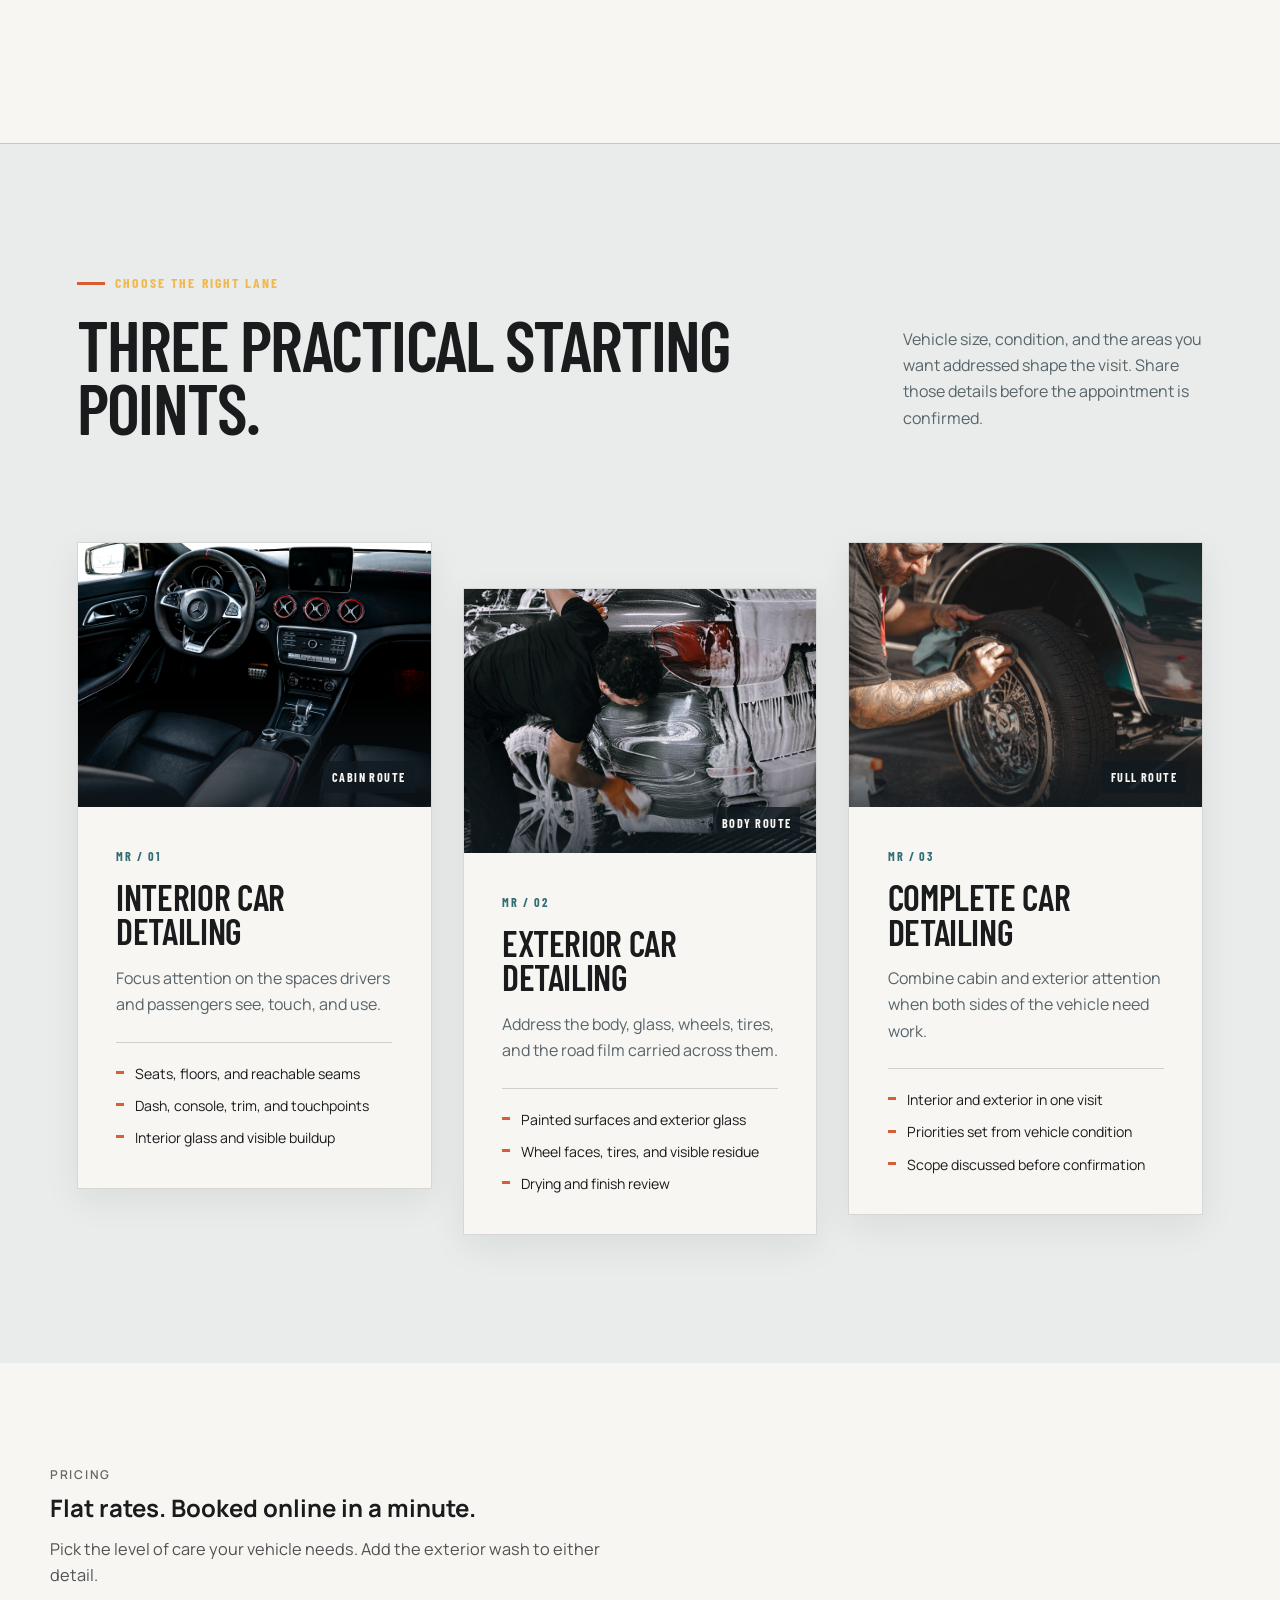
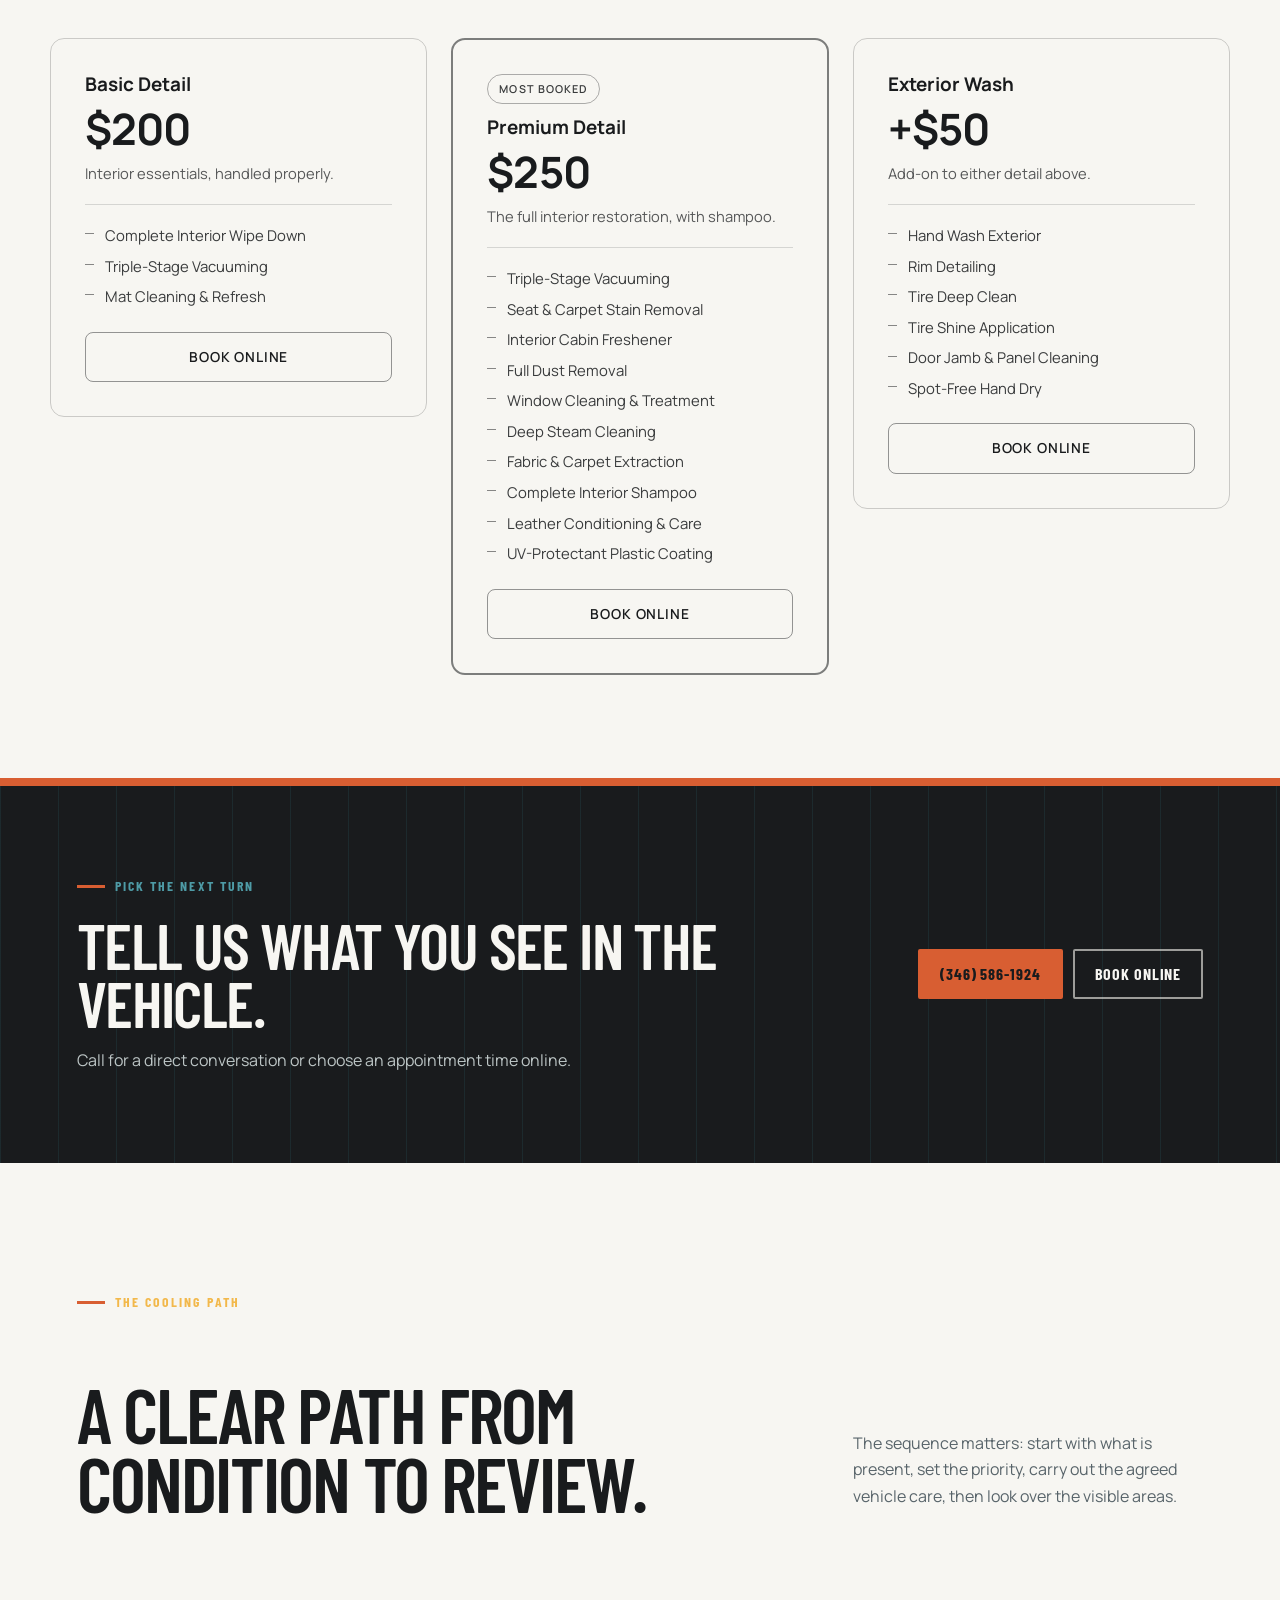
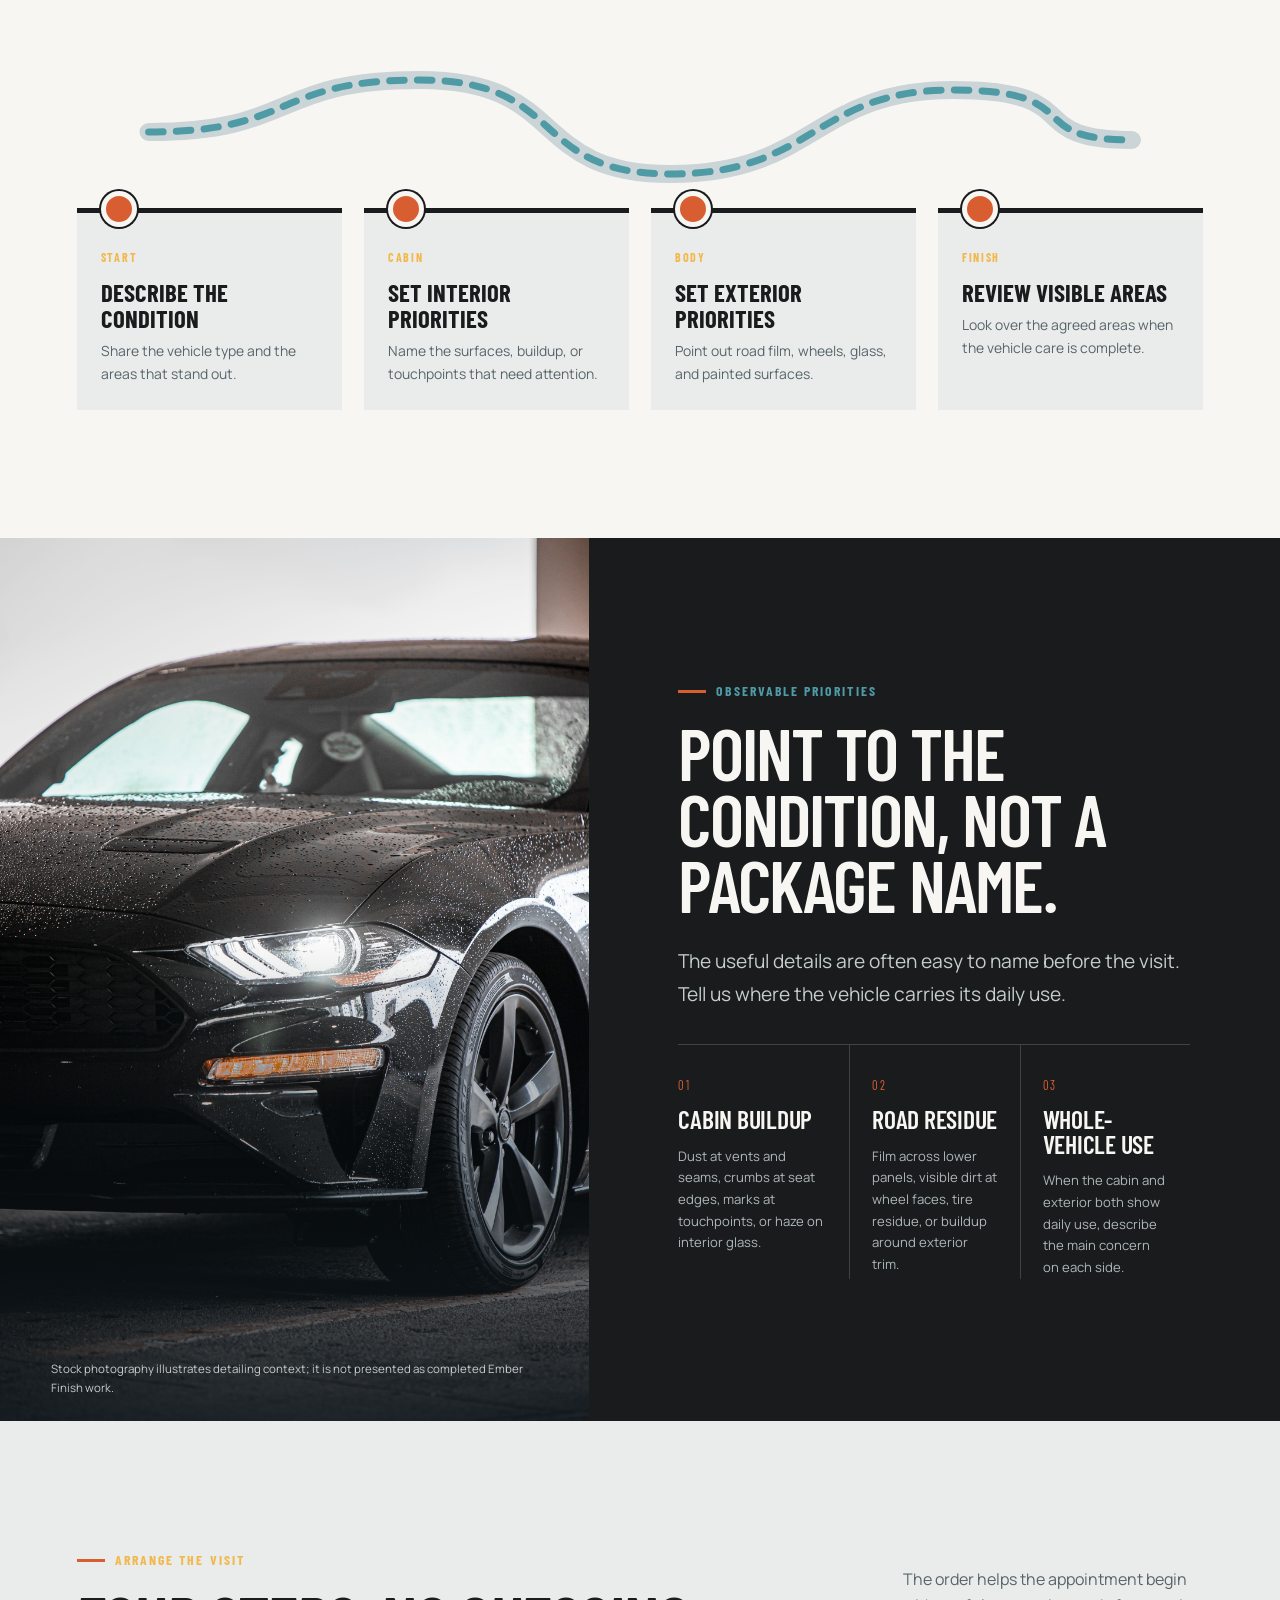
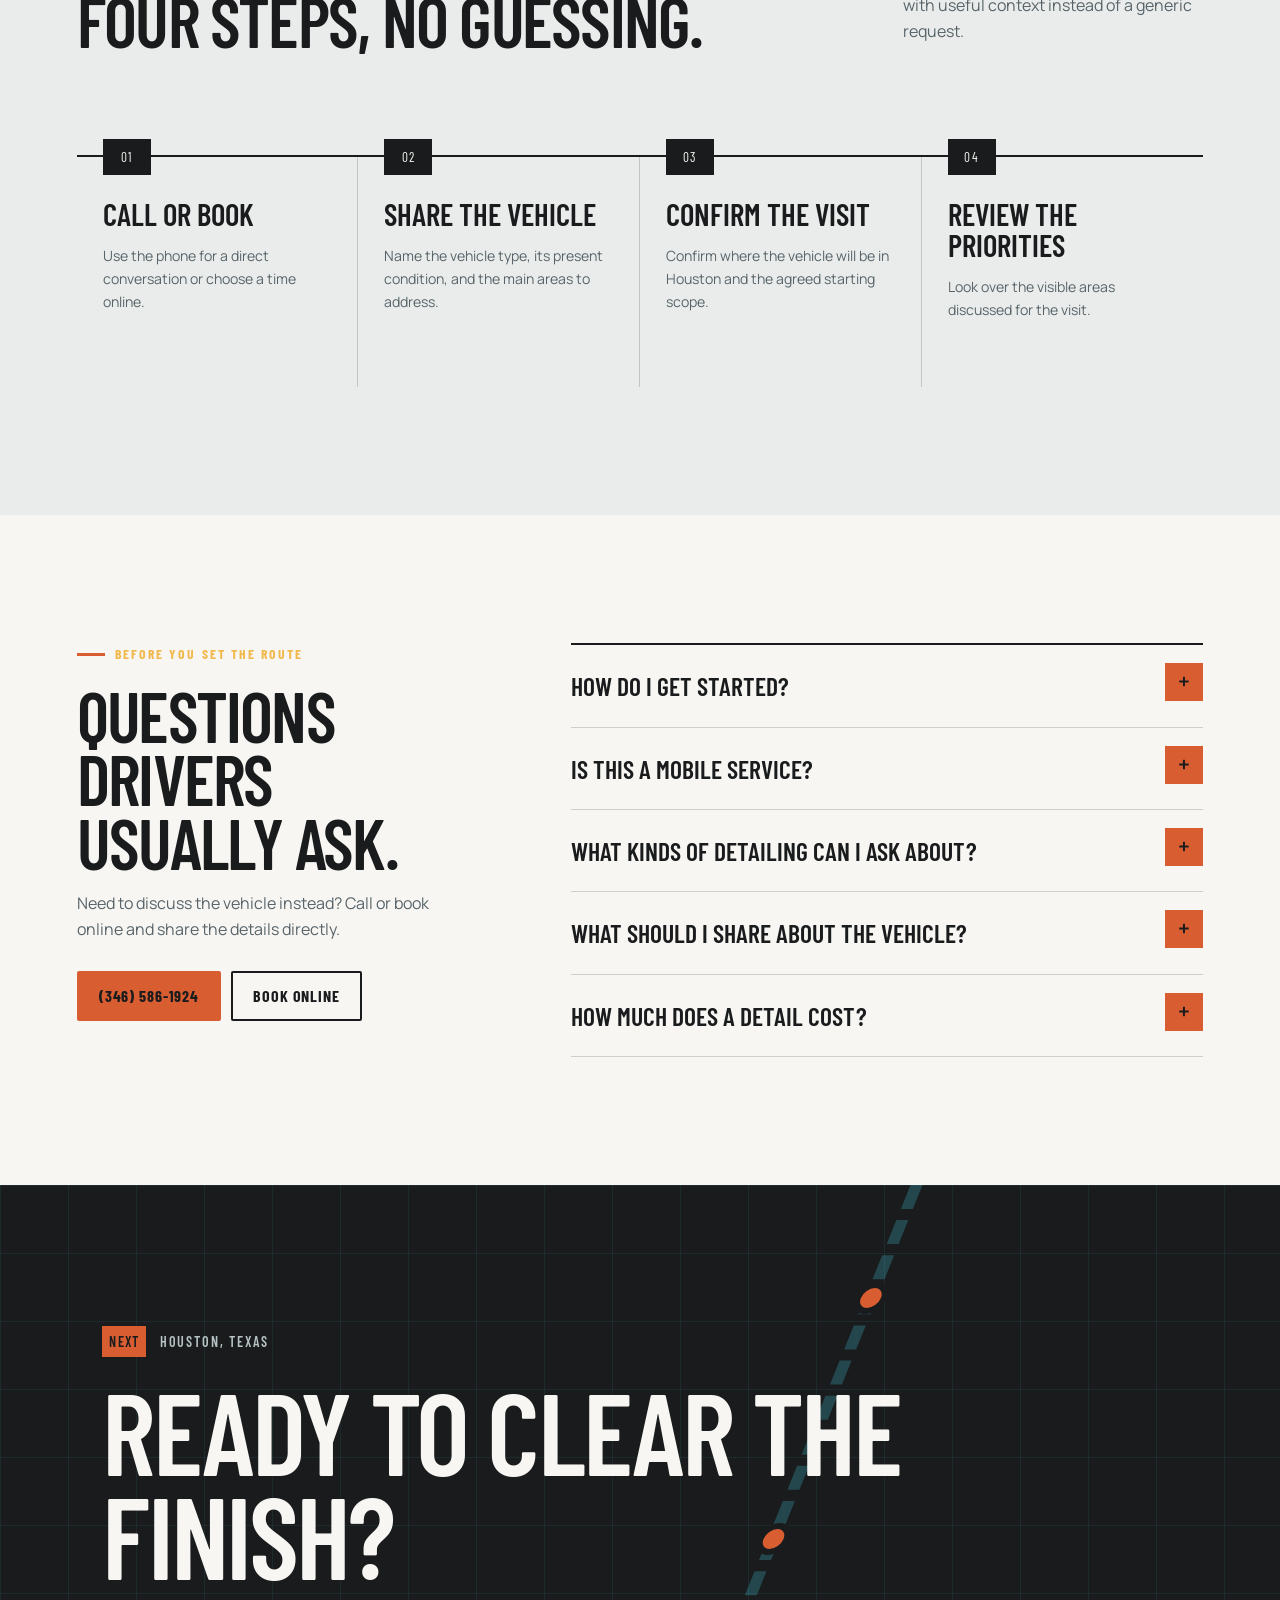
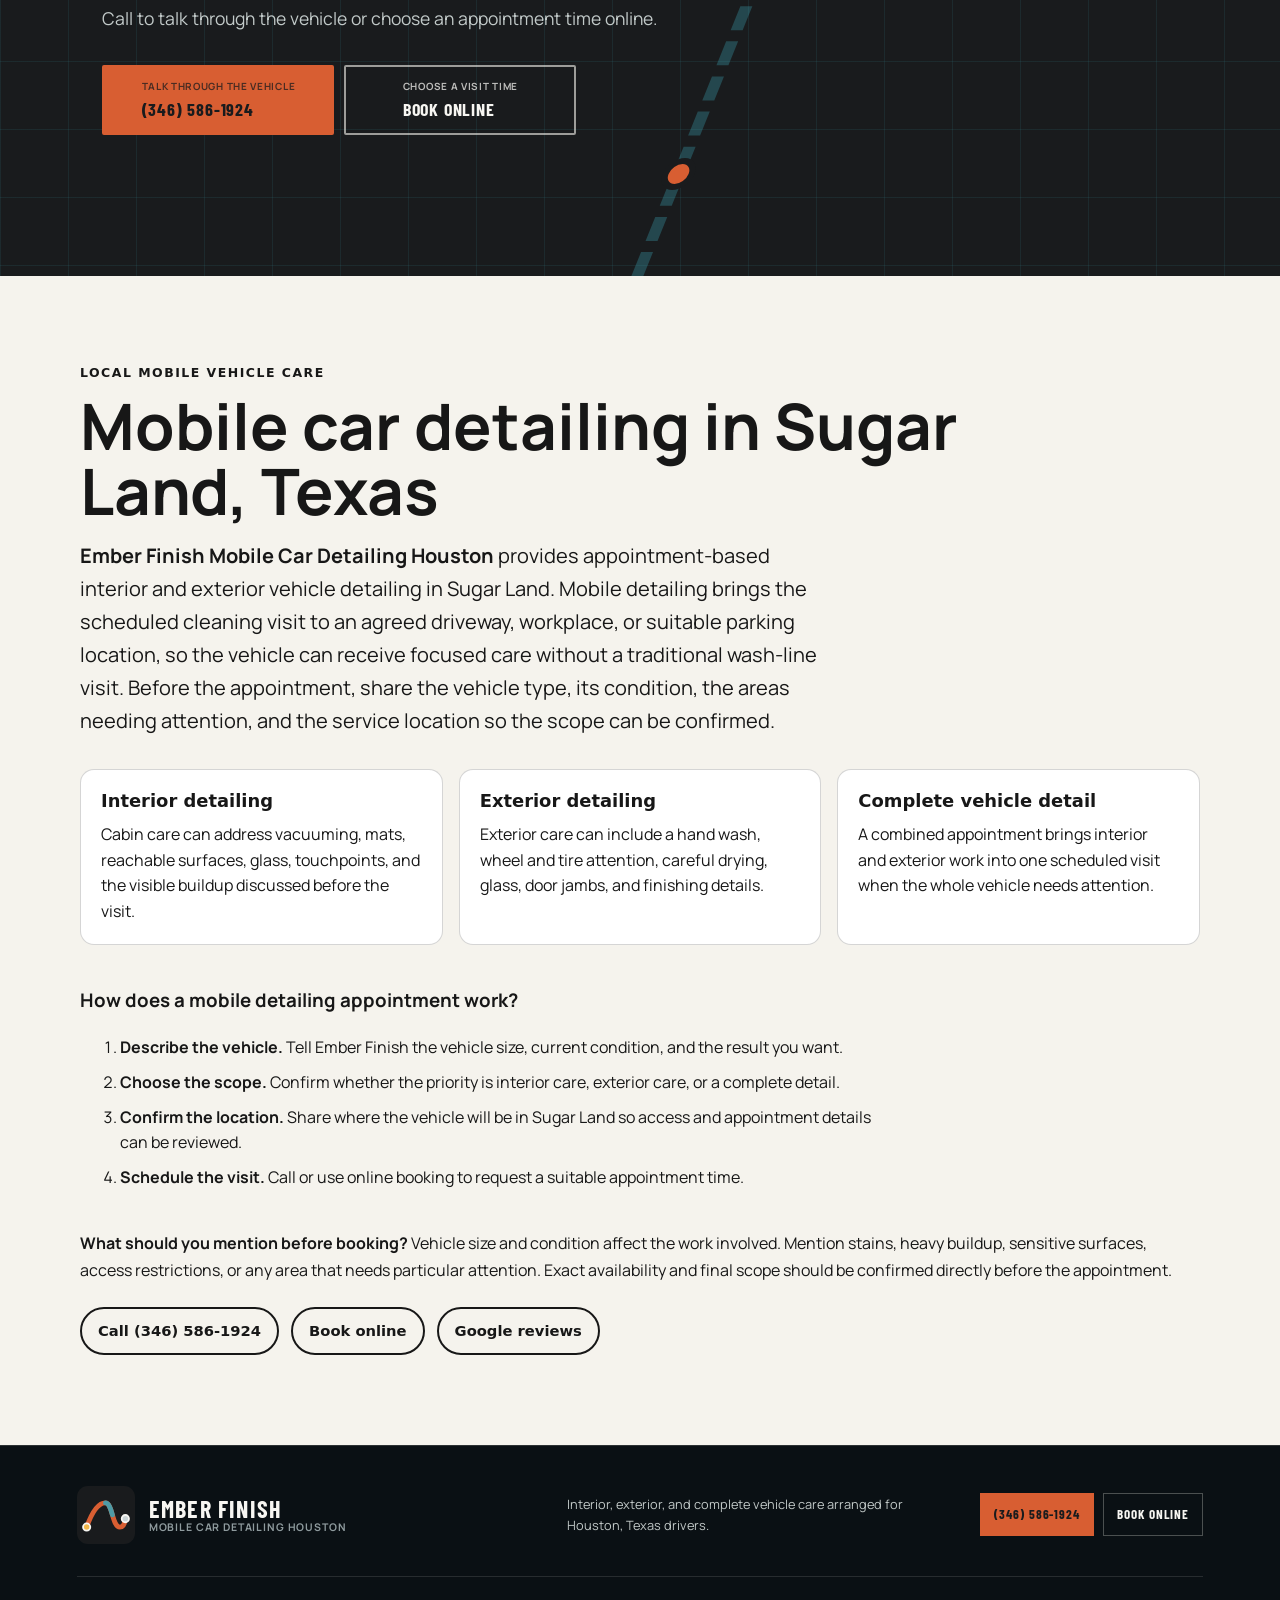
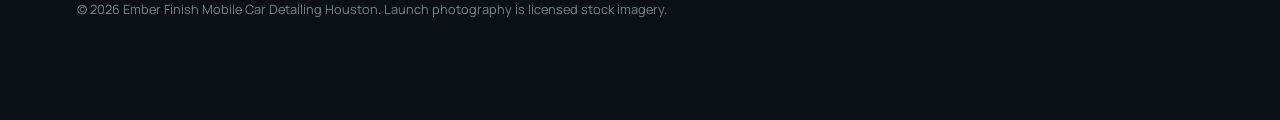
==== commit 956943cd: "Improve local SEO and AI search visibility" ====
--- a/index.html
+++ b/index.html
@@ -3,14 +3,8 @@
 <head>
   <meta charset="utf-8">
   <meta name="viewport" content="width=device-width, initial-scale=1">
-  <title>Ember Finish Mobile Car Detailing Houston | Call or Book Online</title>
-  <meta name="description" content="Mobile car detailing in Houston, Texas for interior, exterior, and complete vehicle care. Call Ember Finish or book an appointment online.">
+  <title>Mobile Car Detailing in Sugar Land, TX | Ember Finish</title>
   <meta name="theme-color" content="#191b1d">
-  <meta property="og:title" content="Ember Finish Mobile Car Detailing Houston">
-  <meta property="og:description" content="Call or book mobile car detailing for interior, exterior, and complete vehicle care in Houston, Texas.">
-  <meta property="og:type" content="website">
-  <meta property="og:url" content="https://emberfinish.shop/">
-  <meta property="og:image" content="https://emberfinish.shop/assets/hero-route.jpg">
   <link rel="canonical" href="https://emberfinish.shop/">
   <link rel="icon" href="/assets/favicon.svg" type="image/svg+xml">
   <link rel="preconnect" href="https://fonts.googleapis.com">
@@ -19,97 +13,181 @@
   <link rel="preload" href="/assets/hero-route.jpg" as="image">
   <link rel="stylesheet" href="/styles.css">
   <script type="application/ld+json">
+{
+  "@context": "https://schema.org",
+  "@type": "AutomotiveBusiness",
+  "name": "Ember Finish Mobile Car Detailing Houston",
+  "url": "https://emberfinish.shop/",
+  "telephone": "+1 346-586-1924",
+  "address": {
+    "@type": "PostalAddress",
+    "streetAddress": "5725 Commonwealth Blvd",
+    "addressLocality": "Sugar Land",
+    "addressRegion": "TX",
+    "postalCode": "77479",
+    "addressCountry": "US"
+  },
+  "description": "Mobile car detailing in Houston, Texas with interior, exterior, and complete vehicle care appointments.",
+  "areaServed": {
+    "@type": "City",
+    "name": "Sugar Land",
+    "containedInPlace": {
+      "@type": "State",
+      "name": "Texas"
+    }
+  },
+  "hasOfferCatalog": {
+    "@type": "OfferCatalog",
+    "name": "Car detailing services",
+    "itemListElement": [
       {
-        "@context": "https://schema.org",
-        "@type": "LocalBusiness",
-        "name": "Ember Finish Mobile Car Detailing Houston",
-        "url": "https://emberfinish.shop/",
-        "telephone": "+1 346-586-1924",
-        "address": {
-          "@type": "PostalAddress",
-          "streetAddress": "5725 Commonwealth Blvd",
-          "addressLocality": "Sugar Land",
-          "addressRegion": "TX",
-          "postalCode": "77479",
-          "addressCountry": "US"
-        },
-        "description": "Mobile car detailing in Houston, Texas with interior, exterior, and complete vehicle care appointments.",
-        "areaServed": {
-          "@type": "City",
-          "name": "Houston",
-          "containedInPlace": {
-            "@type": "State",
-            "name": "Texas"
-          }
-        },
-        "hasOfferCatalog": {
-          "@type": "OfferCatalog",
-          "name": "Car detailing services",
-          "itemListElement": [
-            {
-              "@type": "Offer",
-              "itemOffered": {
-                "@type": "Service",
-                "name": "Interior car detailing"
-              }
-            },
-            {
-              "@type": "Offer",
-              "itemOffered": {
-                "@type": "Service",
-                "name": "Exterior car detailing"
-              }
-            },
-            {
-              "@type": "Offer",
-              "itemOffered": {
-                "@type": "Service",
-                "name": "Complete car detailing"
-              }
-            }
-          ]
-        },
-        "priceRange": "$200-$250",
-        "makesOffer": [
-          {
-            "@type": "Offer",
-            "name": "Basic Detail",
-            "price": "200",
-            "priceCurrency": "USD",
-            "availability": "https://schema.org/InStock",
-            "itemOffered": {
-              "@type": "Service",
-              "name": "Basic Detail",
-              "description": "Interior essentials: complete interior wipe down, triple-stage vacuuming, and mat cleaning and refresh."
-            }
-          },
-          {
-            "@type": "Offer",
-            "name": "Premium Detail",
-            "price": "250",
-            "priceCurrency": "USD",
-            "availability": "https://schema.org/InStock",
-            "itemOffered": {
-              "@type": "Service",
-              "name": "Premium Detail",
-              "description": "The full interior restoration, including complete interior shampoo, deep steam cleaning, fabric and carpet extraction, and leather conditioning."
-            }
-          },
-          {
-            "@type": "Offer",
-            "name": "Exterior Wash",
-            "price": "50",
-            "priceCurrency": "USD",
-            "availability": "https://schema.org/InStock",
-            "itemOffered": {
-              "@type": "Service",
-              "name": "Exterior Wash",
-              "description": "Add-on exterior wash: hand wash, rim detailing, tire deep clean and shine, door jamb cleaning, and spot-free hand dry."
-            }
-          }
-        ]
+        "@type": "Offer",
+        "itemOffered": {
+          "@type": "Service",
+          "name": "Interior car detailing"
+        }
+      },
+      {
+        "@type": "Offer",
+        "itemOffered": {
+          "@type": "Service",
+          "name": "Exterior car detailing"
+        }
+      },
+      {
+        "@type": "Offer",
+        "itemOffered": {
+          "@type": "Service",
+          "name": "Complete car detailing"
+        }
       }
+    ]
+  },
+  "priceRange": "$200-$250",
+  "makesOffer": [
+    {
+      "@type": "Offer",
+      "name": "Basic Detail",
+      "price": "200",
+      "priceCurrency": "USD",
+      "availability": "https://schema.org/InStock",
+      "itemOffered": {
+        "@type": "Service",
+        "name": "Basic Detail",
+        "description": "Interior essentials: complete interior wipe down, triple-stage vacuuming, and mat cleaning and refresh."
+      }
+    },
+    {
+      "@type": "Offer",
+      "name": "Premium Detail",
+      "price": "250",
+      "priceCurrency": "USD",
+      "availability": "https://schema.org/InStock",
+      "itemOffered": {
+        "@type": "Service",
+        "name": "Premium Detail",
+        "description": "The full interior restoration, including complete interior shampoo, deep steam cleaning, fabric and carpet extraction, and leather conditioning."
+      }
+    },
+    {
+      "@type": "Offer",
+      "name": "Exterior Wash",
+      "price": "50",
+      "priceCurrency": "USD",
+      "availability": "https://schema.org/InStock",
+      "itemOffered": {
+        "@type": "Service",
+        "name": "Exterior Wash",
+        "description": "Add-on exterior wash: hand wash, rim detailing, tire deep clean and shine, door jamb cleaning, and spot-free hand dry."
+      }
+    }
+  ],
+  "@id": "https://emberfinish.shop/#business",
+  "geo": {
+    "@type": "GeoCoordinates",
+    "latitude": 29.558053291949,
+    "longitude": -95.598882177998
+  },
+  "image": "https://emberfinish.shop/assets/hero-route.jpg",
+  "sameAs": [
+    "https://g.page/r/CX_oWRgSsveZEBM/review"
+  ],
+  "contactPoint": {
+    "@type": "ContactPoint",
+    "telephone": "+1 346-586-1924",
+    "contactType": "customer service",
+    "areaServed": "US-TX",
+    "availableLanguage": "English"
+  }
+}
     </script>
+<!-- SEO-GEO:START -->
+  <meta name="description" content="Mobile car detailing in Sugar Land, TX from Ember Finish, with interior cleaning, exterior hand washing, and complete details. Call or book online.">
+  <meta name="robots" content="index, follow, max-image-preview:large, max-snippet:-1, max-video-preview:-1">
+  <meta property="og:locale" content="en_US">
+  <meta property="og:type" content="website">
+  <meta property="og:site_name" content="Ember Finish">
+  <meta property="og:title" content="Mobile Car Detailing in Sugar Land, TX | Ember Finish">
+  <meta property="og:description" content="Mobile car detailing in Sugar Land, TX from Ember Finish, with interior cleaning, exterior hand washing, and complete details. Call or book online.">
+  <meta property="og:url" content="https://emberfinish.shop/">
+  <meta property="og:image" content="https://emberfinish.shop/assets/hero-route.jpg">
+  <meta name="twitter:image" content="https://emberfinish.shop/assets/hero-route.jpg">
+  <meta name="twitter:card" content="summary_large_image">
+  <meta name="twitter:title" content="Mobile Car Detailing in Sugar Land, TX | Ember Finish">
+  <meta name="twitter:description" content="Mobile car detailing in Sugar Land, TX from Ember Finish, with interior cleaning, exterior hand washing, and complete details. Call or book online.">
+  <style id="seo-geo-styles">
+    .seo-local-intent { display:block; margin:0 0 .55rem; font:700 clamp(.78rem,1.1vw,.95rem)/1.2 system-ui,sans-serif; letter-spacing:.08em; text-transform:uppercase; }
+    .seo-geo-section { background:#f5f3ed; color:#171717; padding:clamp(3.5rem,7vw,6.5rem) clamp(1.25rem,5vw,5rem); }
+    .seo-geo-inner { width:min(1120px,100%); margin:0 auto; }
+    .seo-geo-kicker { margin:0 0 .75rem; font:700 .78rem/1.2 system-ui,sans-serif; letter-spacing:.12em; text-transform:uppercase; }
+    .seo-geo-section h2 { max-width:22ch; margin:0 0 1rem; color:inherit; font-size:clamp(2rem,5vw,4rem); line-height:1.02; }
+    .seo-geo-answer { max-width:760px; margin:0 0 2rem; font-size:clamp(1.05rem,2vw,1.25rem); line-height:1.65; }
+    .seo-geo-grid { display:grid; grid-template-columns:repeat(3,minmax(0,1fr)); gap:1rem; margin:2rem 0; }
+    .seo-geo-card { border:1px solid rgba(23,23,23,.18); border-radius:14px; padding:1.25rem; background:#fff; }
+    .seo-geo-card h3 { margin:0 0 .6rem; color:inherit; font:700 1.12rem/1.25 system-ui,sans-serif; }
+    .seo-geo-card p { margin:0; line-height:1.6; }
+    .seo-geo-steps { max-width:820px; margin:2.5rem 0; }
+    .seo-geo-steps li { margin:.65rem 0; line-height:1.55; }
+    .seo-geo-actions { display:flex; flex-wrap:wrap; gap:.75rem; margin-top:1.5rem; }
+    .seo-geo-action { display:inline-flex; align-items:center; min-height:48px; padding:.75rem 1rem; border:2px solid currentColor; border-radius:999px; color:inherit; font:700 .92rem/1 system-ui,sans-serif; text-decoration:none; }
+    @media (max-width:760px) { .seo-geo-grid { grid-template-columns:1fr; } }
+  </style>
+<!-- SEO-GEO:END -->
+  <script id="seo-geo-entity-schema" type="application/ld+json">
+{
+  "@context": "https://schema.org",
+  "@graph": [
+    {
+      "@type": "WebSite",
+      "@id": "https://emberfinish.shop/#website",
+      "url": "https://emberfinish.shop/",
+      "name": "Ember Finish Mobile Car Detailing Houston",
+      "inLanguage": "en-US",
+      "publisher": {
+        "@id": "https://emberfinish.shop/#business"
+      }
+    },
+    {
+      "@type": "Service",
+      "@id": "https://emberfinish.shop/#mobile-car-detailing",
+      "name": "Mobile Car Detailing in Sugar Land, Texas",
+      "serviceType": "Mobile car detailing",
+      "provider": {
+        "@id": "https://emberfinish.shop/#business"
+      },
+      "areaServed": {
+        "@type": "City",
+        "name": "Sugar Land",
+        "containedInPlace": {
+          "@type": "State",
+          "name": "Texas"
+        }
+      },
+      "url": "https://emberfinish.shop/#services"
+    }
+  ]
+}
+  </script>
 </head>
 <body>
   <a class="skip-link" href="#main">Skip to content</a>
@@ -144,7 +222,7 @@
     <section class="hero" id="top">
       <div class="hero-copy">
         <p class="coordinate"><span>HTX</span> 29.7604° N / Mobile vehicle care</p>
-        <h1>Cool the noise. <em>Bring the finish forward.</em></h1>
+        <h1><span class="seo-local-intent" data-seo-local-intent>Mobile Car Detailing in Sugar Land, TX</span>Cool the noise. <em>Bring the finish forward.</em></h1>
         <p class="hero-lede">Houston roads leave a trace. Arrange focused interior, exterior, or complete car detailing around the vehicle you drive every day.</p>
         <div class="action-pair hero-actions">
           <a class="button button-call button-large" href="tel:+13465861924">
@@ -458,6 +536,47 @@
         </a>
       </div>
     </section>
+  <!-- SEO-GEO-LOCAL:START -->
+    <section class="seo-geo-section" id="local-detailing" aria-labelledby="local-detailing-title">
+      <div class="seo-geo-inner">
+        <p class="seo-geo-kicker">Local mobile vehicle care</p>
+        <h2 id="local-detailing-title">Mobile car detailing in Sugar Land, Texas</h2>
+        <p class="seo-geo-answer"><strong>Ember Finish Mobile Car Detailing Houston</strong> provides appointment-based interior and exterior vehicle detailing in Sugar Land. Mobile detailing brings the scheduled cleaning visit to an agreed driveway, workplace, or suitable parking location, so the vehicle can receive focused care without a traditional wash-line visit. Before the appointment, share the vehicle type, its condition, the areas needing attention, and the service location so the scope can be confirmed.</p>
+
+        <div class="seo-geo-grid" aria-label="Available detailing options">
+          <article class="seo-geo-card">
+            <h3>Interior detailing</h3>
+            <p>Cabin care can address vacuuming, mats, reachable surfaces, glass, touchpoints, and the visible buildup discussed before the visit.</p>
+          </article>
+          <article class="seo-geo-card">
+            <h3>Exterior detailing</h3>
+            <p>Exterior care can include a hand wash, wheel and tire attention, careful drying, glass, door jambs, and finishing details.</p>
+          </article>
+          <article class="seo-geo-card">
+            <h3>Complete vehicle detail</h3>
+            <p>A combined appointment brings interior and exterior work into one scheduled visit when the whole vehicle needs attention.</p>
+          </article>
+        </div>
+
+        <div class="seo-geo-steps">
+          <h3>How does a mobile detailing appointment work?</h3>
+          <ol>
+            <li><strong>Describe the vehicle.</strong> Tell Ember Finish the vehicle size, current condition, and the result you want.</li>
+            <li><strong>Choose the scope.</strong> Confirm whether the priority is interior care, exterior care, or a complete detail.</li>
+            <li><strong>Confirm the location.</strong> Share where the vehicle will be in Sugar Land so access and appointment details can be reviewed.</li>
+            <li><strong>Schedule the visit.</strong> Call or use online booking to request a suitable appointment time.</li>
+          </ol>
+        </div>
+
+        <p><strong>What should you mention before booking?</strong> Vehicle size and condition affect the work involved. Mention stains, heavy buildup, sensitive surfaces, access restrictions, or any area that needs particular attention. Exact availability and final scope should be confirmed directly before the appointment.</p>
+        <div class="seo-geo-actions">
+          <a class="seo-geo-action" href="tel:+13465861924">Call (346) 586-1924</a>
+          <a class="seo-geo-action" href="https://cal.com/sumitdatta/auto-detail-service" target="_blank" rel="noopener">Book online</a>
+          <a class="seo-geo-action" href="https://g.page/r/CX_oWRgSsveZEBM/review" target="_blank" rel="noopener">Google reviews</a>
+        </div>
+      </div>
+    </section>
+<!-- SEO-GEO-LOCAL:END -->
   </main>
 
   <footer class="site-footer">
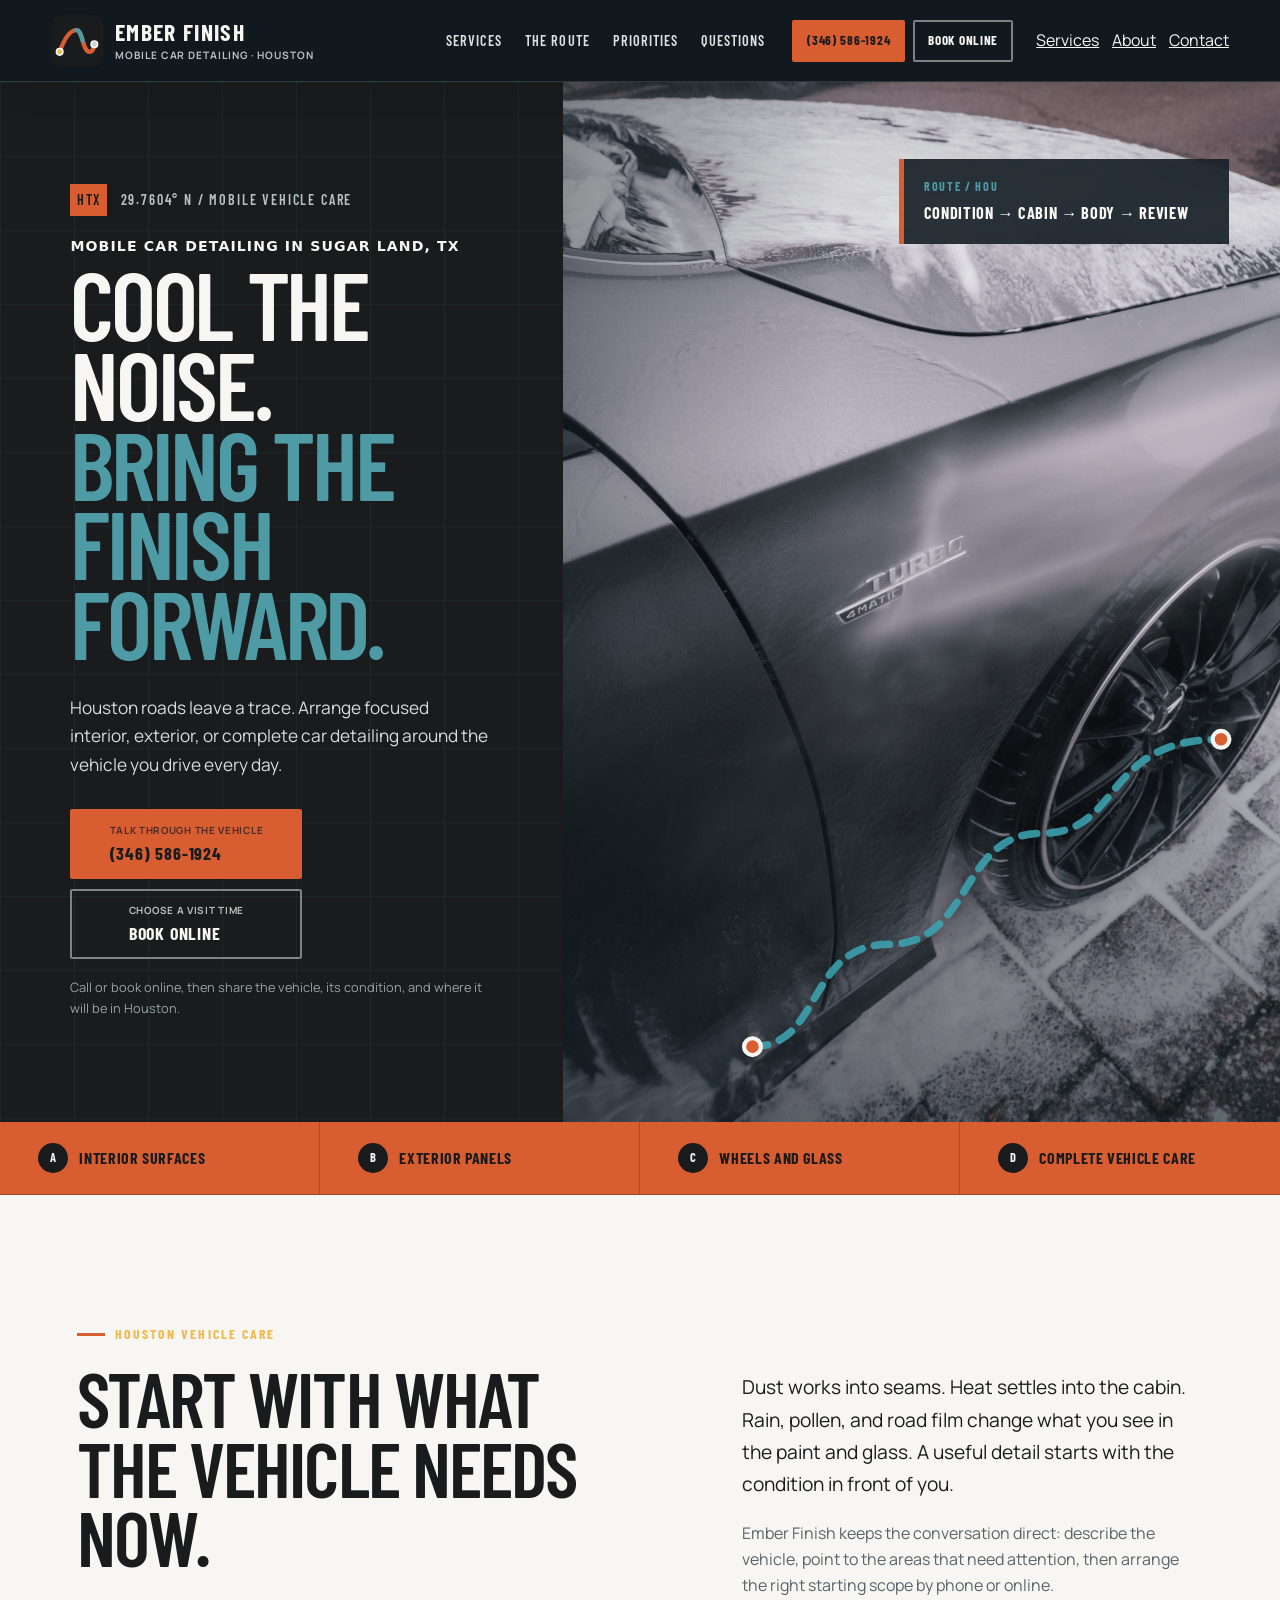
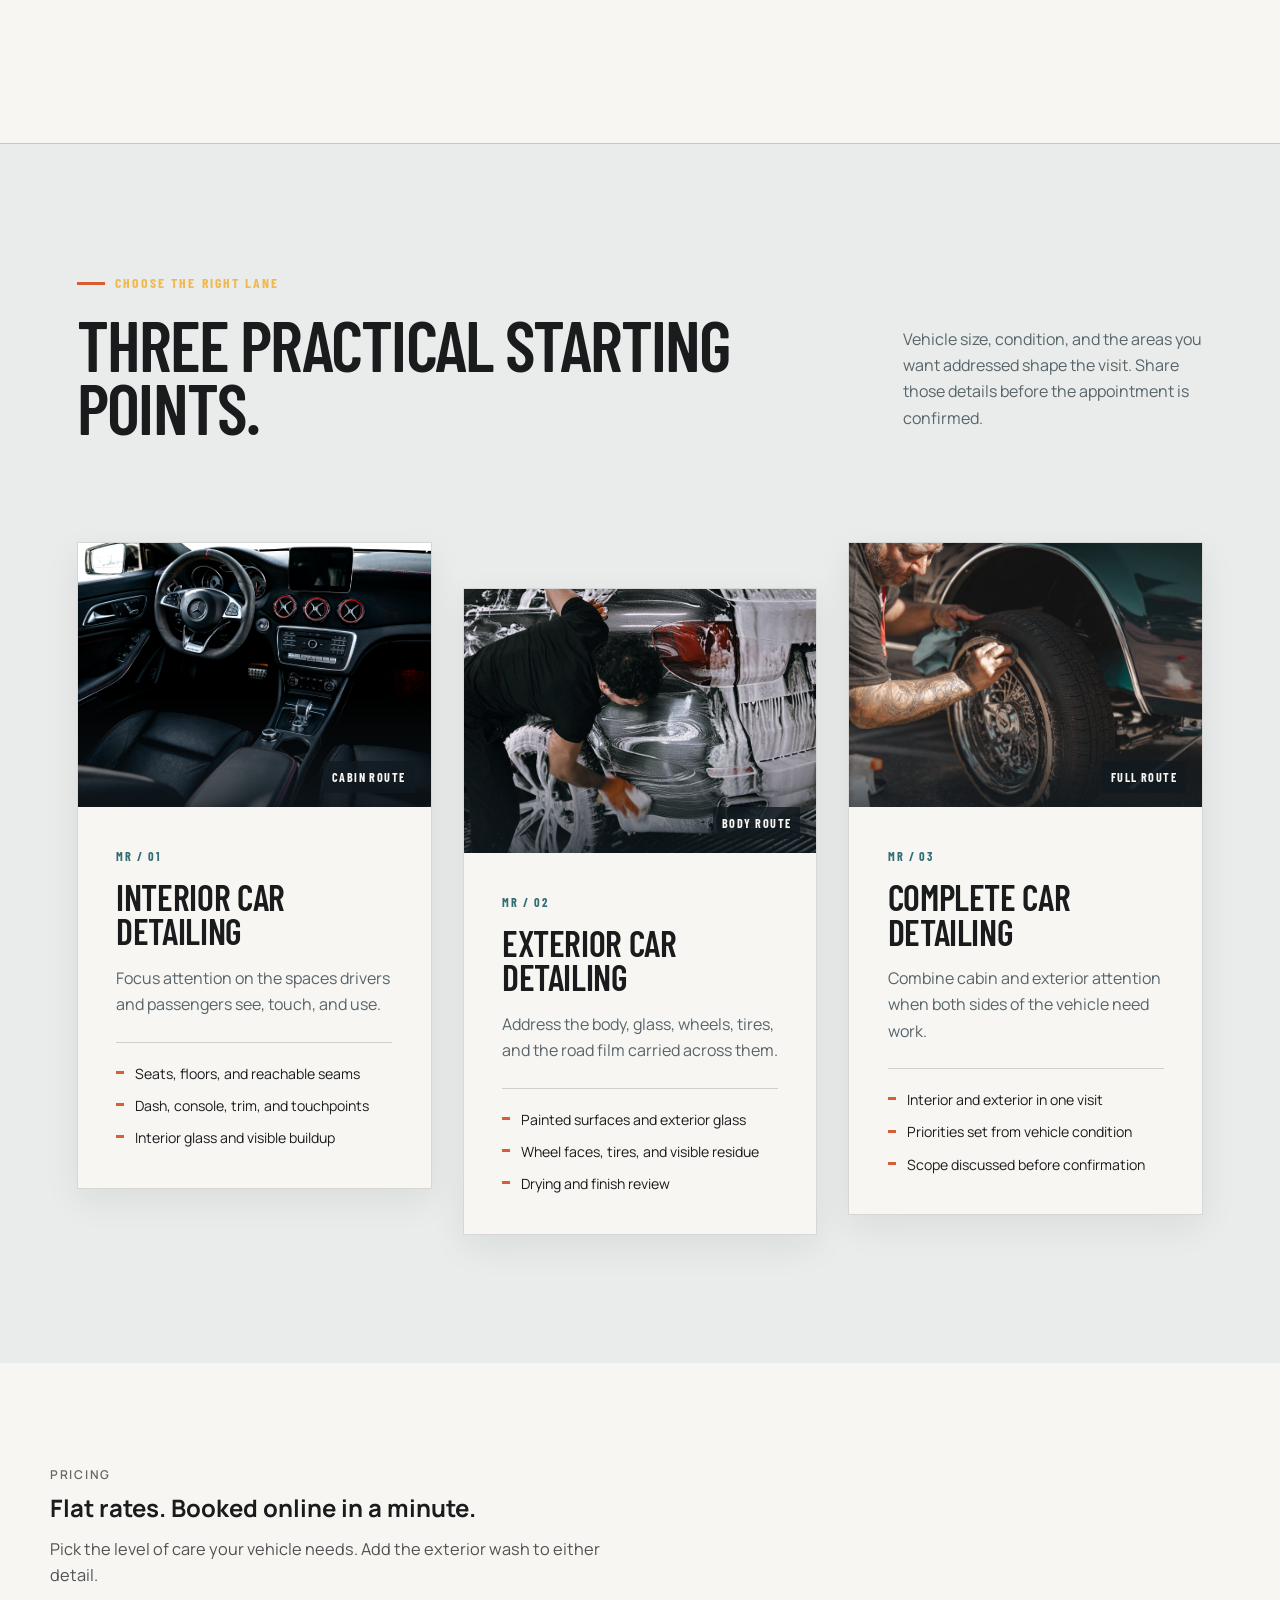
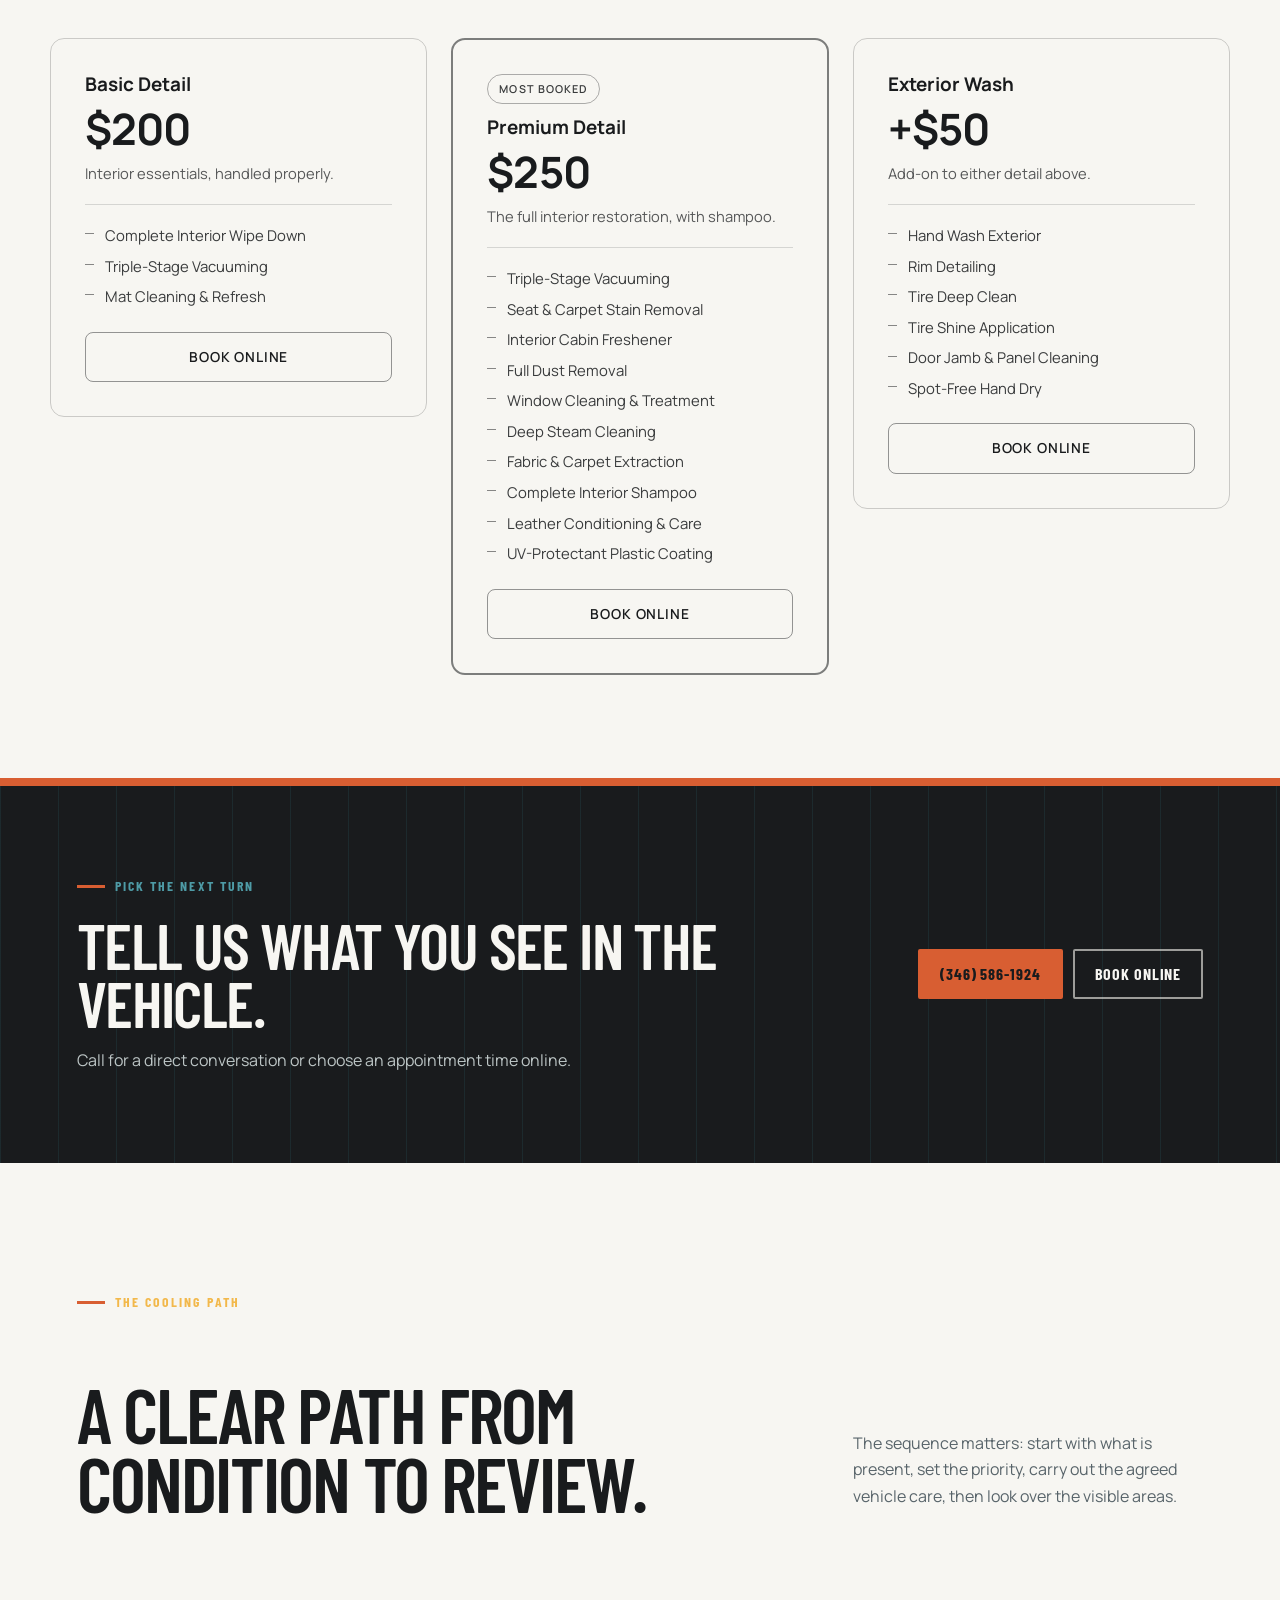
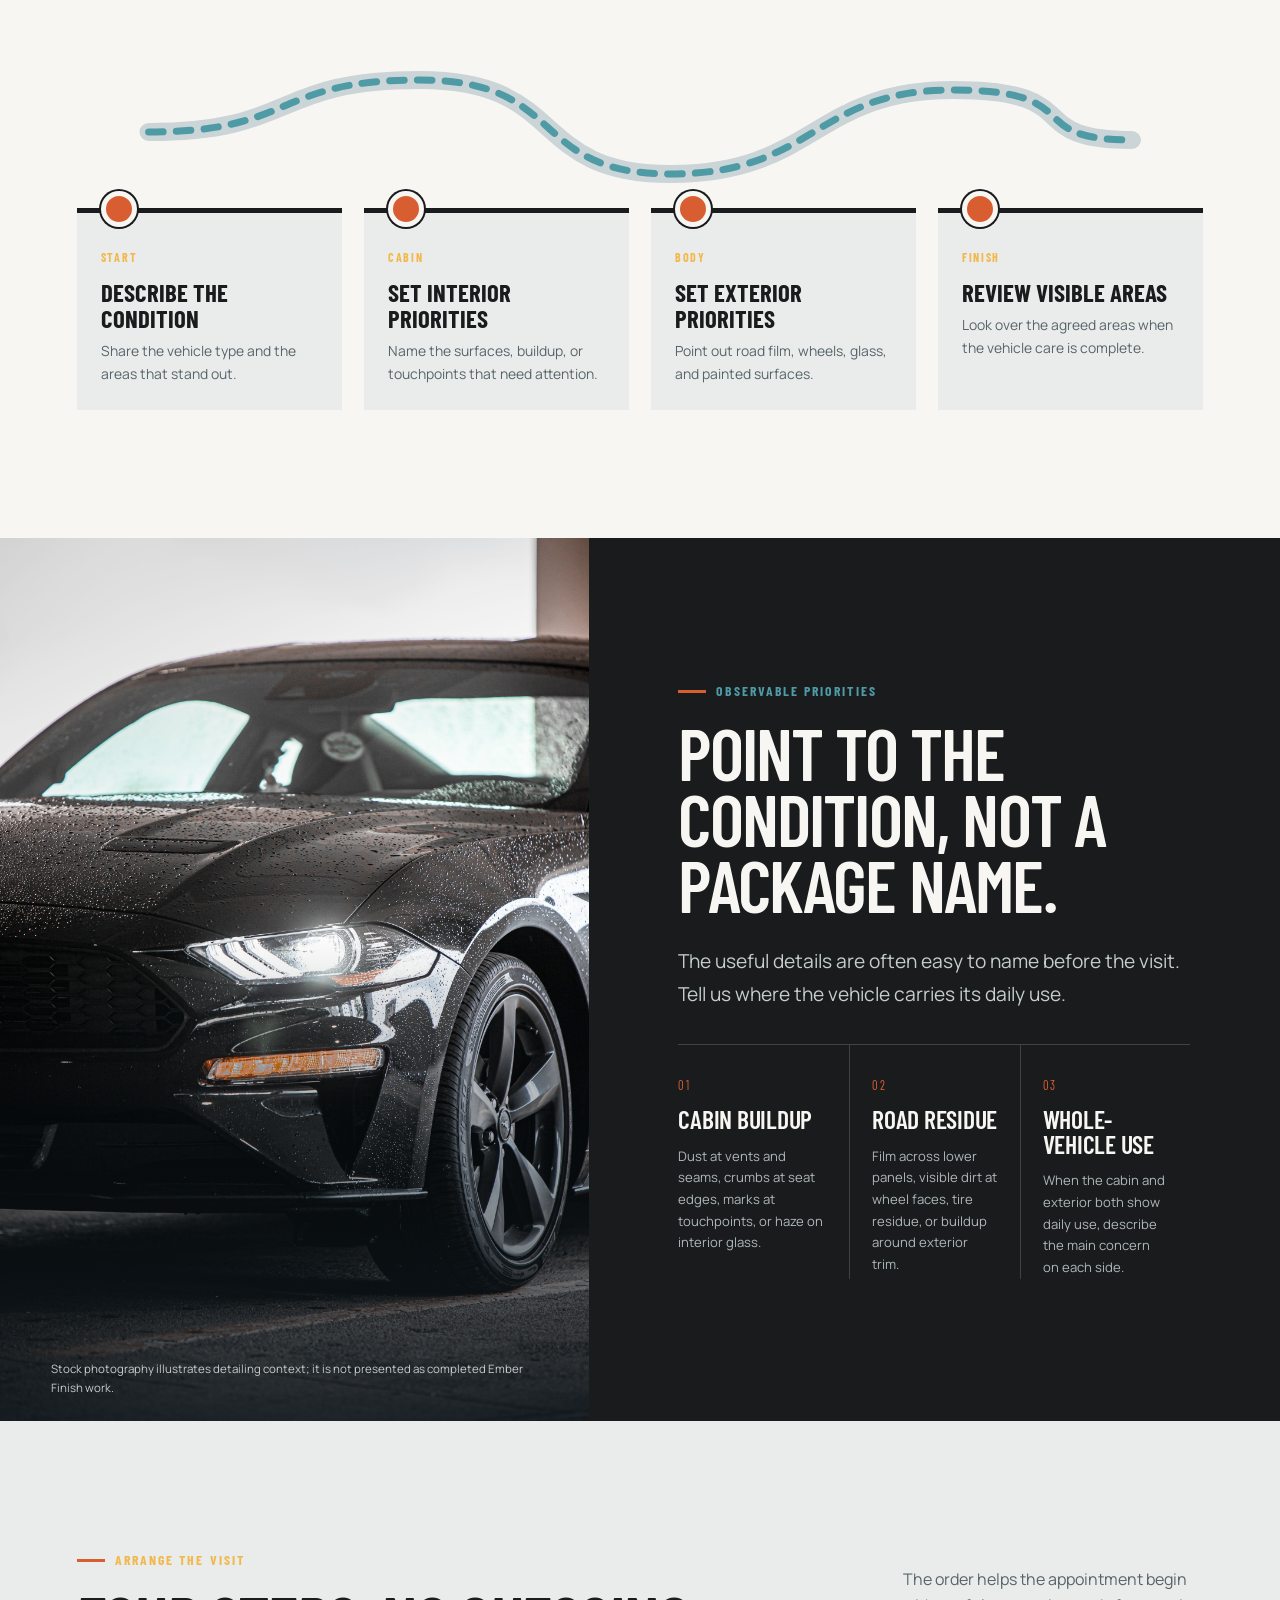
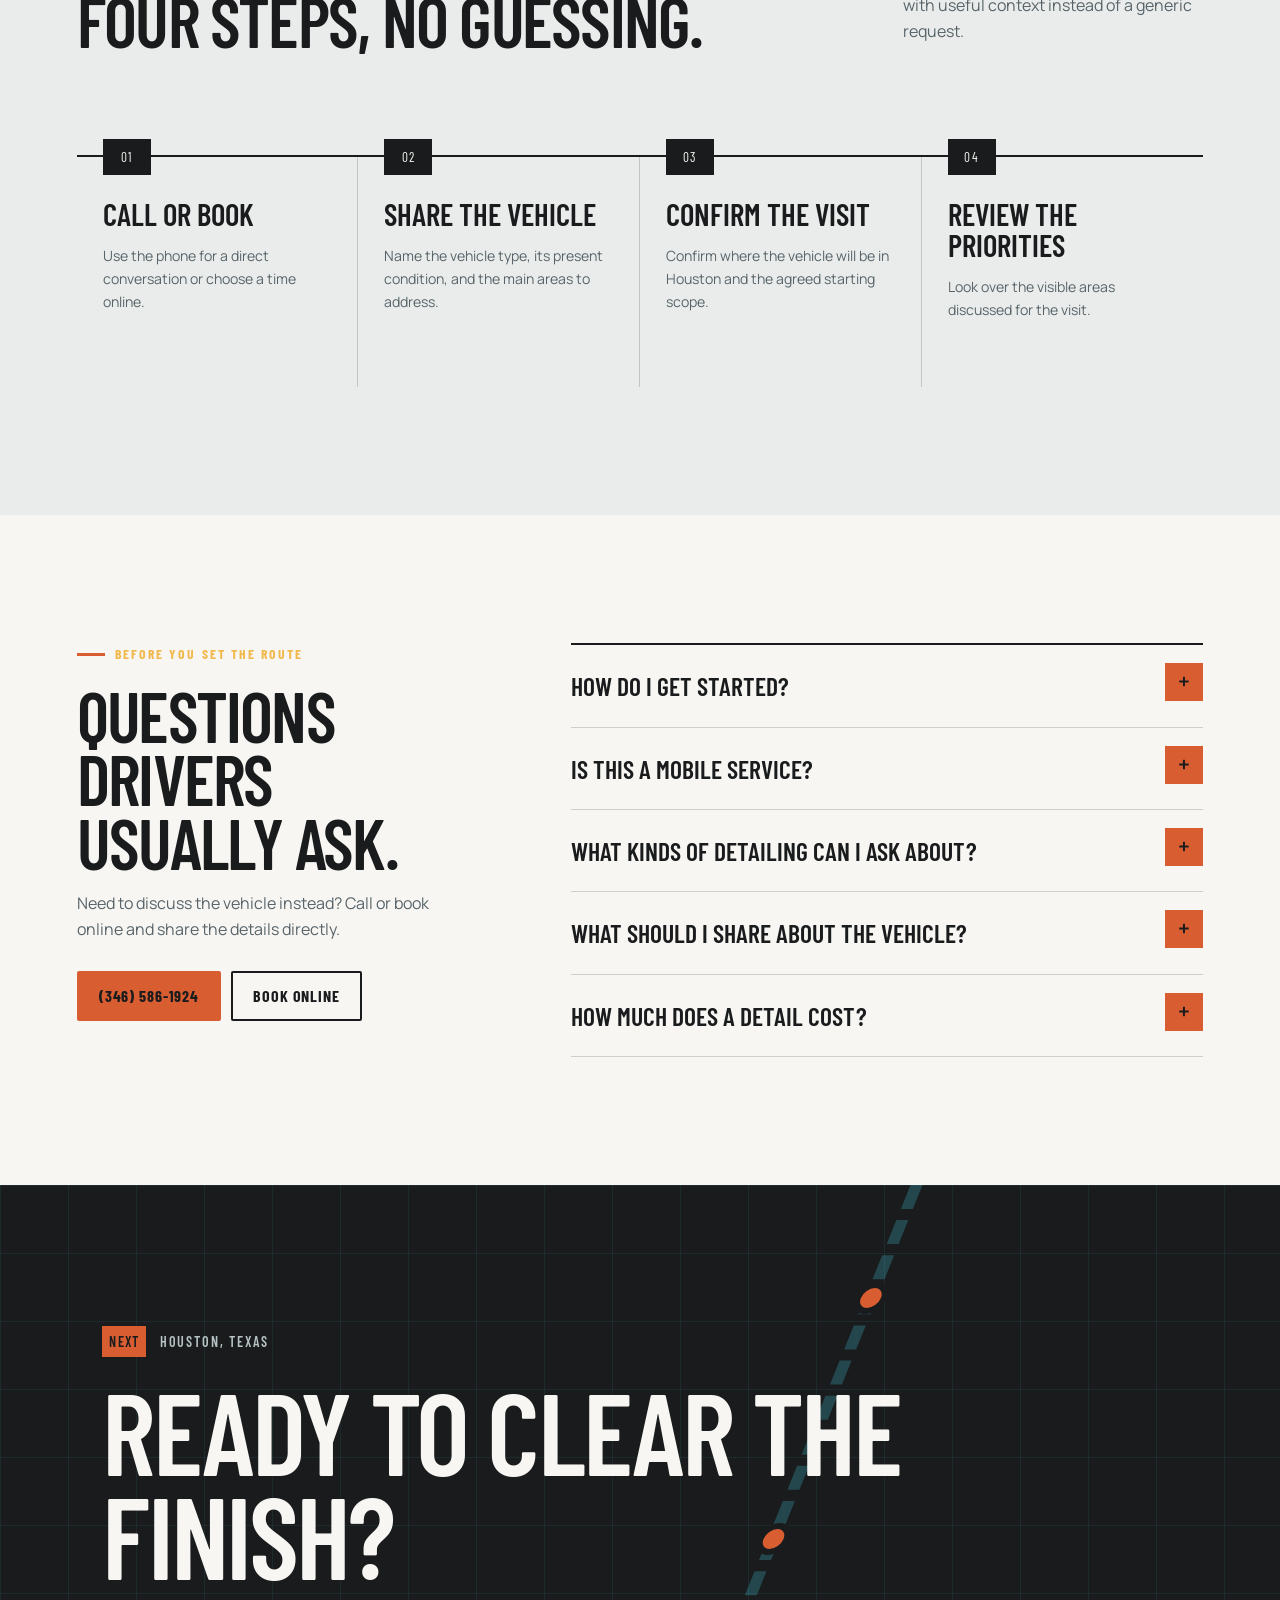
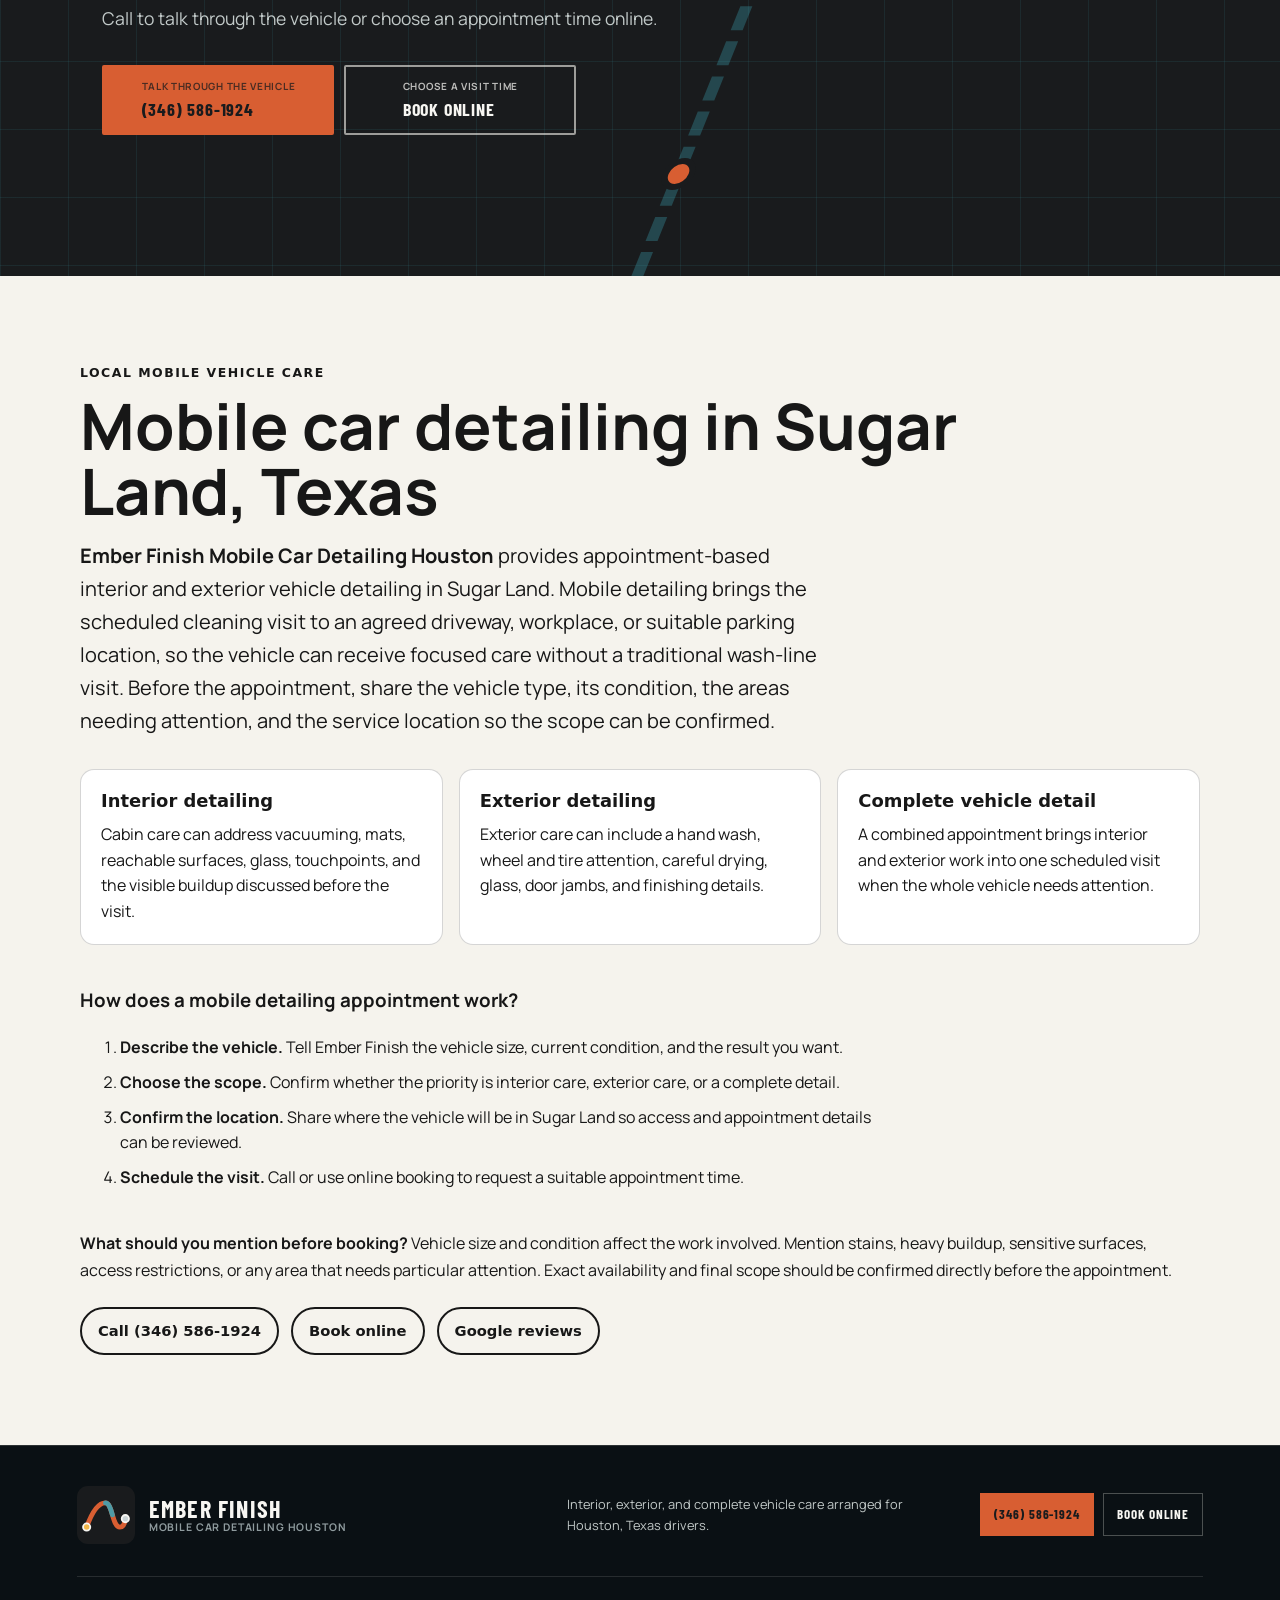
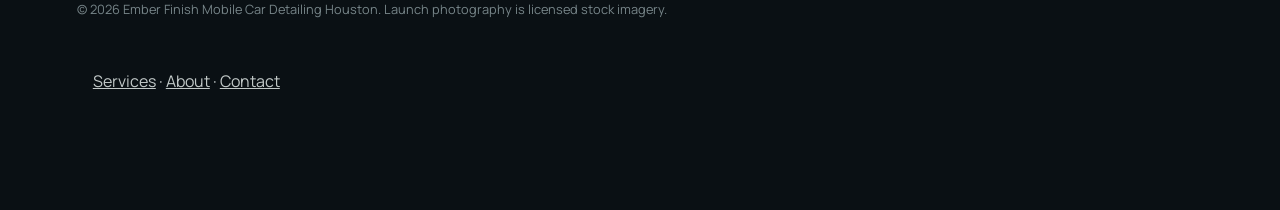
==== commit 624f12ae: "feat: add service SEO pages" ====
--- a/index.html
+++ b/index.html
@@ -188,7 +188,7 @@
   ]
 }
   </script>
-</head>
+<style id="SEO-NEXT-NAV-CSS">.seo-next-nav{display:flex;gap:.8rem;flex-wrap:wrap}.seo-next-footer-nav{padding:1rem}.seo-next-footer-nav a{color:inherit}</style></head>
 <body>
   <a class="skip-link" href="#main">Skip to content</a>
 
@@ -215,7 +215,7 @@
         <a class="button button-call button-small" href="tel:+13465861924">(346) 586-1924</a>
         <a class="button button-book button-small" href="https://cal.com/sumitdatta/auto-detail-service">Book online</a>
       </div>
-    </nav>
+    <!-- SEO-NEXT-NAV:START --><div class="seo-next-nav" aria-label="Expanded site pages"><a href="/services/">Services</a><a href="/about/">About</a><a href="/contact/">Contact</a></div><!-- SEO-NEXT-NAV:END --></nav>
   </header>
 
   <main id="main">
@@ -590,7 +590,7 @@
       <a href="https://cal.com/sumitdatta/auto-detail-service">Book online</a>
     </div>
     <p class="footer-fine">© <span data-year>2026</span> Ember Finish Mobile Car Detailing Houston. Launch photography is licensed stock imagery.</p>
-  </footer>
+  <!-- SEO-NEXT-NAV:START --><nav class="seo-next-footer-nav" aria-label="Expanded footer navigation"><a href="/services/">Services</a> · <a href="/about/">About</a> · <a href="/contact/">Contact</a></nav><!-- SEO-NEXT-NAV:END --></footer>
 
   <div class="mobile-action-bar" aria-label="Contact options">
     <a href="tel:+13465861924"><span>Call</span><strong>(346) 586-1924</strong></a>
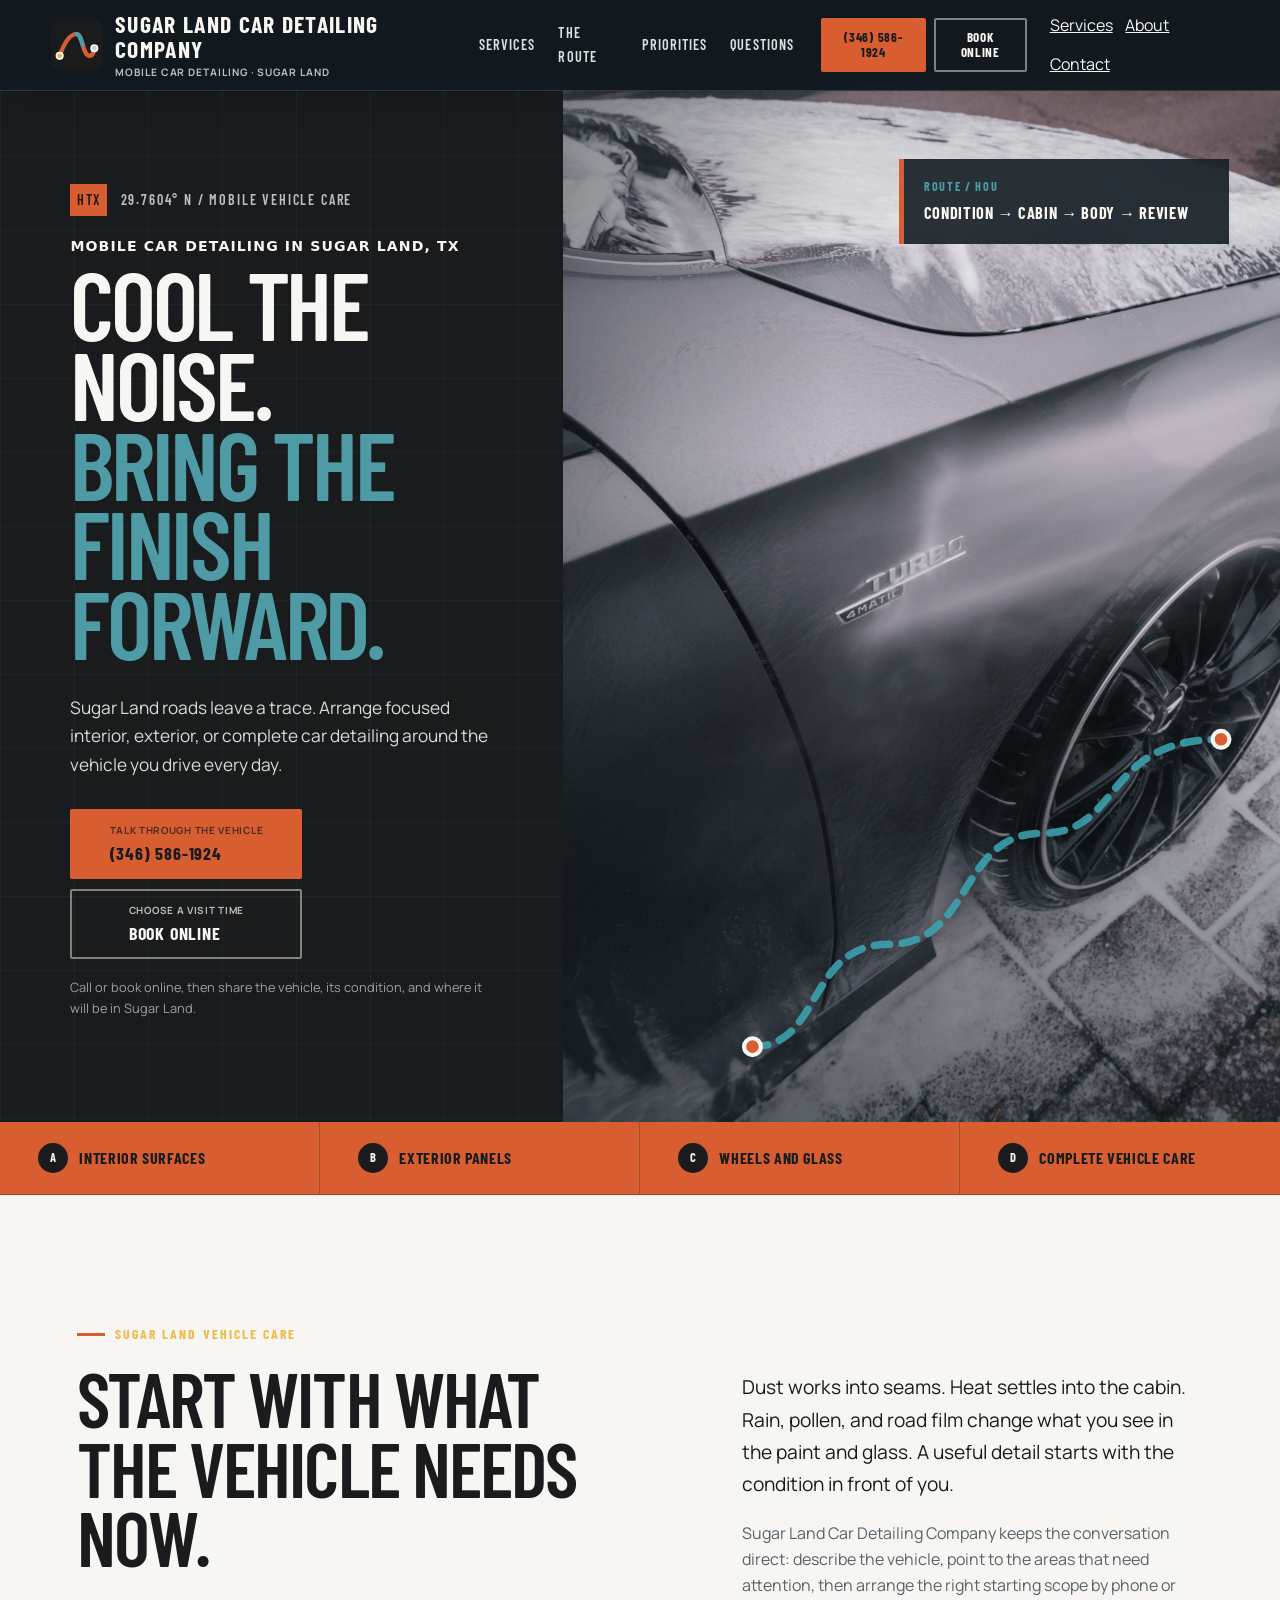
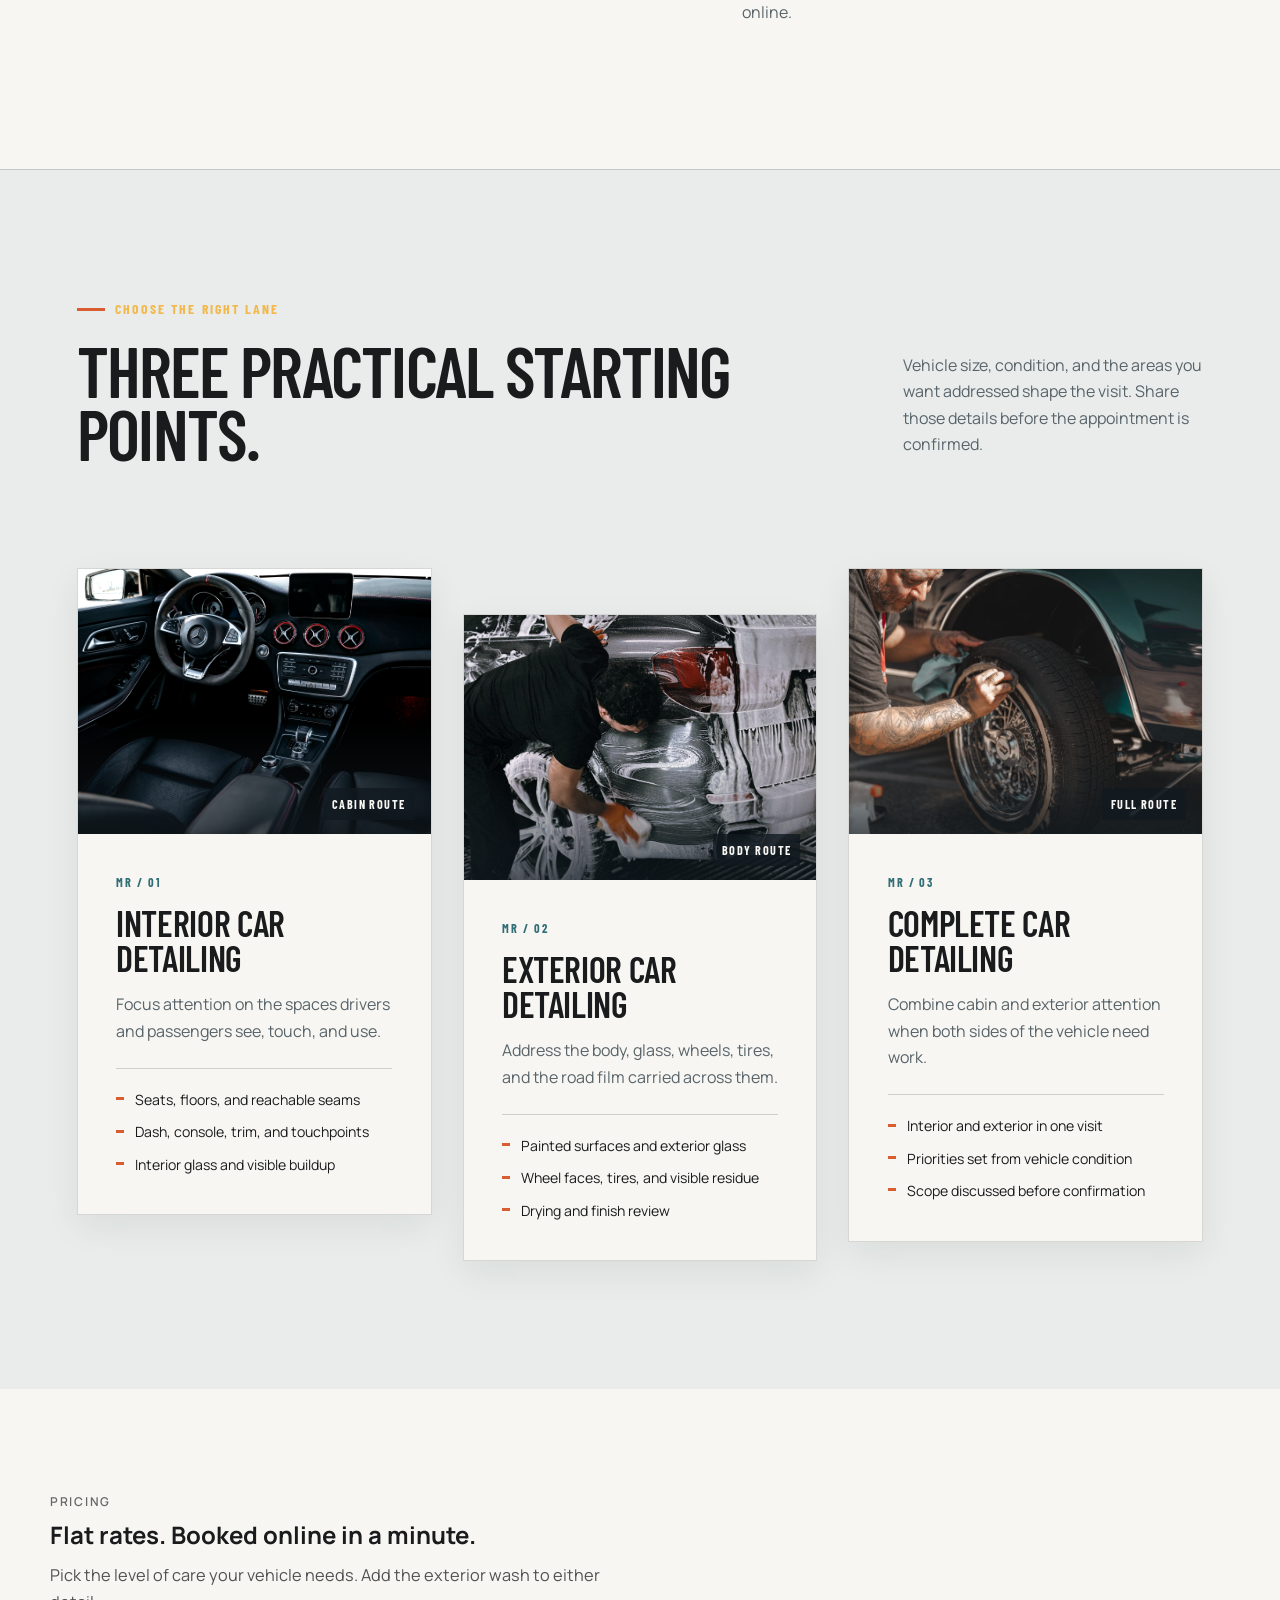
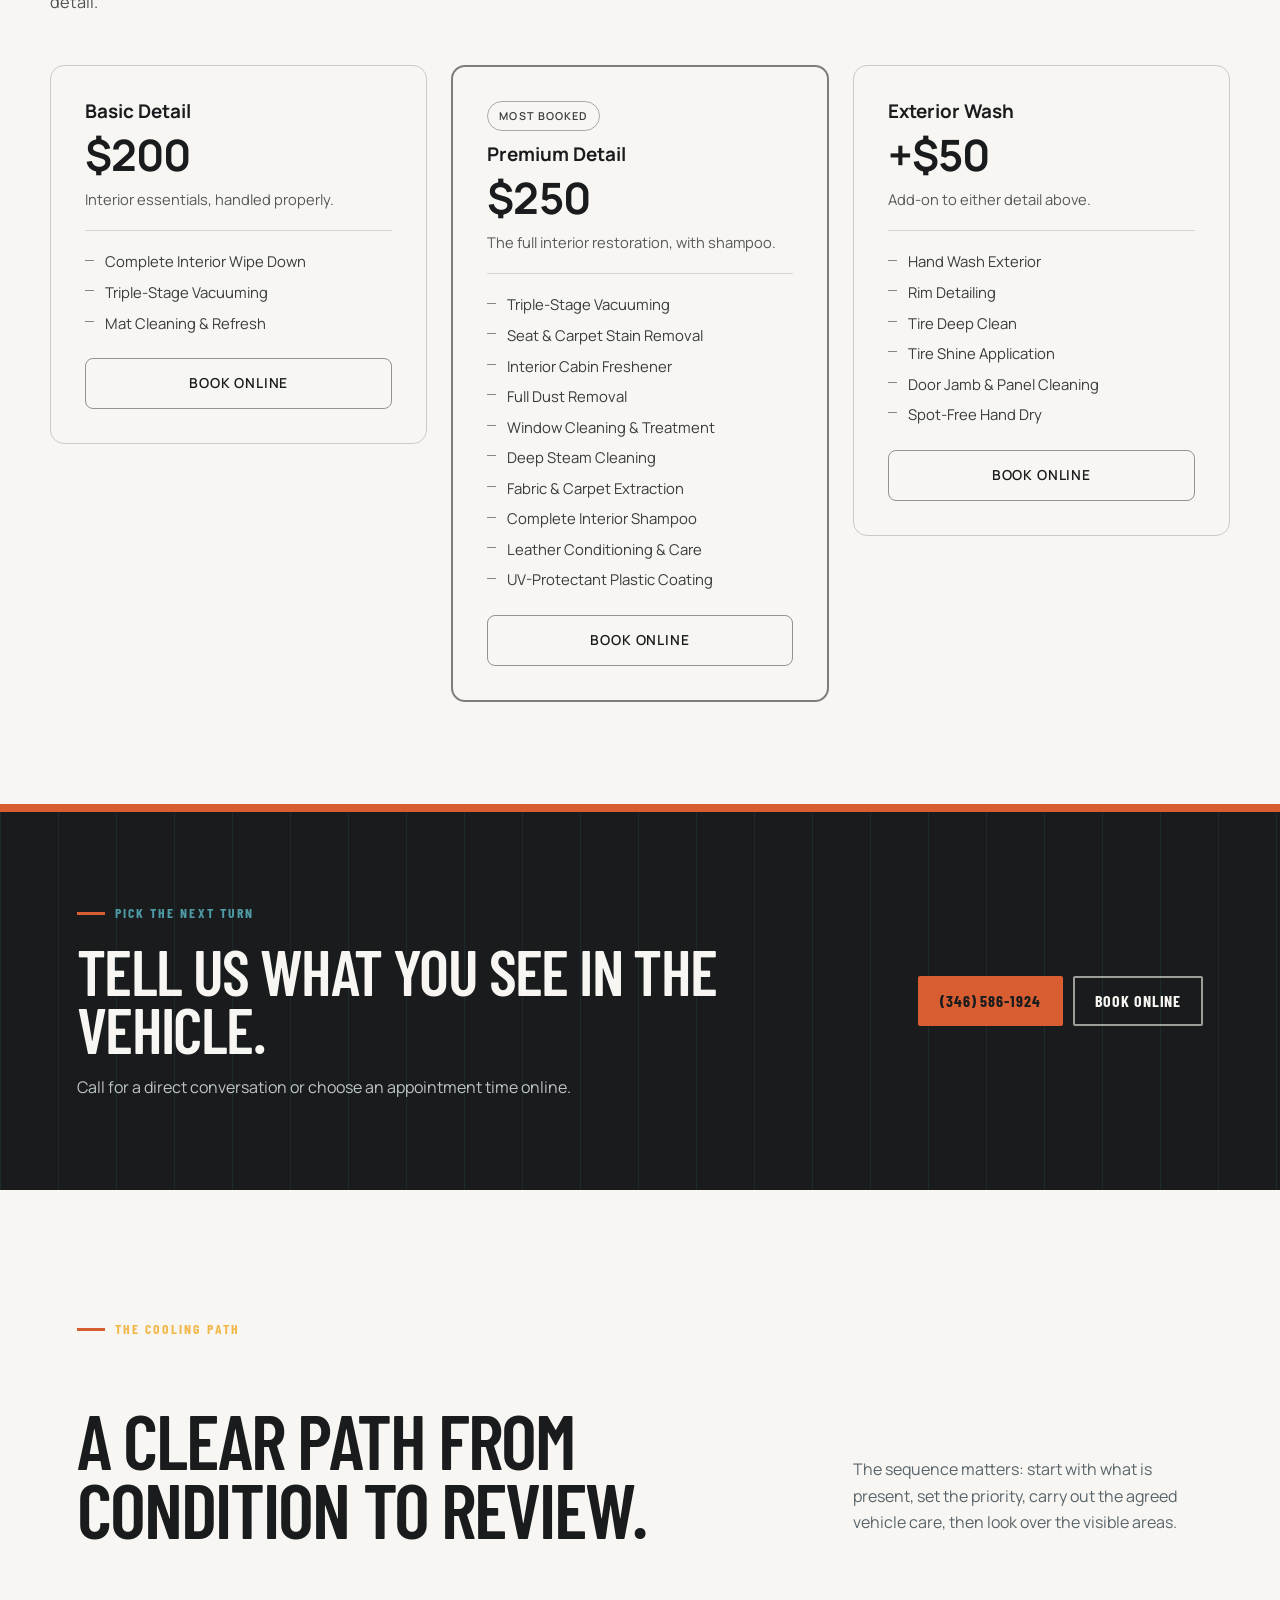
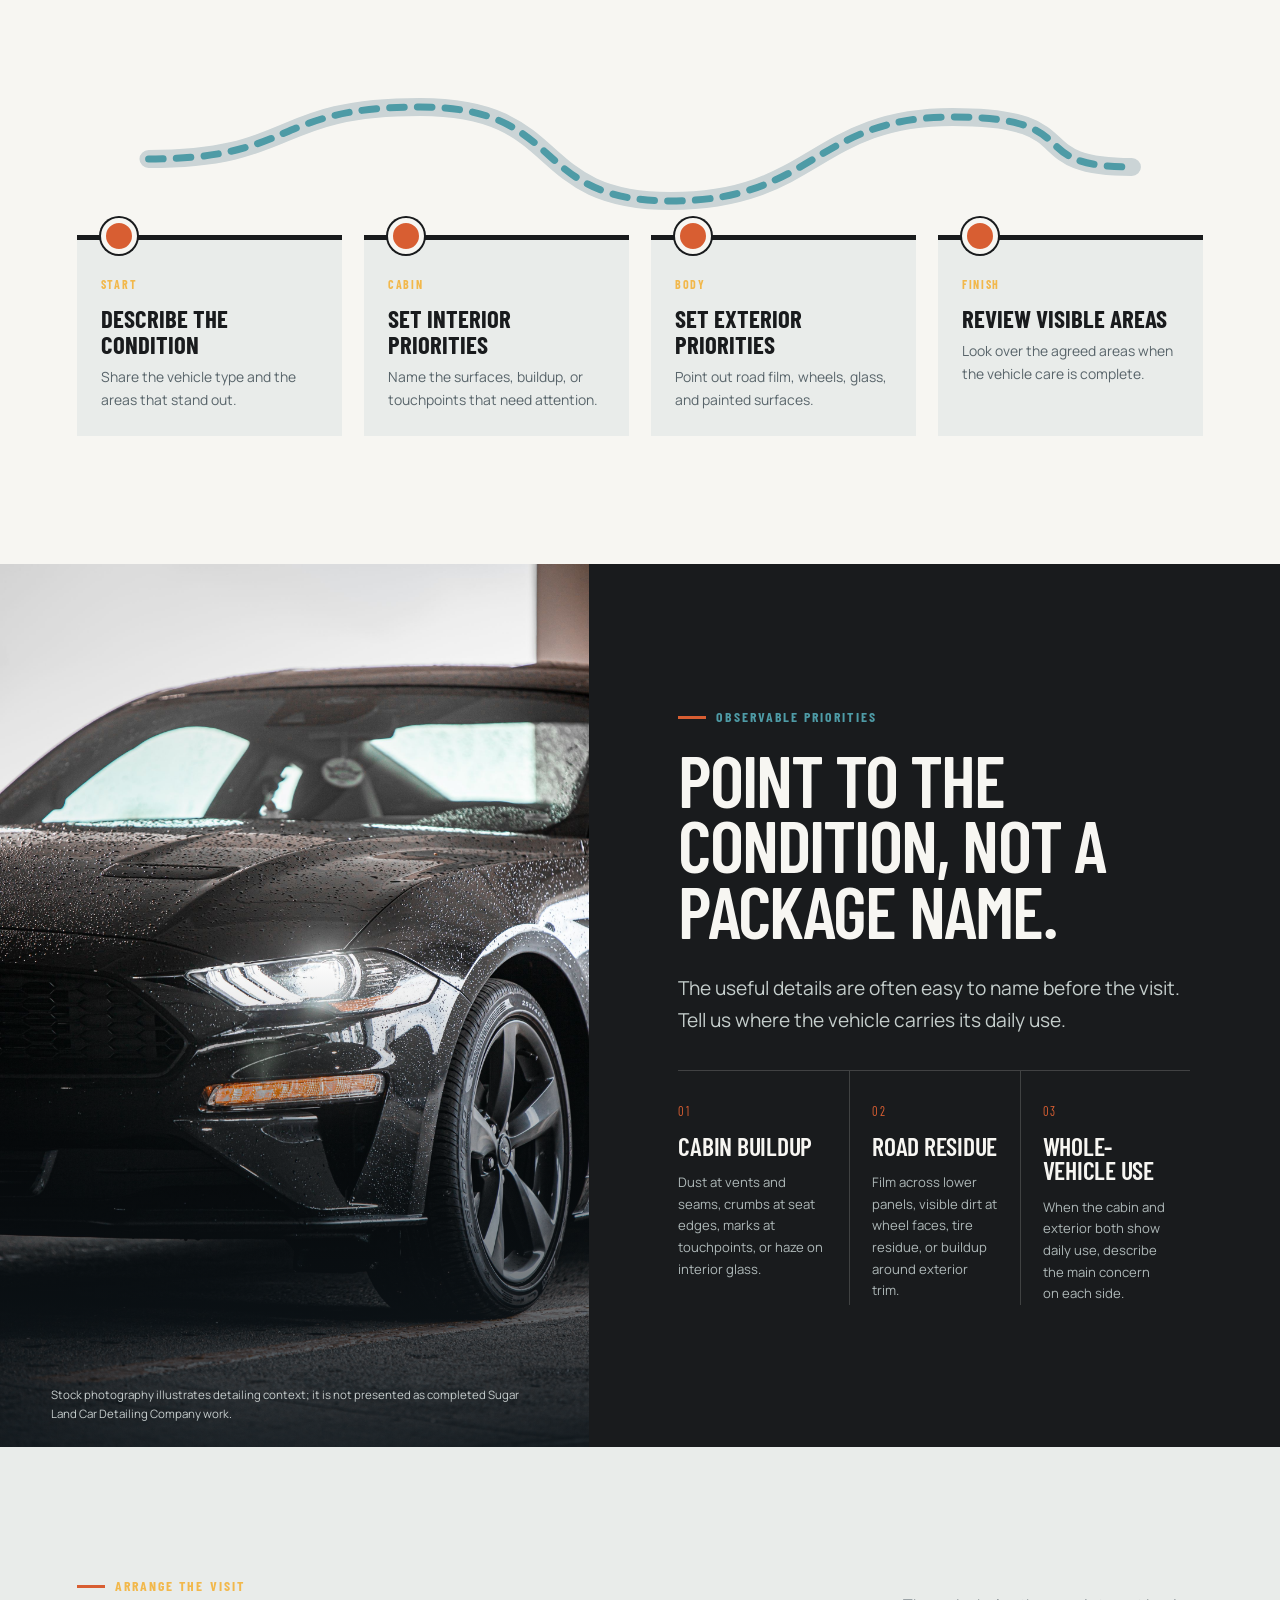
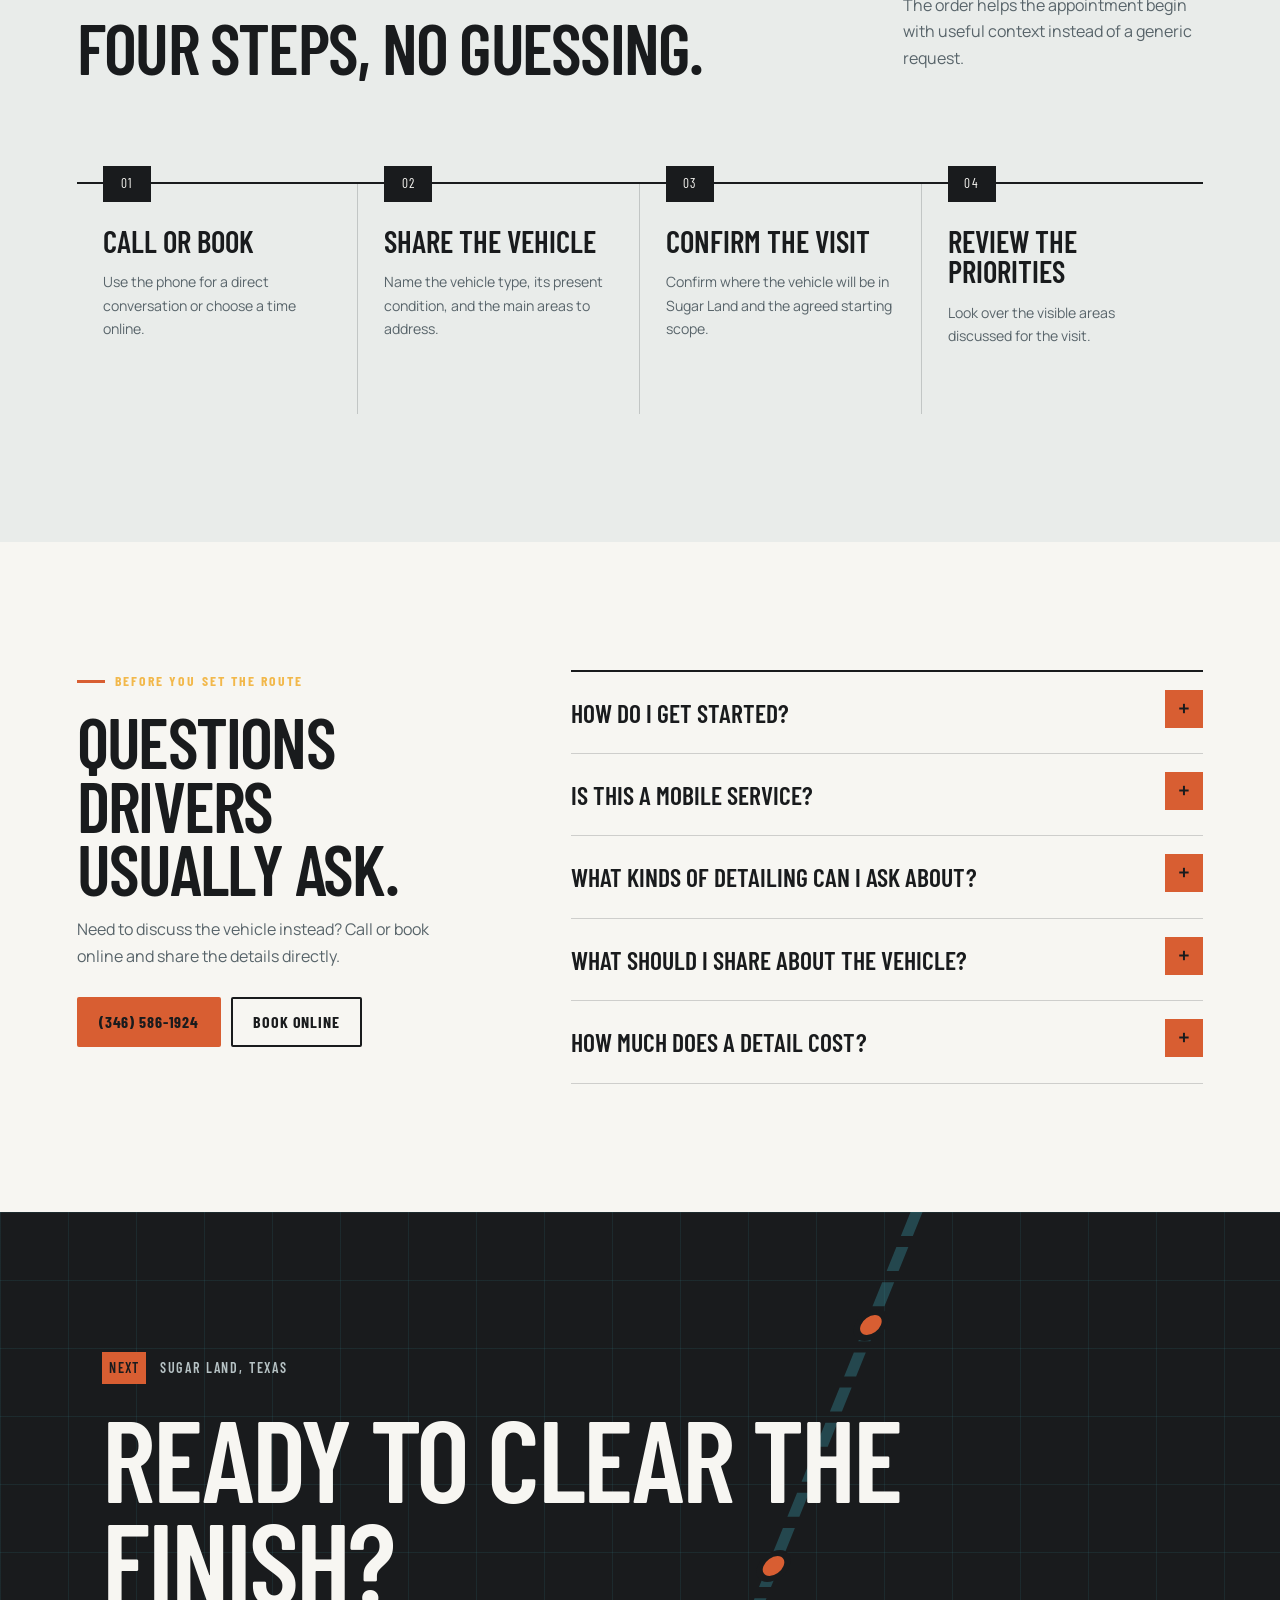
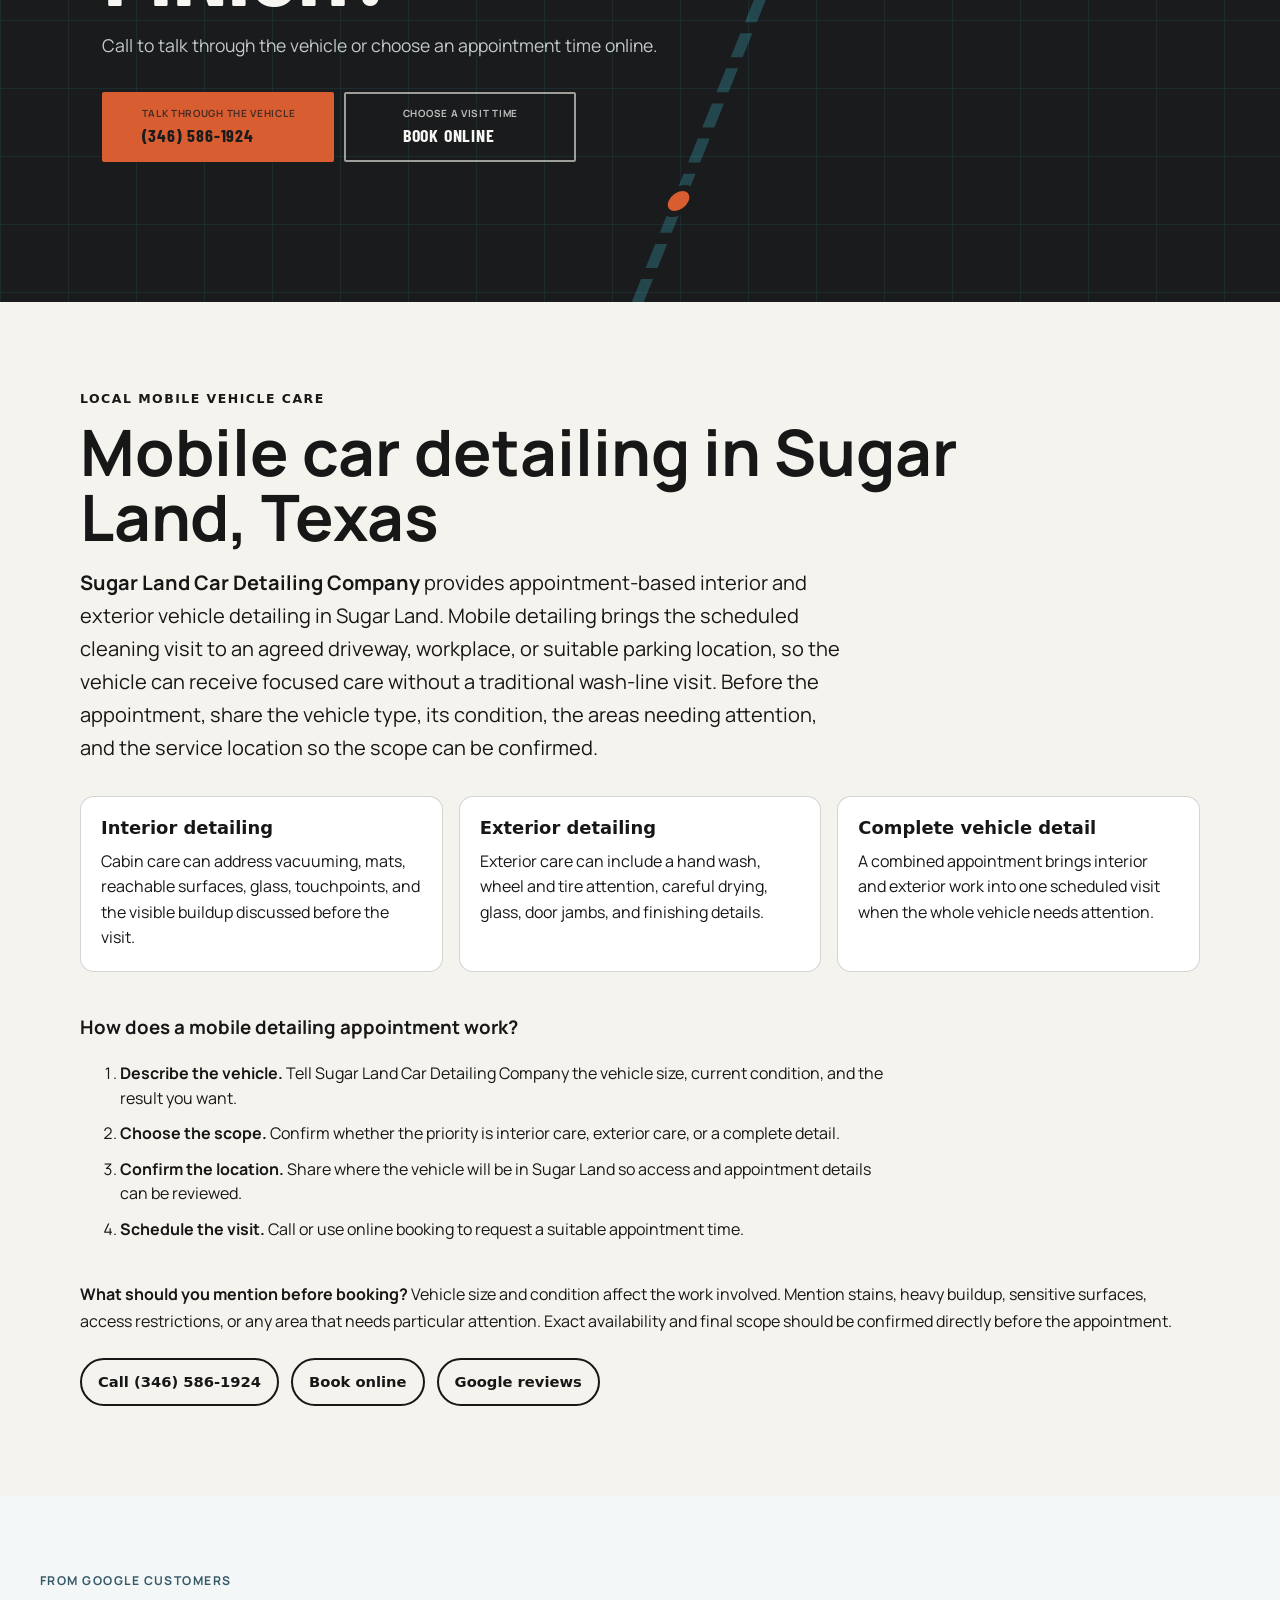
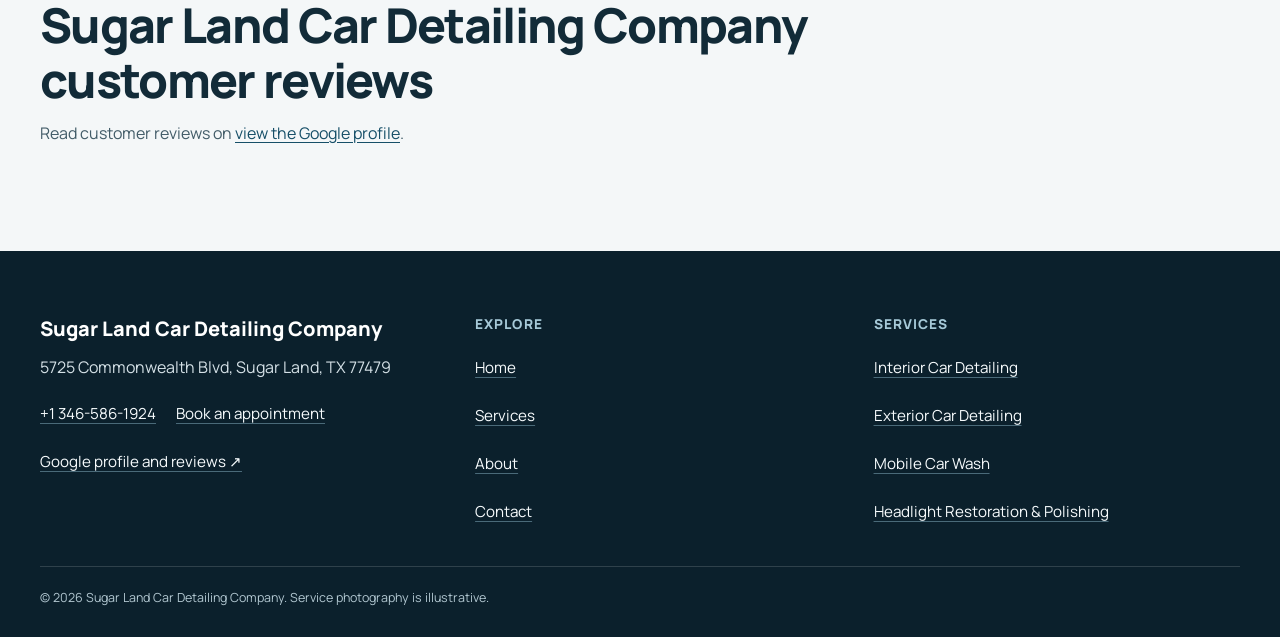
==== commit 4528ab29: "Align website branding and local service information" ====
--- a/index.html
+++ b/index.html
@@ -3,9 +3,9 @@
 <head>
   <meta charset="utf-8">
   <meta name="viewport" content="width=device-width, initial-scale=1">
-  <title>Mobile Car Detailing in Sugar Land, TX | Ember Finish</title>
+  <title>Mobile Car Detailing in Sugar Land, TX | Sugar Land Car Detailing Company</title>
   <meta name="theme-color" content="#191b1d">
-  <link rel="canonical" href="https://emberfinish.shop/">
+  <link rel="canonical" href="https://sugarlandcardetailingcompany.shop/">
   <link rel="icon" href="/assets/favicon.svg" type="image/svg+xml">
   <link rel="preconnect" href="https://fonts.googleapis.com">
   <link rel="preconnect" href="https://fonts.gstatic.com" crossorigin>
@@ -16,8 +16,8 @@
 {
   "@context": "https://schema.org",
   "@type": "AutomotiveBusiness",
-  "name": "Ember Finish Mobile Car Detailing Houston",
-  "url": "https://emberfinish.shop/",
+  "name": "Sugar Land Car Detailing Company",
+  "url": "https://sugarlandcardetailingcompany.shop/",
   "telephone": "+1 346-586-1924",
   "address": {
     "@type": "PostalAddress",
@@ -27,7 +27,7 @@
     "postalCode": "77479",
     "addressCountry": "US"
   },
-  "description": "Mobile car detailing in Houston, Texas with interior, exterior, and complete vehicle care appointments.",
+  "description": "Mobile car detailing in Sugar Land, Texas with interior, exterior, and complete vehicle care appointments.",
   "areaServed": {
     "@type": "City",
     "name": "Sugar Land",
@@ -102,13 +102,13 @@
       }
     }
   ],
-  "@id": "https://emberfinish.shop/#business",
+  "@id": "https://sugarlandcardetailingcompany.shop/#business",
   "geo": {
     "@type": "GeoCoordinates",
     "latitude": 29.558053291949,
     "longitude": -95.598882177998
   },
-  "image": "https://emberfinish.shop/assets/hero-route.jpg",
+  "image": "https://sugarlandcardetailingcompany.shop/assets/hero-route.jpg",
   "sameAs": [
     "https://g.page/r/CX_oWRgSsveZEBM/review"
   ],
@@ -122,19 +122,19 @@
 }
     </script>
 <!-- SEO-GEO:START -->
-  <meta name="description" content="Mobile car detailing in Sugar Land, TX from Ember Finish, with interior cleaning, exterior hand washing, and complete details. Call or book online.">
+  <meta name="description" content="Mobile car detailing in Sugar Land, TX from Sugar Land Car Detailing Company, with interior cleaning, exterior hand washing, and complete details. Call or book online.">
   <meta name="robots" content="index, follow, max-image-preview:large, max-snippet:-1, max-video-preview:-1">
   <meta property="og:locale" content="en_US">
   <meta property="og:type" content="website">
-  <meta property="og:site_name" content="Ember Finish">
-  <meta property="og:title" content="Mobile Car Detailing in Sugar Land, TX | Ember Finish">
-  <meta property="og:description" content="Mobile car detailing in Sugar Land, TX from Ember Finish, with interior cleaning, exterior hand washing, and complete details. Call or book online.">
-  <meta property="og:url" content="https://emberfinish.shop/">
-  <meta property="og:image" content="https://emberfinish.shop/assets/hero-route.jpg">
-  <meta name="twitter:image" content="https://emberfinish.shop/assets/hero-route.jpg">
+  <meta property="og:site_name" content="Sugar Land Car Detailing Company">
+  <meta property="og:title" content="Mobile Car Detailing in Sugar Land, TX | Sugar Land Car Detailing Company">
+  <meta property="og:description" content="Mobile car detailing in Sugar Land, TX from Sugar Land Car Detailing Company, with interior cleaning, exterior hand washing, and complete details. Call or book online.">
+  <meta property="og:url" content="https://sugarlandcardetailingcompany.shop/">
+  <meta property="og:image" content="https://sugarlandcardetailingcompany.shop/assets/hero-route.jpg">
+  <meta name="twitter:image" content="https://sugarlandcardetailingcompany.shop/assets/hero-route.jpg">
   <meta name="twitter:card" content="summary_large_image">
-  <meta name="twitter:title" content="Mobile Car Detailing in Sugar Land, TX | Ember Finish">
-  <meta name="twitter:description" content="Mobile car detailing in Sugar Land, TX from Ember Finish, with interior cleaning, exterior hand washing, and complete details. Call or book online.">
+  <meta name="twitter:title" content="Mobile Car Detailing in Sugar Land, TX | Sugar Land Car Detailing Company">
+  <meta name="twitter:description" content="Mobile car detailing in Sugar Land, TX from Sugar Land Car Detailing Company, with interior cleaning, exterior hand washing, and complete details. Call or book online.">
   <style id="seo-geo-styles">
     .seo-local-intent { display:block; margin:0 0 .55rem; font:700 clamp(.78rem,1.1vw,.95rem)/1.2 system-ui,sans-serif; letter-spacing:.08em; text-transform:uppercase; }
     .seo-geo-section { background:#f5f3ed; color:#171717; padding:clamp(3.5rem,7vw,6.5rem) clamp(1.25rem,5vw,5rem); }
@@ -159,21 +159,21 @@
   "@graph": [
     {
       "@type": "WebSite",
-      "@id": "https://emberfinish.shop/#website",
-      "url": "https://emberfinish.shop/",
-      "name": "Ember Finish Mobile Car Detailing Houston",
+      "@id": "https://sugarlandcardetailingcompany.shop/#website",
+      "url": "https://sugarlandcardetailingcompany.shop/",
+      "name": "Sugar Land Car Detailing Company",
       "inLanguage": "en-US",
       "publisher": {
-        "@id": "https://emberfinish.shop/#business"
+        "@id": "https://sugarlandcardetailingcompany.shop/#business"
       }
     },
     {
       "@type": "Service",
-      "@id": "https://emberfinish.shop/#mobile-car-detailing",
+      "@id": "https://sugarlandcardetailingcompany.shop/#mobile-car-detailing",
       "name": "Mobile Car Detailing in Sugar Land, Texas",
       "serviceType": "Mobile car detailing",
       "provider": {
-        "@id": "https://emberfinish.shop/#business"
+        "@id": "https://sugarlandcardetailingcompany.shop/#business"
       },
       "areaServed": {
         "@type": "City",
@@ -183,21 +183,22 @@
           "name": "Texas"
         }
       },
-      "url": "https://emberfinish.shop/#services"
+      "url": "https://sugarlandcardetailingcompany.shop/#services"
     }
   ]
 }
   </script>
-<style id="SEO-NEXT-NAV-CSS">.seo-next-nav{display:flex;gap:.8rem;flex-wrap:wrap}.seo-next-footer-nav{padding:1rem}.seo-next-footer-nav a{color:inherit}</style></head>
+<style id="SEO-NEXT-NAV-CSS">.seo-next-nav{display:flex;gap:.8rem;flex-wrap:wrap}.seo-next-footer-nav{padding:1rem}.seo-next-footer-nav a{color:inherit}</style><link rel="stylesheet" href="/portfolio-components.css">
+</head>
 <body>
   <a class="skip-link" href="#main">Skip to content</a>
 
   <header class="site-header" data-header>
-    <a class="brand" href="#top" aria-label="Ember Finish home">
+    <a class="brand" href="#top" aria-label="Sugar Land Car Detailing Company home">
       <img src="/assets/logo.svg" width="52" height="52" alt="">
       <span class="brand-words">
-        <strong>Ember Finish</strong>
-        <small>Mobile Car Detailing · Houston</small>
+        <strong>Sugar Land Car Detailing Company</strong>
+        <small>Mobile Car Detailing · Sugar Land</small>
       </span>
     </a>
 
@@ -223,7 +224,7 @@
       <div class="hero-copy">
         <p class="coordinate"><span>HTX</span> 29.7604° N / Mobile vehicle care</p>
         <h1><span class="seo-local-intent" data-seo-local-intent>Mobile Car Detailing in Sugar Land, TX</span>Cool the noise. <em>Bring the finish forward.</em></h1>
-        <p class="hero-lede">Houston roads leave a trace. Arrange focused interior, exterior, or complete car detailing around the vehicle you drive every day.</p>
+        <p class="hero-lede">Sugar Land roads leave a trace. Arrange focused interior, exterior, or complete car detailing around the vehicle you drive every day.</p>
         <div class="action-pair hero-actions">
           <a class="button button-call button-large" href="tel:+13465861924">
             <span>Talk through the vehicle</span>
@@ -234,7 +235,7 @@
             <strong>Book online</strong>
           </a>
         </div>
-        <p class="microcopy">Call or book online, then share the vehicle, its condition, and where it will be in Houston.</p>
+        <p class="microcopy">Call or book online, then share the vehicle, its condition, and where it will be in Sugar Land.</p>
       </div>
 
       <div class="hero-image" role="img" aria-label="A vehicle covered in foam during an exterior wash">
@@ -259,12 +260,12 @@
     </section>
 
     <section class="section intro" aria-labelledby="intro-title">
-      <div class="section-label">Houston vehicle care</div>
+      <div class="section-label">Sugar Land vehicle care</div>
       <div class="intro-grid">
         <h2 id="intro-title">Start with what the vehicle needs now.</h2>
         <div class="intro-copy">
           <p class="lead">Dust works into seams. Heat settles into the cabin. Rain, pollen, and road film change what you see in the paint and glass. A useful detail starts with the condition in front of you.</p>
-          <p>Ember Finish keeps the conversation direct: describe the vehicle, point to the areas that need attention, then arrange the right starting scope by phone or online.</p>
+          <p>Sugar Land Car Detailing Company keeps the conversation direct: describe the vehicle, point to the areas that need attention, then arrange the right starting scope by phone or online.</p>
         </div>
       </div>
     </section>
@@ -281,7 +282,7 @@
       <div class="service-grid">
         <article class="service-card">
           <div class="service-photo">
-            <img src="/assets/service-interior.jpg" alt="A vehicle interior receiving careful surface cleaning" loading="lazy">
+            <img src="/assets/service-interior.jpg" alt="A vehicle interior receiving careful surface cleaning" loading="lazy" width="1800" height="1200">
             <span>Cabin route</span>
           </div>
           <div class="service-content">
@@ -298,7 +299,7 @@
 
         <article class="service-card service-card-offset">
           <div class="service-photo">
-            <img src="/assets/service-foam.jpg" alt="A dark car covered with wash foam" loading="lazy">
+            <img src="/assets/service-foam.jpg" alt="A dark car covered with wash foam" loading="lazy" width="1800" height="2250">
             <span>Body route</span>
           </div>
           <div class="service-content">
@@ -315,7 +316,7 @@
 
         <article class="service-card">
           <div class="service-photo">
-            <img src="/assets/service-wheel.jpg" alt="A vehicle wheel covered with cleaning foam" loading="lazy">
+            <img src="/assets/service-wheel.jpg" alt="A vehicle wheel covered with cleaning foam" loading="lazy" width="1800" height="1200">
             <span>Full route</span>
           </div>
           <div class="service-content">
@@ -390,7 +391,7 @@
     </section>
 
 
-    <section class="route-callout" aria-label="Contact Ember Finish">
+    <section class="route-callout" aria-label="Contact Sugar Land Car Detailing Company">
       <div>
         <p class="section-kicker">Pick the next turn</p>
         <h2>Tell us what you see in the vehicle.</h2>
@@ -441,8 +442,8 @@
 
     <section class="priorities" id="priorities" aria-labelledby="priorities-title">
       <div class="priority-image">
-        <img src="/assets/detail-wet-paint.jpg" alt="Water droplets reflecting light on dark vehicle paint" loading="lazy">
-        <p>Stock photography illustrates detailing context; it is not presented as completed Ember Finish work.</p>
+        <img src="/assets/detail-wet-paint.jpg" alt="Water droplets reflecting light on dark vehicle paint" loading="lazy" width="2000" height="3000">
+        <p>Stock photography illustrates detailing context; it is not presented as completed Sugar Land Car Detailing Company work.</p>
       </div>
       <div class="priority-copy">
         <p class="section-kicker">Observable priorities</p>
@@ -479,7 +480,7 @@
       <ol class="process-grid">
         <li><span>Call or book</span><p>Use the phone for a direct conversation or choose a time online.</p></li>
         <li><span>Share the vehicle</span><p>Name the vehicle type, its present condition, and the main areas to address.</p></li>
-        <li><span>Confirm the visit</span><p>Confirm where the vehicle will be in Houston and the agreed starting scope.</p></li>
+        <li><span>Confirm the visit</span><p>Confirm where the vehicle will be in Sugar Land and the agreed starting scope.</p></li>
         <li><span>Review the priorities</span><p>Look over the visible areas discussed for the visit.</p></li>
       </ol>
     </section>
@@ -497,11 +498,11 @@
       <div class="faq-list">
         <details>
           <summary>How do I get started?</summary>
-          <p>Call (346) 586-1924 or book online. Share the vehicle type, its condition, the areas that need attention, and where it will be in Houston.</p>
+          <p>Call (346) 586-1924 or book online. Share the vehicle type, its condition, the areas that need attention, and where it will be in Sugar Land.</p>
         </details>
         <details>
           <summary>Is this a mobile service?</summary>
-          <p>Yes. Ember Finish is built around mobile car detailing in Houston. Confirm the location and visit details when you call or book.</p>
+          <p>Yes. Sugar Land Car Detailing Company is built around mobile car detailing in Sugar Land. Confirm the location and visit details when you call or book.</p>
         </details>
         <details>
           <summary>What kinds of detailing can I ask about?</summary>
@@ -522,7 +523,7 @@
       <div class="final-route-mark" aria-hidden="true">
         <span></span><span></span><span></span>
       </div>
-      <p class="coordinate"><span>NEXT</span> Houston, Texas</p>
+      <p class="coordinate"><span>NEXT</span> Sugar Land, Texas</p>
       <h2>Ready to clear the finish?</h2>
       <p>Call to talk through the vehicle or choose an appointment time online.</p>
       <div class="action-pair final-actions">
@@ -541,7 +542,7 @@
       <div class="seo-geo-inner">
         <p class="seo-geo-kicker">Local mobile vehicle care</p>
         <h2 id="local-detailing-title">Mobile car detailing in Sugar Land, Texas</h2>
-        <p class="seo-geo-answer"><strong>Ember Finish Mobile Car Detailing Houston</strong> provides appointment-based interior and exterior vehicle detailing in Sugar Land. Mobile detailing brings the scheduled cleaning visit to an agreed driveway, workplace, or suitable parking location, so the vehicle can receive focused care without a traditional wash-line visit. Before the appointment, share the vehicle type, its condition, the areas needing attention, and the service location so the scope can be confirmed.</p>
+        <p class="seo-geo-answer"><strong>Sugar Land Car Detailing Company</strong> provides appointment-based interior and exterior vehicle detailing in Sugar Land. Mobile detailing brings the scheduled cleaning visit to an agreed driveway, workplace, or suitable parking location, so the vehicle can receive focused care without a traditional wash-line visit. Before the appointment, share the vehicle type, its condition, the areas needing attention, and the service location so the scope can be confirmed.</p>
 
         <div class="seo-geo-grid" aria-label="Available detailing options">
           <article class="seo-geo-card">
@@ -561,7 +562,7 @@
         <div class="seo-geo-steps">
           <h3>How does a mobile detailing appointment work?</h3>
           <ol>
-            <li><strong>Describe the vehicle.</strong> Tell Ember Finish the vehicle size, current condition, and the result you want.</li>
+            <li><strong>Describe the vehicle.</strong> Tell Sugar Land Car Detailing Company the vehicle size, current condition, and the result you want.</li>
             <li><strong>Choose the scope.</strong> Confirm whether the priority is interior care, exterior care, or a complete detail.</li>
             <li><strong>Confirm the location.</strong> Share where the vehicle will be in Sugar Land so access and appointment details can be reviewed.</li>
             <li><strong>Schedule the visit.</strong> Call or use online booking to request a suitable appointment time.</li>
@@ -577,20 +578,10 @@
       </div>
     </section>
 <!-- SEO-GEO-LOCAL:END -->
-  </main>
-
-  <footer class="site-footer">
-    <div class="footer-brand">
-      <img src="/assets/logo.svg" width="58" height="58" alt="">
-      <div><strong>Ember Finish</strong><span>Mobile Car Detailing Houston</span></div>
-    </div>
-    <p>Interior, exterior, and complete vehicle care arranged for Houston, Texas drivers.</p>
-    <div class="footer-actions">
-      <a href="tel:+13465861924">(346) 586-1924</a>
-      <a href="https://cal.com/sumitdatta/auto-detail-service">Book online</a>
-    </div>
-    <p class="footer-fine">© <span data-year>2026</span> Ember Finish Mobile Car Detailing Houston. Launch photography is licensed stock imagery.</p>
-  <!-- SEO-NEXT-NAV:START --><nav class="seo-next-footer-nav" aria-label="Expanded footer navigation"><a href="/services/">Services</a> · <a href="/about/">About</a> · <a href="/contact/">Contact</a></nav><!-- SEO-NEXT-NAV:END --></footer>
+  <!-- PORTFOLIO-REVIEWS:START --><section class="portfolio-reviews" aria-labelledby="portfolio-reviews-title"><div class="portfolio-reviews__heading"><div><p class="portfolio-reviews__kicker">From Google customers</p><h2 id="portfolio-reviews-title">Sugar Land Car Detailing Company customer reviews</h2><p class="portfolio-reviews__intro">Read customer reviews on <a href="https://www.google.com/maps?cid=11094531997838207103" target="_blank" rel="noopener noreferrer">view the Google profile</a>.</p></div></div></section><!-- PORTFOLIO-REVIEWS:END -->
+</main>
+
+  <footer class="portfolio-footer"><div class="portfolio-footer__grid"><div><strong class="portfolio-footer__name">Sugar Land Car Detailing Company</strong><address>5725 Commonwealth Blvd, Sugar Land, TX 77479</address><div class="portfolio-footer__contact"><a href="tel:+13465861924">+1 346-586-1924</a><a href="https://cal.com/sumitdatta/auto-detail-service">Book an appointment</a></div><a href="https://www.google.com/maps?cid=11094531997838207103" target="_blank" rel="noopener noreferrer">Google profile and reviews ↗</a></div><div><h2>Explore</h2><nav aria-label="Footer navigation"><a href="/">Home</a><a href="/services/">Services</a><a href="/about/">About</a><a href="/contact/">Contact</a></nav></div><div><h2>Services</h2><nav aria-label="Service pages"><a href="/services/interior-car-detailing/">Interior Car Detailing</a><a href="/services/exterior-car-detailing/">Exterior Car Detailing</a><a href="/services/mobile-car-wash/">Mobile Car Wash</a><a href="/services/headlight-restoration/">Headlight Restoration &amp; Polishing</a></nav></div></div><p class="portfolio-footer__bottom">© <span id="year">2026</span> Sugar Land Car Detailing Company. Service photography is illustrative.</p></footer>
 
   <div class="mobile-action-bar" aria-label="Contact options">
     <a href="tel:+13465861924"><span>Call</span><strong>(346) 586-1924</strong></a>
@@ -598,5 +589,6 @@
   </div>
 
   <script src="/script.js" defer></script>
+<script src="/portfolio-components.js" defer></script>
 </body>
 </html>
--- a/styles.css
+++ b/styles.css
@@ -18,7 +18,7 @@
   --shadow: 0 32px 80px rgba(17, 26, 32, 0.16);
 }
 
-/* Ember Finish identity layer */
+/* Sugar Land Car Detailing Company identity layer */
 :root {
   --asphalt: #191b1d;
   --asphalt-2: #2c3033;
--- a/portfolio-components.css
+++ b/portfolio-components.css
@@ -0,0 +1,37 @@
+/* Portfolio components: scoped styles, no external requests. */
+.portfolio-reviews,.portfolio-footer{box-sizing:border-box;min-width:0;font-family:inherit}
+.portfolio-reviews *,.portfolio-footer *{box-sizing:border-box}
+.portfolio-reviews{color:#122b38;background:#f4f7f8;padding:clamp(3rem,6vw,5.5rem) max(20px,calc((100% - 1200px)/2));isolation:isolate}
+.portfolio-reviews__heading{display:flex;justify-content:space-between;align-items:flex-end;gap:24px;margin:0 0 28px}
+.portfolio-reviews__heading>div{min-width:0;max-width:850px}
+.portfolio-reviews__kicker{margin:0 0 10px;font-family:inherit;font-weight:700;font-size:.76rem;line-height:1.3;letter-spacing:.12em;text-transform:uppercase;color:#365968}
+.portfolio-reviews h2{max-width:none;margin:0 0 14px;font-family:inherit;font-size:clamp(1.8rem,4vw,3rem);font-weight:800;line-height:1.13;letter-spacing:-.035em;text-transform:none;color:#122b38;overflow-wrap:anywhere}
+.portfolio-reviews__intro{font-size:1rem;line-height:1.6;color:#425c68;margin:0}
+.portfolio-reviews__intro a,.portfolio-review__source{color:#164f68;text-decoration:underline;text-underline-offset:3px}
+.portfolio-reviews__controls{display:none;gap:8px;flex-shrink:0}
+.portfolio-reviews[data-ready] .portfolio-reviews__controls{display:flex}
+.portfolio-reviews__controls button{display:grid;place-items:center;width:48px;height:48px;border:1px solid #a9bac2;border-radius:50%;background:#fff;color:#122b38;font-family:inherit;font-weight:700;font-size:1.3rem;line-height:1;cursor:pointer}
+.portfolio-reviews__controls button:disabled{opacity:.35;cursor:default}
+.portfolio-reviews__track{display:flex;align-items:stretch;gap:18px;overflow-x:auto;overscroll-behavior-x:contain;scroll-snap-type:x proximity;scroll-padding-inline:1px;padding:2px 1px 20px;max-width:100%;min-width:0;scrollbar-width:thin;scrollbar-color:#7c9aa8 #dfe7eb}
+.portfolio-review{display:flex;flex-direction:column;flex:0 0 min(370px,86vw);min-width:0;max-width:100%;margin:0;padding:25px;background:#fff;border:1px solid #d7e1e6;border-radius:16px;box-shadow:0 8px 26px #0a263d08;scroll-snap-align:start;text-align:left}
+.portfolio-review__meta{display:flex;align-items:flex-start;justify-content:space-between;gap:14px;margin-bottom:16px}
+.portfolio-review__author{font-size:1rem;font-weight:800;line-height:1.4;color:#122b38;overflow-wrap:anywhere}
+.portfolio-review time{display:block;font-size:.82rem;line-height:1.5;color:#55717e;margin-top:3px}
+.portfolio-review__rating{white-space:nowrap;font-size:.85rem;font-weight:700;line-height:1.5;color:#735007}
+.portfolio-review blockquote{padding:0;margin:0 0 20px;border:0;color:#263f4c;font-family:inherit;font-weight:400;font-size:1rem;line-height:1.7;letter-spacing:normal;max-height:230px;overflow-y:auto;overflow-wrap:anywhere}
+.portfolio-review blockquote p{margin:0;font:inherit;color:inherit}
+.portfolio-review__source{display:inline-flex;align-items:center;min-height:48px;margin-top:auto;font-size:.9rem;font-weight:700}
+.portfolio-reviews__note{margin:15px 0 0;color:#58717e;font-size:.78rem;line-height:1.6}
+.portfolio-reviews :focus-visible,.portfolio-footer :focus-visible{outline:3px solid #167799;outline-offset:4px}
+.portfolio-footer{background:#0b202c;color:#f7fbfd;padding:clamp(2.5rem,5vw,4.5rem) max(20px,calc((100% - 1200px)/2)) 28px;line-height:1.6;text-align:left}
+.portfolio-footer__grid{display:grid;grid-template-columns:minmax(0,1.1fr) minmax(0,1fr) minmax(0,1fr);gap:32px}
+.portfolio-footer__name{display:block;margin:0 0 12px;color:#fff;font-size:1.25rem;font-weight:800;line-height:1.35;overflow-wrap:anywhere}
+.portfolio-footer address{font-size:1rem;font-style:normal;color:#d4e0e6;line-height:1.65}
+.portfolio-footer h2{margin:0 0 10px;font-family:inherit;font-size:.85rem;font-weight:800;line-height:1.4;letter-spacing:.08em;text-transform:uppercase;color:#a6c9d8;max-width:none}
+.portfolio-footer a{display:inline-flex;align-items:center;min-height:48px;max-width:100%;color:#f7fbfd;font-size:.95rem;text-decoration:underline;text-decoration-color:#4a6a79;text-underline-offset:4px;overflow-wrap:anywhere}
+.portfolio-footer a:hover{text-decoration-color:#e1eff5}
+.portfolio-footer nav{display:flex;flex-direction:column;align-items:flex-start;gap:0}
+.portfolio-footer__contact{display:flex;flex-wrap:wrap;gap:0 20px;margin-top:10px}
+.portfolio-footer__bottom{margin:30px 0 0;padding-top:20px;border-top:1px solid #ffffff26;color:#b2c7d1;font-size:.78rem;line-height:1.7}
+@media(max-width:760px){.portfolio-reviews__heading{align-items:flex-start;flex-direction:column;gap:16px}.portfolio-footer__grid{grid-template-columns:1fr;gap:28px}.portfolio-review{padding:21px;flex-basis:min(340px,84vw)}}
+@media(prefers-reduced-motion:reduce){.portfolio-reviews__track{scroll-behavior:auto}}
